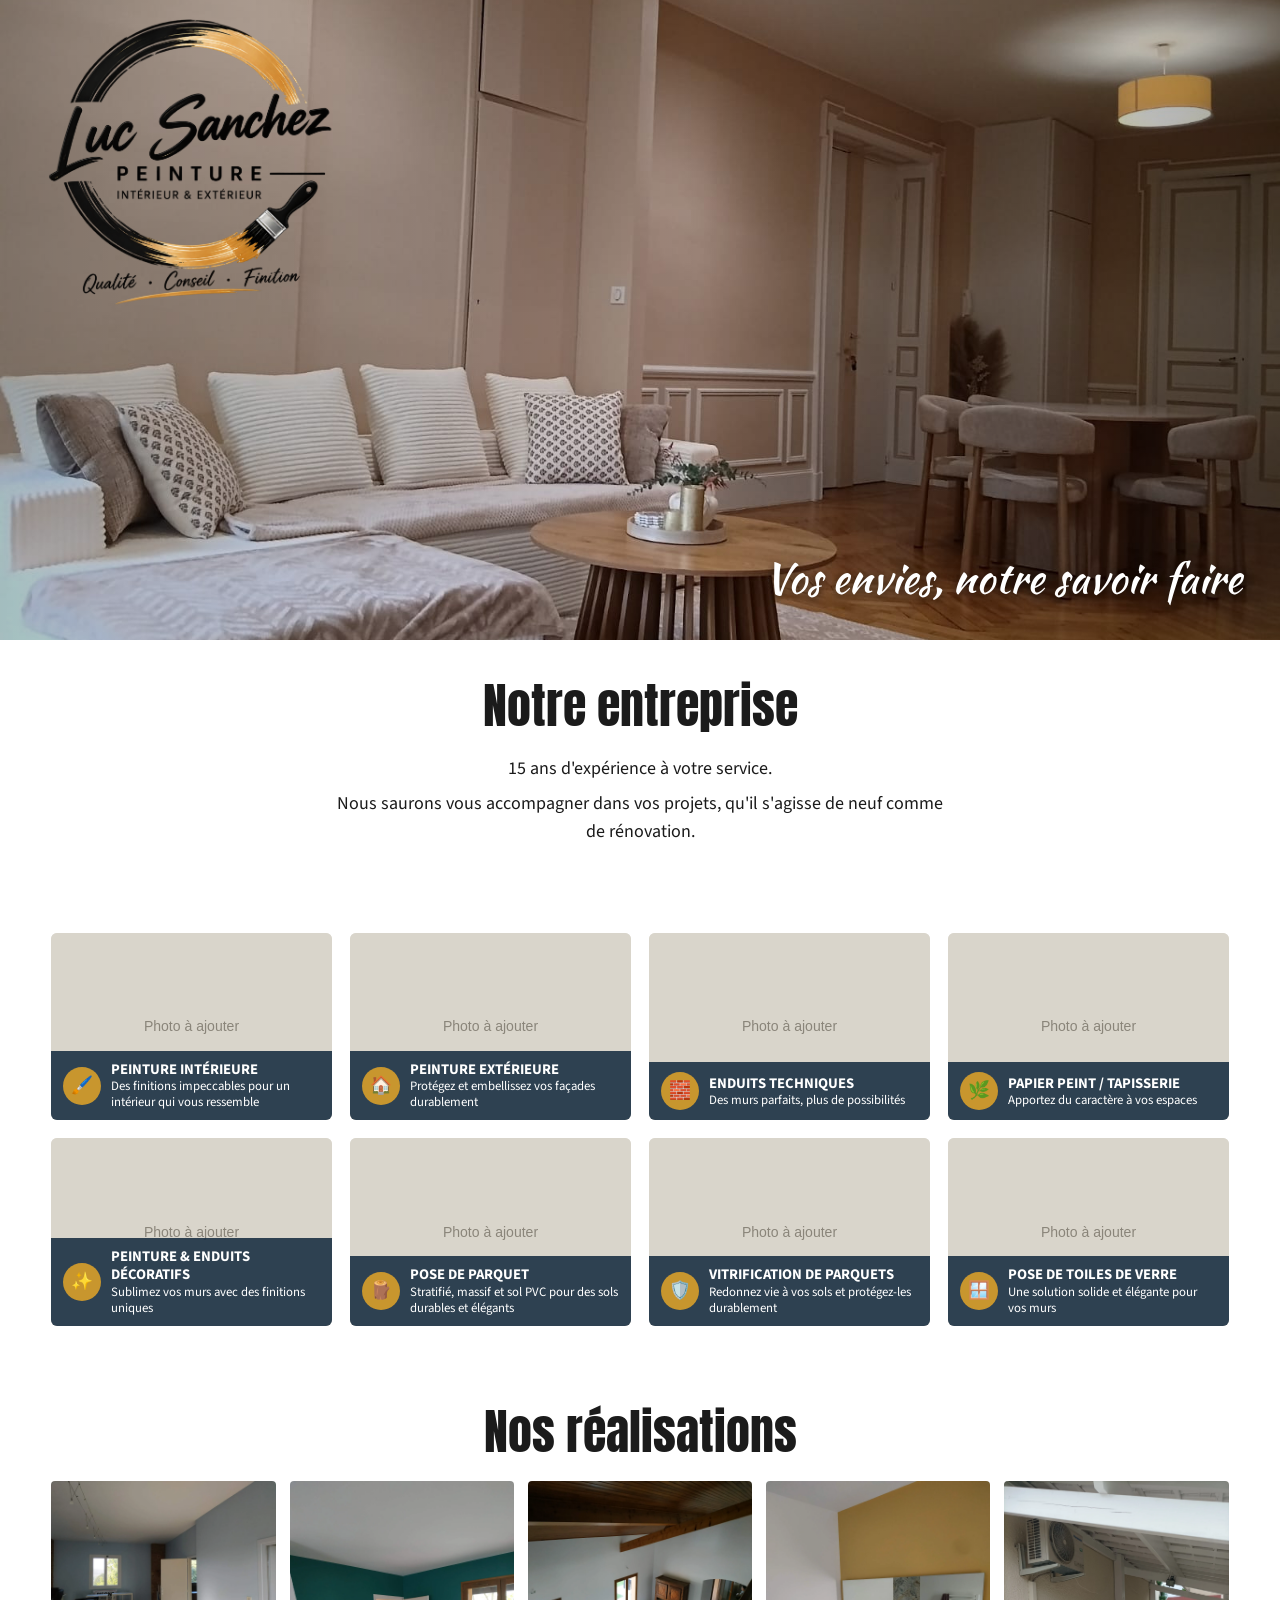
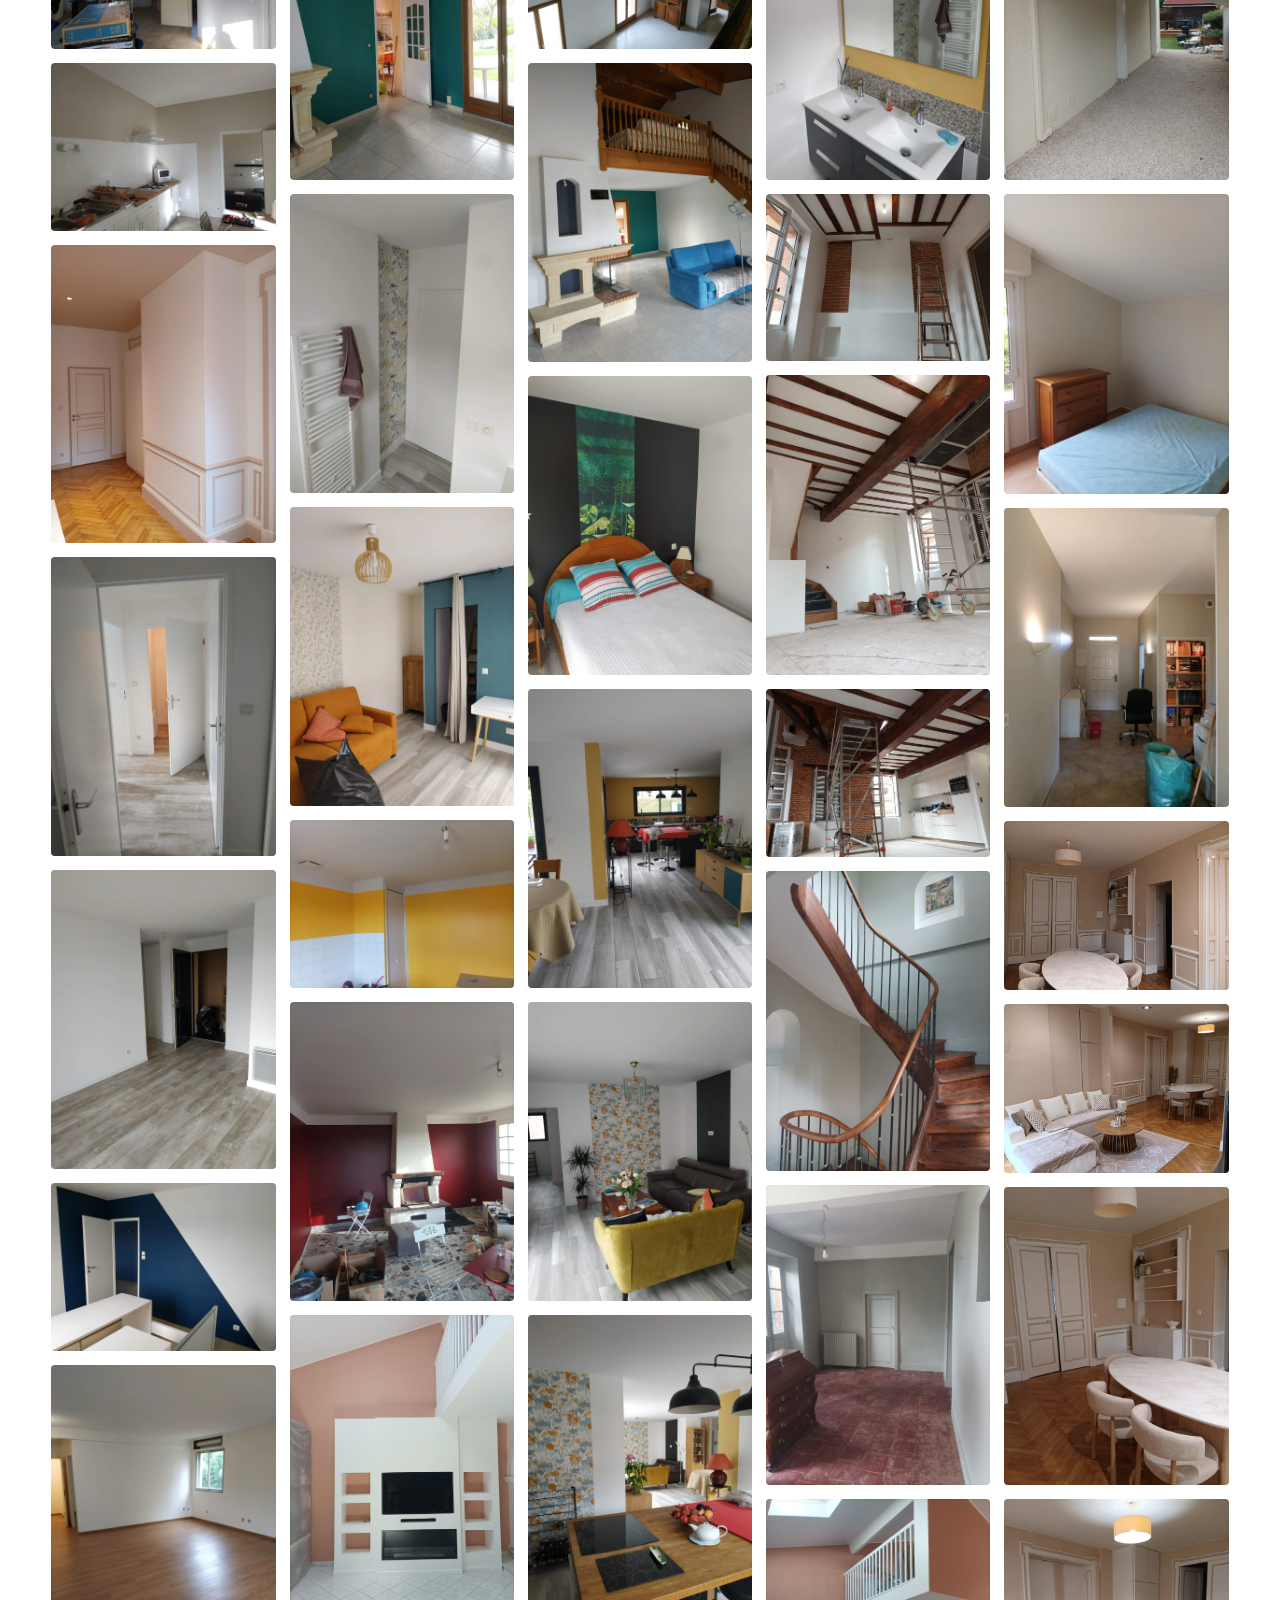
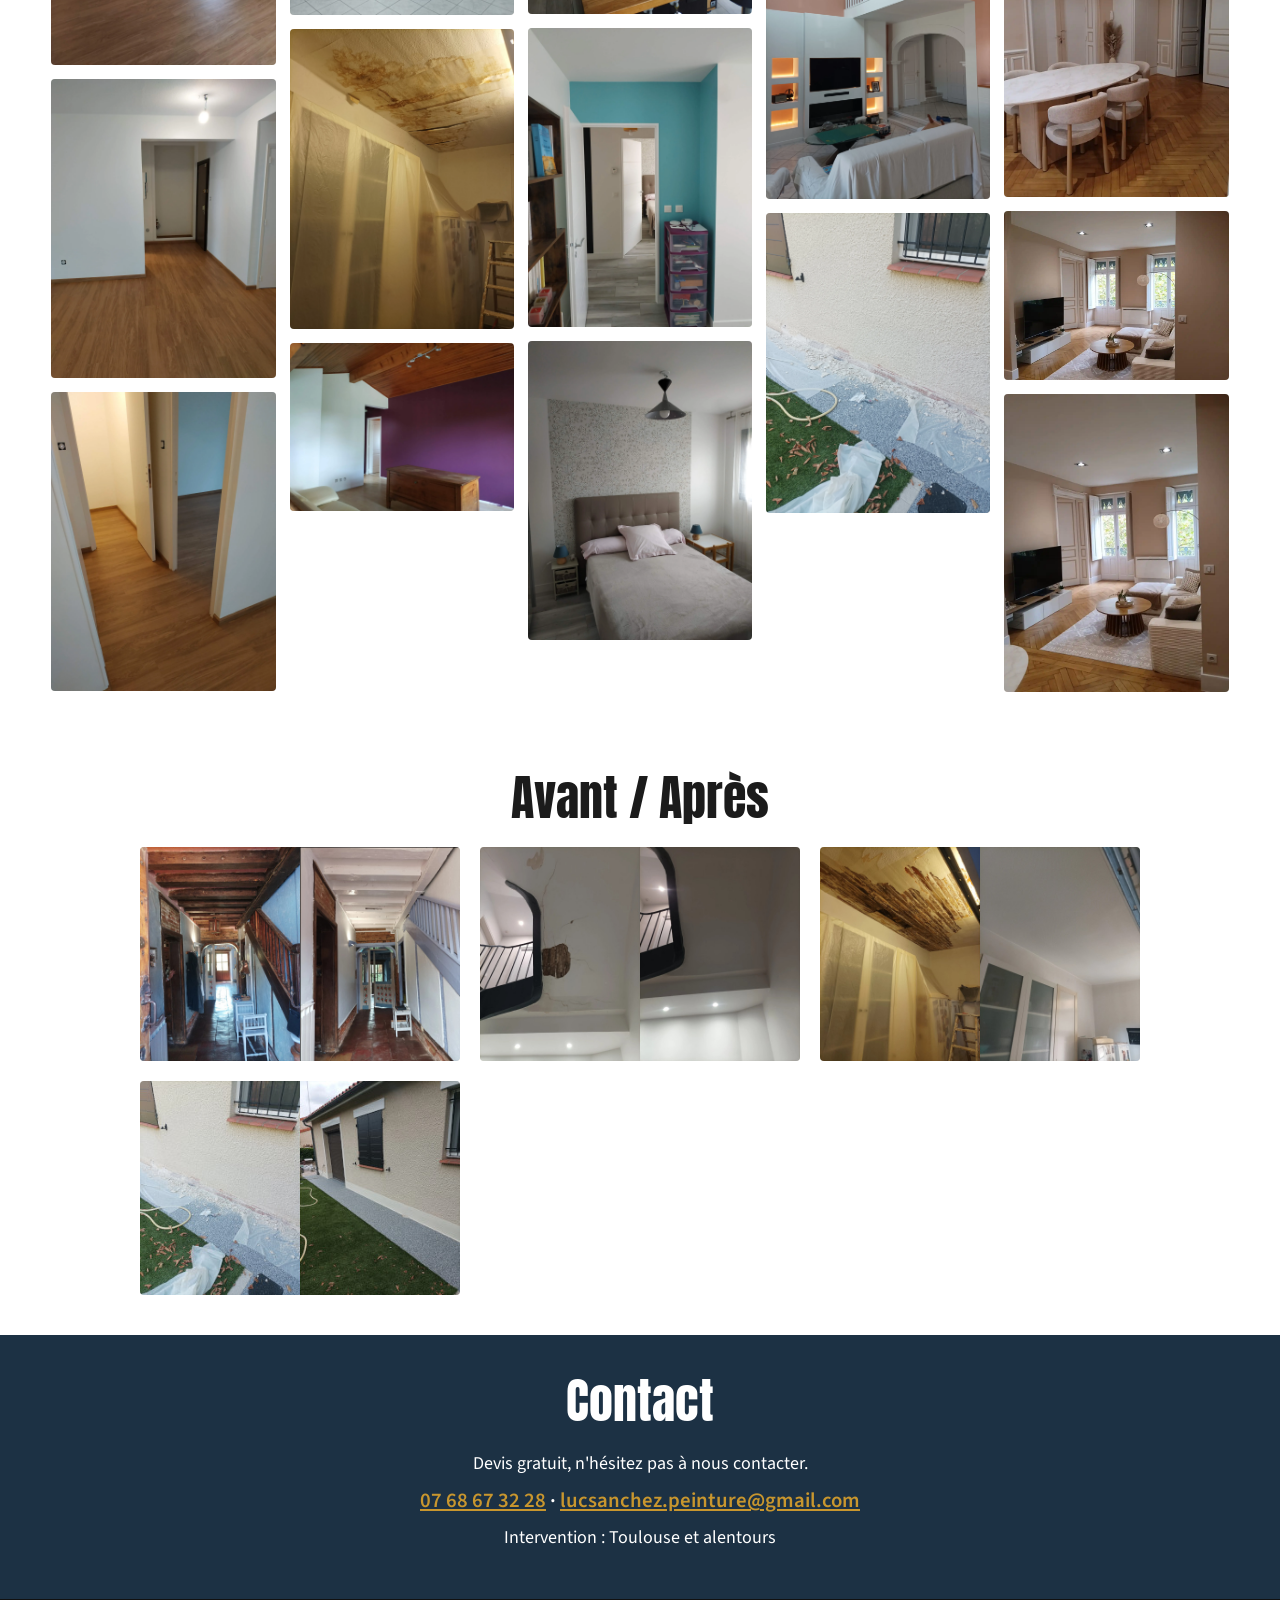
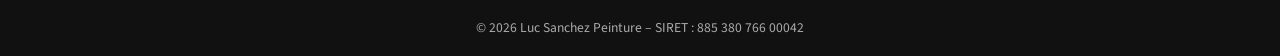
==== index.html @ 99ce42e8 "Modification suite à generaiton index.html" ====
<!doctype html>
<html lang="fr">
<head>
<meta charset="utf-8">
<meta name="viewport" content="width=device-width,initial-scale=1">
<title>Luc Sanchez Peinture – Peintre en bâtiment à Toulouse</title>
<meta name="description" content="Vos envies, notre savoir faire">
<meta property="og:title" content="Luc Sanchez Peinture – Peintre en bâtiment à Toulouse">
<meta property="og:description" content="Vos envies, notre savoir faire">
<meta property="og:type" content="website">
<meta property="og:locale" content="fr_FR">
<meta name="twitter:card" content="summary_large_image">
<meta name="theme-color" content="#1c3144">
<link rel="icon" href="images/logo.png">
<link rel="preconnect" href="https://fonts.googleapis.com">
<link rel="preconnect" href="https://fonts.gstatic.com" crossorigin>
<link href="https://fonts.googleapis.com/css2?family=Anton&family=Kaushan+Script&family=Source+Sans+3:wght@400;600;700&display=swap" rel="stylesheet">
<link rel="stylesheet" href="style.css">
<link rel="stylesheet" href="seo.css">
<script type="application/ld+json">
{
 "@context": "https://schema.org",
 "@type": "HousePainter",
 "name": "Luc Sanchez Peinture",
 "telephone": "+33768673228",
 "email": "lucsanchez.peinture@gmail.com",
 "description": "Vos envies, notre savoir faire",
 "address": {
  "@type": "PostalAddress",
  "addressLocality": "Toulouse",
  "addressRegion": "Occitanie",
  "addressCountry": "FR"
 },
 "makesOffer": [
  {
   "@type": "Offer",
   "itemOffered": {
    "@type": "Service",
    "name": "Peinture intérieure",
    "description": "Des finitions impeccables pour un intérieur qui vous ressemble"
   }
  },
  {
   "@type": "Offer",
   "itemOffered": {
    "@type": "Service",
    "name": "Peinture extérieure",
    "description": "Protégez et embellissez vos façades durablement"
   }
  },
  {
   "@type": "Offer",
   "itemOffered": {
    "@type": "Service",
    "name": "Enduits techniques",
    "description": "Des murs parfaits, plus de possibilités"
   }
  },
  {
   "@type": "Offer",
   "itemOffered": {
    "@type": "Service",
    "name": "Papier peint / Tapisserie",
    "description": "Apportez du caractère à vos espaces"
   }
  },
  {
   "@type": "Offer",
   "itemOffered": {
    "@type": "Service",
    "name": "Peinture & enduits décoratifs",
    "description": "Sublimez vos murs avec des finitions uniques"
   }
  },
  {
   "@type": "Offer",
   "itemOffered": {
    "@type": "Service",
    "name": "Pose de parquet",
    "description": "Stratifié, massif et sol PVC pour des sols durables et élégants"
   }
  },
  {
   "@type": "Offer",
   "itemOffered": {
    "@type": "Service",
    "name": "Vitrification de parquets",
    "description": "Redonnez vie à vos sols et protégez-les durablement"
   }
  },
  {
   "@type": "Offer",
   "itemOffered": {
    "@type": "Service",
    "name": "Pose de toiles de verre",
    "description": "Une solution solide et élégante pour vos murs"
   }
  }
 ]
}
</script>
</head>
<body>
<header class="hero" id="accueil">
  <img class="hero-img" src="images/hero.jpg" alt="Salon repeint par Luc Sanchez Peinture" fetchpriority="high" onerror="this.style.visibility='hidden'">
  <img class="logo" src="images/logo.png" alt="Luc Sanchez Peinture – intérieur et extérieur" onerror="this.style.visibility='hidden'">
  <h1 class="sr-only">Luc Sanchez Peinture – peintre en bâtiment à Toulouse</h1>
  <p class="baseline">Vos envies, notre savoir faire</p>
</header>
<main>
  <section id="entreprise" class="centre"><h2>Notre entreprise</h2><p>15 ans d&#x27;expérience à votre service.</p><p>Nous saurons vous accompagner dans vos projets, qu&#x27;il s&#x27;agisse de neuf comme de rénovation.</p></section>
  <section id="services"><ul class="services"><li><img src="images/services/peinture-interieure.png" alt="Peinture intérieure" loading="lazy" onerror="this.onerror=null;this.src='images/placeholder.svg'"><div class="bandeau"><span class="ico" aria-hidden="true">🖌️</span><div><h3>Peinture intérieure</h3><p>Des finitions impeccables pour un intérieur qui vous ressemble</p></div></div></li><li><img src="images/services/peinture-exterieure.png" alt="Peinture extérieure" loading="lazy" onerror="this.onerror=null;this.src='images/placeholder.svg'"><div class="bandeau"><span class="ico" aria-hidden="true">🏠</span><div><h3>Peinture extérieure</h3><p>Protégez et embellissez vos façades durablement</p></div></div></li><li><img src="images/services/enduits-techniques.png" alt="Enduits techniques" loading="lazy" onerror="this.onerror=null;this.src='images/placeholder.svg'"><div class="bandeau"><span class="ico" aria-hidden="true">🧱</span><div><h3>Enduits techniques</h3><p>Des murs parfaits, plus de possibilités</p></div></div></li><li><img src="images/services/papier-peint.png" alt="Papier peint / Tapisserie" loading="lazy" onerror="this.onerror=null;this.src='images/placeholder.svg'"><div class="bandeau"><span class="ico" aria-hidden="true">🌿</span><div><h3>Papier peint / Tapisserie</h3><p>Apportez du caractère à vos espaces</p></div></div></li><li><img src="images/services/enduits-decoratifs.png" alt="Peinture &amp; enduits décoratifs" loading="lazy" onerror="this.onerror=null;this.src='images/placeholder.svg'"><div class="bandeau"><span class="ico" aria-hidden="true">✨</span><div><h3>Peinture &amp; enduits décoratifs</h3><p>Sublimez vos murs avec des finitions uniques</p></div></div></li><li><img src="images/services/pose-parquet.png" alt="Pose de parquet" loading="lazy" onerror="this.onerror=null;this.src='images/placeholder.svg'"><div class="bandeau"><span class="ico" aria-hidden="true">🪵</span><div><h3>Pose de parquet</h3><p>Stratifié, massif et sol PVC pour des sols durables et élégants</p></div></div></li><li><img src="images/services/vitrification.png" alt="Vitrification de parquets" loading="lazy" onerror="this.onerror=null;this.src='images/placeholder.svg'"><div class="bandeau"><span class="ico" aria-hidden="true">🛡️</span><div><h3>Vitrification de parquets</h3><p>Redonnez vie à vos sols et protégez-les durablement</p></div></div></li><li><img src="images/services/toile-de-verre.png" alt="Pose de toiles de verre" loading="lazy" onerror="this.onerror=null;this.src='images/placeholder.svg'"><div class="bandeau"><span class="ico" aria-hidden="true">🪟</span><div><h3>Pose de toiles de verre</h3><p>Une solution solide et élégante pour vos murs</p></div></div></li></ul></section>
  <section id="realisations"><h2>Nos réalisations</h2><div class="galerie"><img src="images/realisations/01.webp" alt="Réalisation 1 – peinture et rénovation à Toulouse" loading="lazy" tabindex="0" onerror="this.onerror=null;this.src='images/placeholder.svg'"><img src="images/realisations/02.webp" alt="Réalisation 2 – peinture et rénovation à Toulouse" loading="lazy" tabindex="0" onerror="this.onerror=null;this.src='images/placeholder.svg'"><img src="images/realisations/03.webp" alt="Réalisation 3 – peinture et rénovation à Toulouse" loading="lazy" tabindex="0" onerror="this.onerror=null;this.src='images/placeholder.svg'"><img src="images/realisations/04.webp" alt="Réalisation 4 – peinture et rénovation à Toulouse" loading="lazy" tabindex="0" onerror="this.onerror=null;this.src='images/placeholder.svg'"><img src="images/realisations/05.webp" alt="Réalisation 5 – peinture et rénovation à Toulouse" loading="lazy" tabindex="0" onerror="this.onerror=null;this.src='images/placeholder.svg'"><img src="images/realisations/06.webp" alt="Réalisation 6 – peinture et rénovation à Toulouse" loading="lazy" tabindex="0" onerror="this.onerror=null;this.src='images/placeholder.svg'"><img src="images/realisations/07.webp" alt="Réalisation 7 – peinture et rénovation à Toulouse" loading="lazy" tabindex="0" onerror="this.onerror=null;this.src='images/placeholder.svg'"><img src="images/realisations/08.webp" alt="Réalisation 8 – peinture et rénovation à Toulouse" loading="lazy" tabindex="0" onerror="this.onerror=null;this.src='images/placeholder.svg'"><img src="images/realisations/09.webp" alt="Réalisation 9 – peinture et rénovation à Toulouse" loading="lazy" tabindex="0" onerror="this.onerror=null;this.src='images/placeholder.svg'"><img src="images/realisations/10.webp" alt="Réalisation 10 – peinture et rénovation à Toulouse" loading="lazy" tabindex="0" onerror="this.onerror=null;this.src='images/placeholder.svg'"><img src="images/realisations/11.webp" alt="Réalisation 11 – peinture et rénovation à Toulouse" loading="lazy" tabindex="0" onerror="this.onerror=null;this.src='images/placeholder.svg'"><img src="images/realisations/12.webp" alt="Réalisation 12 – peinture et rénovation à Toulouse" loading="lazy" tabindex="0" onerror="this.onerror=null;this.src='images/placeholder.svg'"><img src="images/realisations/13.webp" alt="Réalisation 13 – peinture et rénovation à Toulouse" loading="lazy" tabindex="0" onerror="this.onerror=null;this.src='images/placeholder.svg'"><img src="images/realisations/14.webp" alt="Réalisation 14 – peinture et rénovation à Toulouse" loading="lazy" tabindex="0" onerror="this.onerror=null;this.src='images/placeholder.svg'"><img src="images/realisations/15.webp" alt="Réalisation 15 – peinture et rénovation à Toulouse" loading="lazy" tabindex="0" onerror="this.onerror=null;this.src='images/placeholder.svg'"><img src="images/realisations/16.webp" alt="Réalisation 16 – peinture et rénovation à Toulouse" loading="lazy" tabindex="0" onerror="this.onerror=null;this.src='images/placeholder.svg'"><img src="images/realisations/17.webp" alt="Réalisation 17 – peinture et rénovation à Toulouse" loading="lazy" tabindex="0" onerror="this.onerror=null;this.src='images/placeholder.svg'"><img src="images/realisations/18.webp" alt="Réalisation 18 – peinture et rénovation à Toulouse" loading="lazy" tabindex="0" onerror="this.onerror=null;this.src='images/placeholder.svg'"><img src="images/realisations/19.webp" alt="Réalisation 19 – peinture et rénovation à Toulouse" loading="lazy" tabindex="0" onerror="this.onerror=null;this.src='images/placeholder.svg'"><img src="images/realisations/20.webp" alt="Réalisation 20 – peinture et rénovation à Toulouse" loading="lazy" tabindex="0" onerror="this.onerror=null;this.src='images/placeholder.svg'"><img src="images/realisations/21.webp" alt="Réalisation 21 – peinture et rénovation à Toulouse" loading="lazy" tabindex="0" onerror="this.onerror=null;this.src='images/placeholder.svg'"><img src="images/realisations/22.webp" alt="Réalisation 22 – peinture et rénovation à Toulouse" loading="lazy" tabindex="0" onerror="this.onerror=null;this.src='images/placeholder.svg'"><img src="images/realisations/23.webp" alt="Réalisation 23 – peinture et rénovation à Toulouse" loading="lazy" tabindex="0" onerror="this.onerror=null;this.src='images/placeholder.svg'"><img src="images/realisations/24.webp" alt="Réalisation 24 – peinture et rénovation à Toulouse" loading="lazy" tabindex="0" onerror="this.onerror=null;this.src='images/placeholder.svg'"><img src="images/realisations/25.webp" alt="Réalisation 25 – peinture et rénovation à Toulouse" loading="lazy" tabindex="0" onerror="this.onerror=null;this.src='images/placeholder.svg'"><img src="images/realisations/26.webp" alt="Réalisation 26 – peinture et rénovation à Toulouse" loading="lazy" tabindex="0" onerror="this.onerror=null;this.src='images/placeholder.svg'"><img src="images/realisations/27.webp" alt="Réalisation 27 – peinture et rénovation à Toulouse" loading="lazy" tabindex="0" onerror="this.onerror=null;this.src='images/placeholder.svg'"><img src="images/realisations/28.webp" alt="Réalisation 28 – peinture et rénovation à Toulouse" loading="lazy" tabindex="0" onerror="this.onerror=null;this.src='images/placeholder.svg'"><img src="images/realisations/29.webp" alt="Réalisation 29 – peinture et rénovation à Toulouse" loading="lazy" tabindex="0" onerror="this.onerror=null;this.src='images/placeholder.svg'"><img src="images/realisations/30.webp" alt="Réalisation 30 – peinture et rénovation à Toulouse" loading="lazy" tabindex="0" onerror="this.onerror=null;this.src='images/placeholder.svg'"><img src="images/realisations/31.webp" alt="Réalisation 31 – peinture et rénovation à Toulouse" loading="lazy" tabindex="0" onerror="this.onerror=null;this.src='images/placeholder.svg'"><img src="images/realisations/32.webp" alt="Réalisation 32 – peinture et rénovation à Toulouse" loading="lazy" tabindex="0" onerror="this.onerror=null;this.src='images/placeholder.svg'"><img src="images/realisations/33.webp" alt="Réalisation 33 – peinture et rénovation à Toulouse" loading="lazy" tabindex="0" onerror="this.onerror=null;this.src='images/placeholder.svg'"><img src="images/realisations/34.webp" alt="Réalisation 34 – peinture et rénovation à Toulouse" loading="lazy" tabindex="0" onerror="this.onerror=null;this.src='images/placeholder.svg'"><img src="images/realisations/35.webp" alt="Réalisation 35 – peinture et rénovation à Toulouse" loading="lazy" tabindex="0" onerror="this.onerror=null;this.src='images/placeholder.svg'"><img src="images/realisations/36.webp" alt="Réalisation 36 – peinture et rénovation à Toulouse" loading="lazy" tabindex="0" onerror="this.onerror=null;this.src='images/placeholder.svg'"><img src="images/realisations/37.webp" alt="Réalisation 37 – peinture et rénovation à Toulouse" loading="lazy" tabindex="0" onerror="this.onerror=null;this.src='images/placeholder.svg'"><img src="images/realisations/38.webp" alt="Réalisation 38 – peinture et rénovation à Toulouse" loading="lazy" tabindex="0" onerror="this.onerror=null;this.src='images/placeholder.svg'"><img src="images/realisations/39.webp" alt="Réalisation 39 – peinture et rénovation à Toulouse" loading="lazy" tabindex="0" onerror="this.onerror=null;this.src='images/placeholder.svg'"><img src="images/realisations/40.webp" alt="Réalisation 40 – peinture et rénovation à Toulouse" loading="lazy" tabindex="0" onerror="this.onerror=null;this.src='images/placeholder.svg'"><img src="images/realisations/41.webp" alt="Réalisation 41 – peinture et rénovation à Toulouse" loading="lazy" tabindex="0" onerror="this.onerror=null;this.src='images/placeholder.svg'"><img src="images/realisations/Sans-titre3.webp" alt="Réalisation 42 – peinture et rénovation à Toulouse" loading="lazy" tabindex="0" onerror="this.onerror=null;this.src='images/placeholder.svg'"></div></section>
  <section id="avant-apres"><h2>Avant / Après</h2><div class="duo"><img src="images/avant-apres/1.jpg" alt="Avant / après 1 – Luc Sanchez Peinture" loading="lazy" tabindex="0" onerror="this.onerror=null;this.src='images/placeholder.svg'"><img src="images/avant-apres/2.jpg" alt="Avant / après 2 – Luc Sanchez Peinture" loading="lazy" tabindex="0" onerror="this.onerror=null;this.src='images/placeholder.svg'"><img src="images/avant-apres/3.jpg" alt="Avant / après 3 – Luc Sanchez Peinture" loading="lazy" tabindex="0" onerror="this.onerror=null;this.src='images/placeholder.svg'"><img src="images/avant-apres/4.jpg" alt="Avant / après 4 – Luc Sanchez Peinture" loading="lazy" tabindex="0" onerror="this.onerror=null;this.src='images/placeholder.svg'"></div></section>
  <section id="contact" class="centre"><h2>Contact</h2><p>Devis gratuit, n&#x27;hésitez pas à nous contacter.</p>
    <p class="coord"><a href="tel:0768673228">07 68 67 32 28</a> · <a href="mailto:lucsanchez.peinture@gmail.com">lucsanchez.peinture@gmail.com</a></p><p>Intervention : Toulouse et alentours</p></section>
</main>
<footer><p>© 2026 Luc Sanchez Peinture – SIRET : 885 380 766 00042</p></footer>
<dialog id="zoom"><img alt=""><button aria-label="Fermer">×</button></dialog>
<script src="script.js"></script>
</body>
</html>
---- style.css ----
:root{--marine:#1c3144;--or:#c8962e;--encre:#1b1b1b;--fond:#fff}
*{box-sizing:border-box;margin:0}
body{font:18px/1.6 "Source Sans 3",system-ui,sans-serif;color:var(--encre);background:var(--fond)}
h2{font:400 clamp(2rem,5vw,3rem)/1.1 "Anton",Impact,sans-serif;text-transform:none;text-align:center;margin-bottom:22px}
img{display:block;max-width:100%;background:#e6e3dc}
.sr-only{position:absolute;width:1px;height:1px;overflow:hidden;clip:rect(0 0 0 0)}
a{color:var(--marine)}
a:focus-visible,img:focus-visible,button:focus-visible{outline:3px solid var(--or);outline-offset:2px}
section{padding:40px 4vw}
.centre{text-align:center}
.centre p{max-width:34em;margin:0 auto 6px}

.hero{position:relative;min-height:340px;background:var(--marine)}
.hero-img{width:100%;height:clamp(340px,58vw,640px);object-fit:cover}
.hero::after{content:"";position:absolute;inset:0;background:linear-gradient(90deg,rgba(0,0,0,.25),transparent 55%,rgba(0,0,0,.35))}
.logo{position:absolute;z-index:1;top:3%;left:3%;width:clamp(130px,26vw,300px);background:none}
.baseline{position:absolute;z-index:1;right:3%;bottom:6%;font:clamp(1.3rem,4vw,2.6rem)/1.1 "Kaushan Script",cursive;color:#fff;text-shadow:0 2px 8px rgba(0,0,0,.6);text-align:right}

.services{list-style:none;padding:0;max-width:1240px;margin:auto;display:grid;grid-template-columns:repeat(4,1fr);gap:18px}
.services li{position:relative;aspect-ratio:3/2;overflow:hidden;border-radius:6px;background:#e6e3dc}
.services img{width:100%;height:100%;object-fit:cover}
.bandeau{position:absolute;left:0;right:0;bottom:0;display:flex;gap:10px;align-items:center;padding:10px 12px;background:rgba(28,49,68,.9);color:#fff}
.ico{flex:none;display:grid;place-items:center;width:38px;height:38px;border-radius:50%;background:var(--or);font-size:1.1rem}
.bandeau h3{font-size:.92rem;font-weight:700;text-transform:uppercase;line-height:1.2}
.bandeau p{font-size:.8rem;line-height:1.25}

.galerie{columns:5 190px;column-gap:14px;max-width:1240px;margin:auto}
.galerie img{width:100%;margin-bottom:14px;border-radius:4px;cursor:zoom-in;break-inside:avoid}
.duo{display:grid;grid-template-columns:repeat(auto-fit,minmax(260px,1fr));gap:20px;max-width:1000px;margin:auto}
.duo img{width:100%;cursor:zoom-in;border-radius:4px}

#contact{background:var(--marine);color:#fff}
#contact a{color:var(--or)}
.coord{font-size:1.3rem;font-weight:600}
footer{padding:18px 4vw;text-align:center;font-size:.85rem;background:#111;color:#aaa}
dialog{border:0;background:none;max-width:95vw;max-height:95vh;padding:0}
dialog::backdrop{background:rgba(0,0,0,.85)}
dialog img{max-height:92vh;margin:auto;cursor:zoom-out}
dialog button{display:none}
@media(max-width:900px){.services{grid-template-columns:repeat(2,1fr)}}
@media(max-width:520px){.services{grid-template-columns:1fr}.logo{width:44vw}}
---- seo.css ----
.accroche{font-size:1.3rem;font-weight:700;color:var(--marine);margin-bottom:10px}
.zones{max-width:1100px;margin:0 auto 12px;font-size:.85rem;line-height:1.5;color:#c9c9c9}
.zones strong{color:#fff}
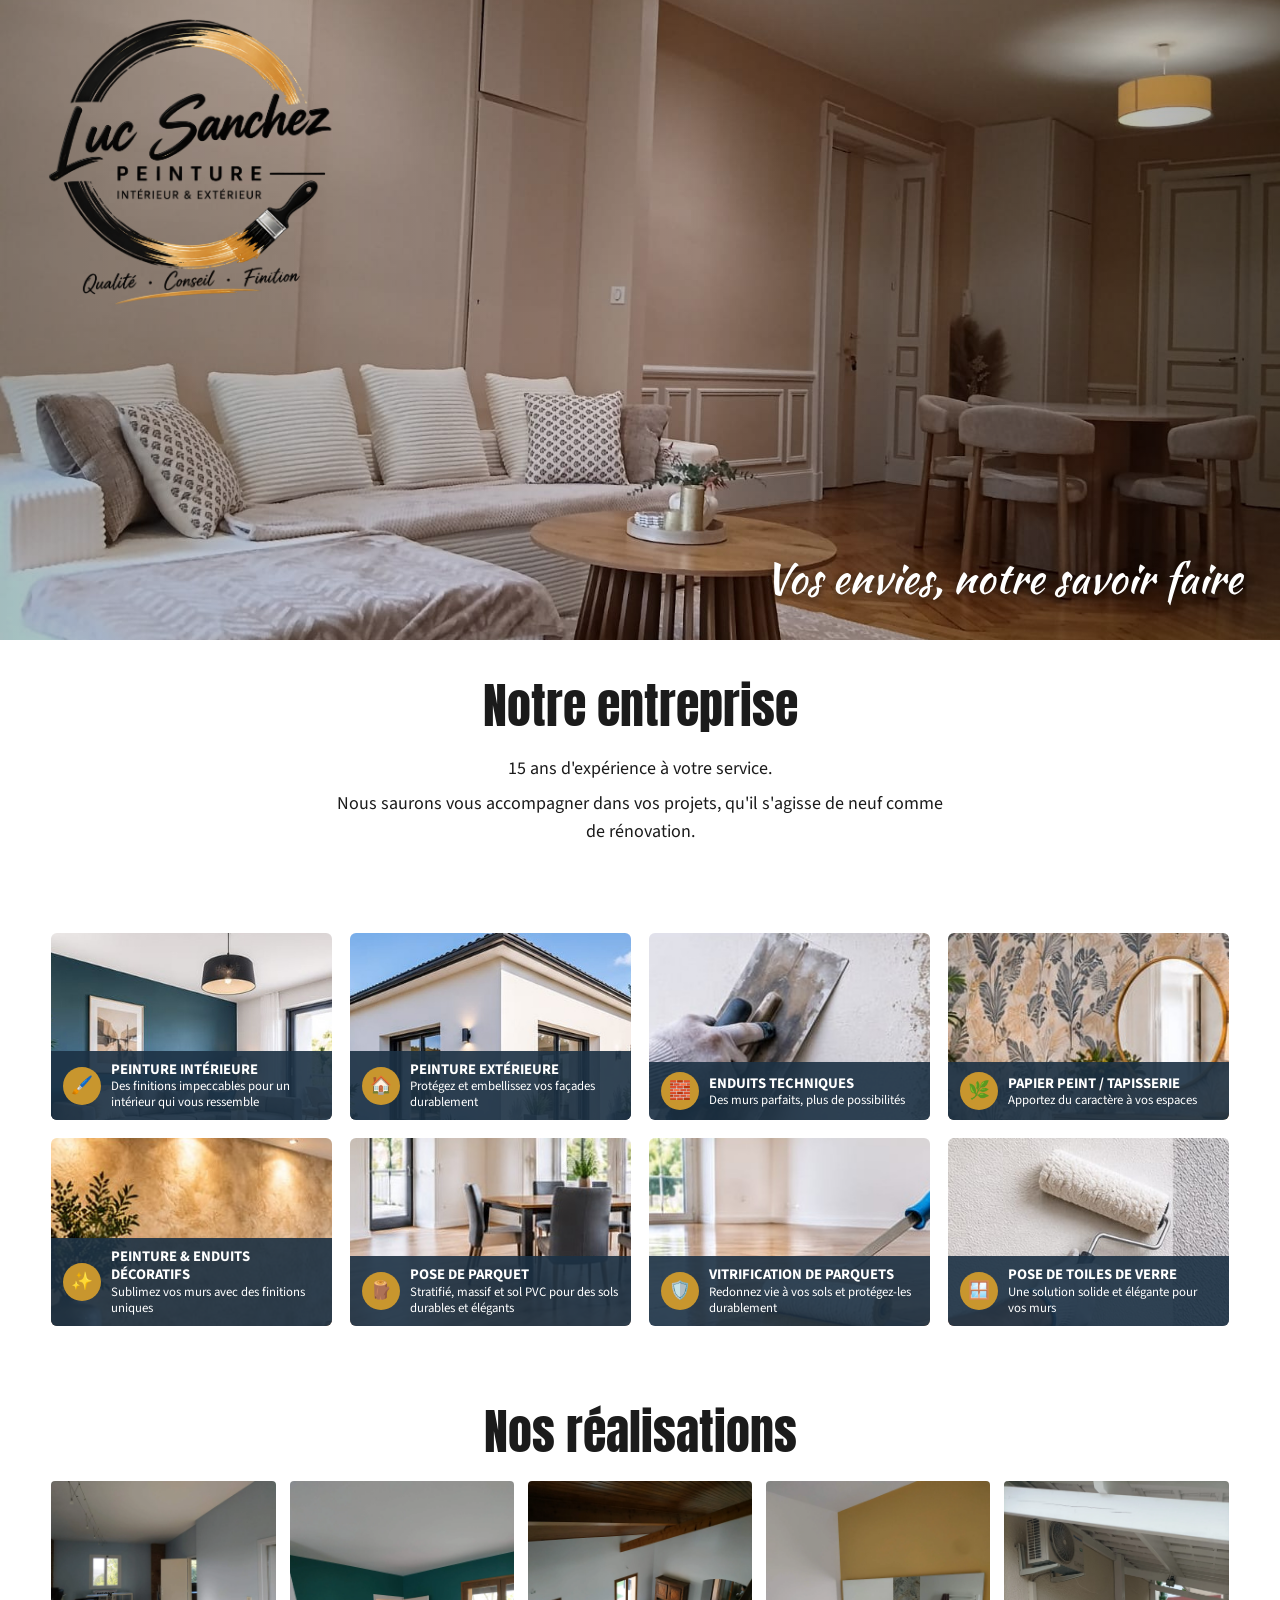
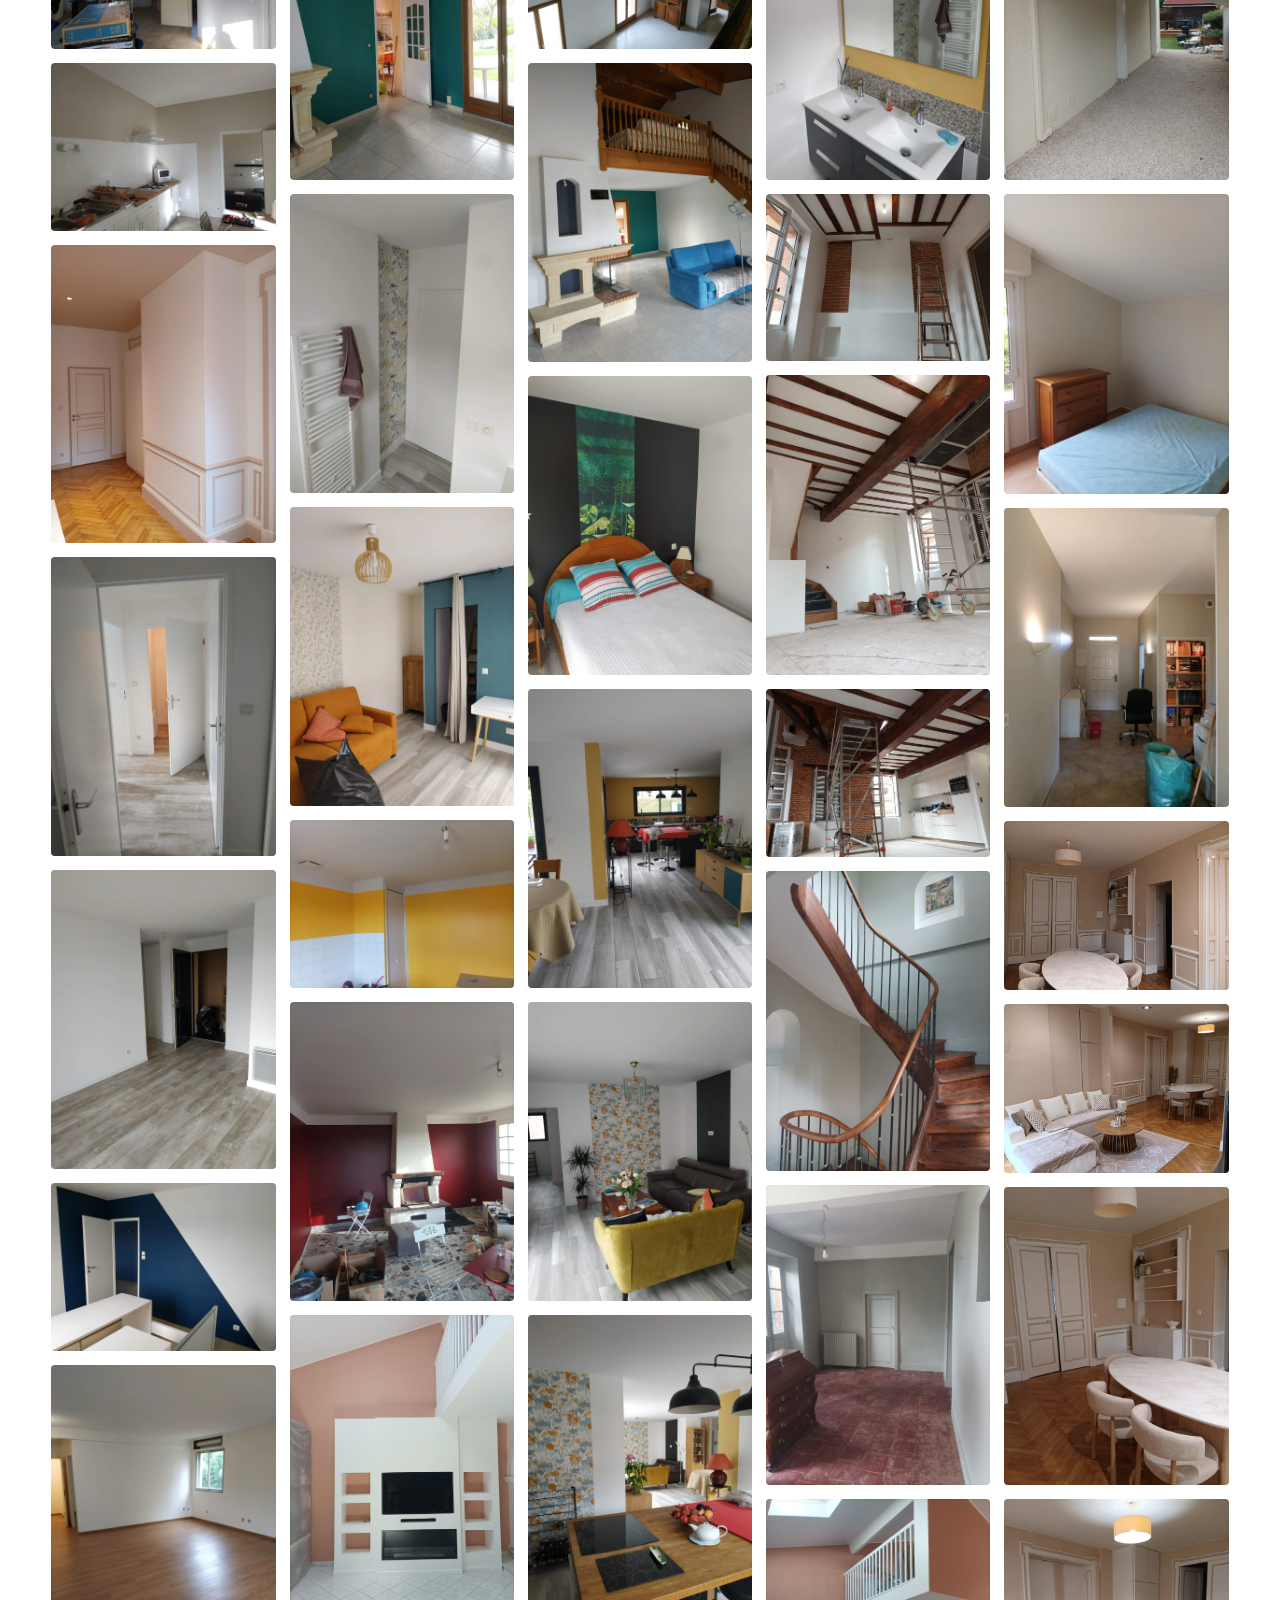
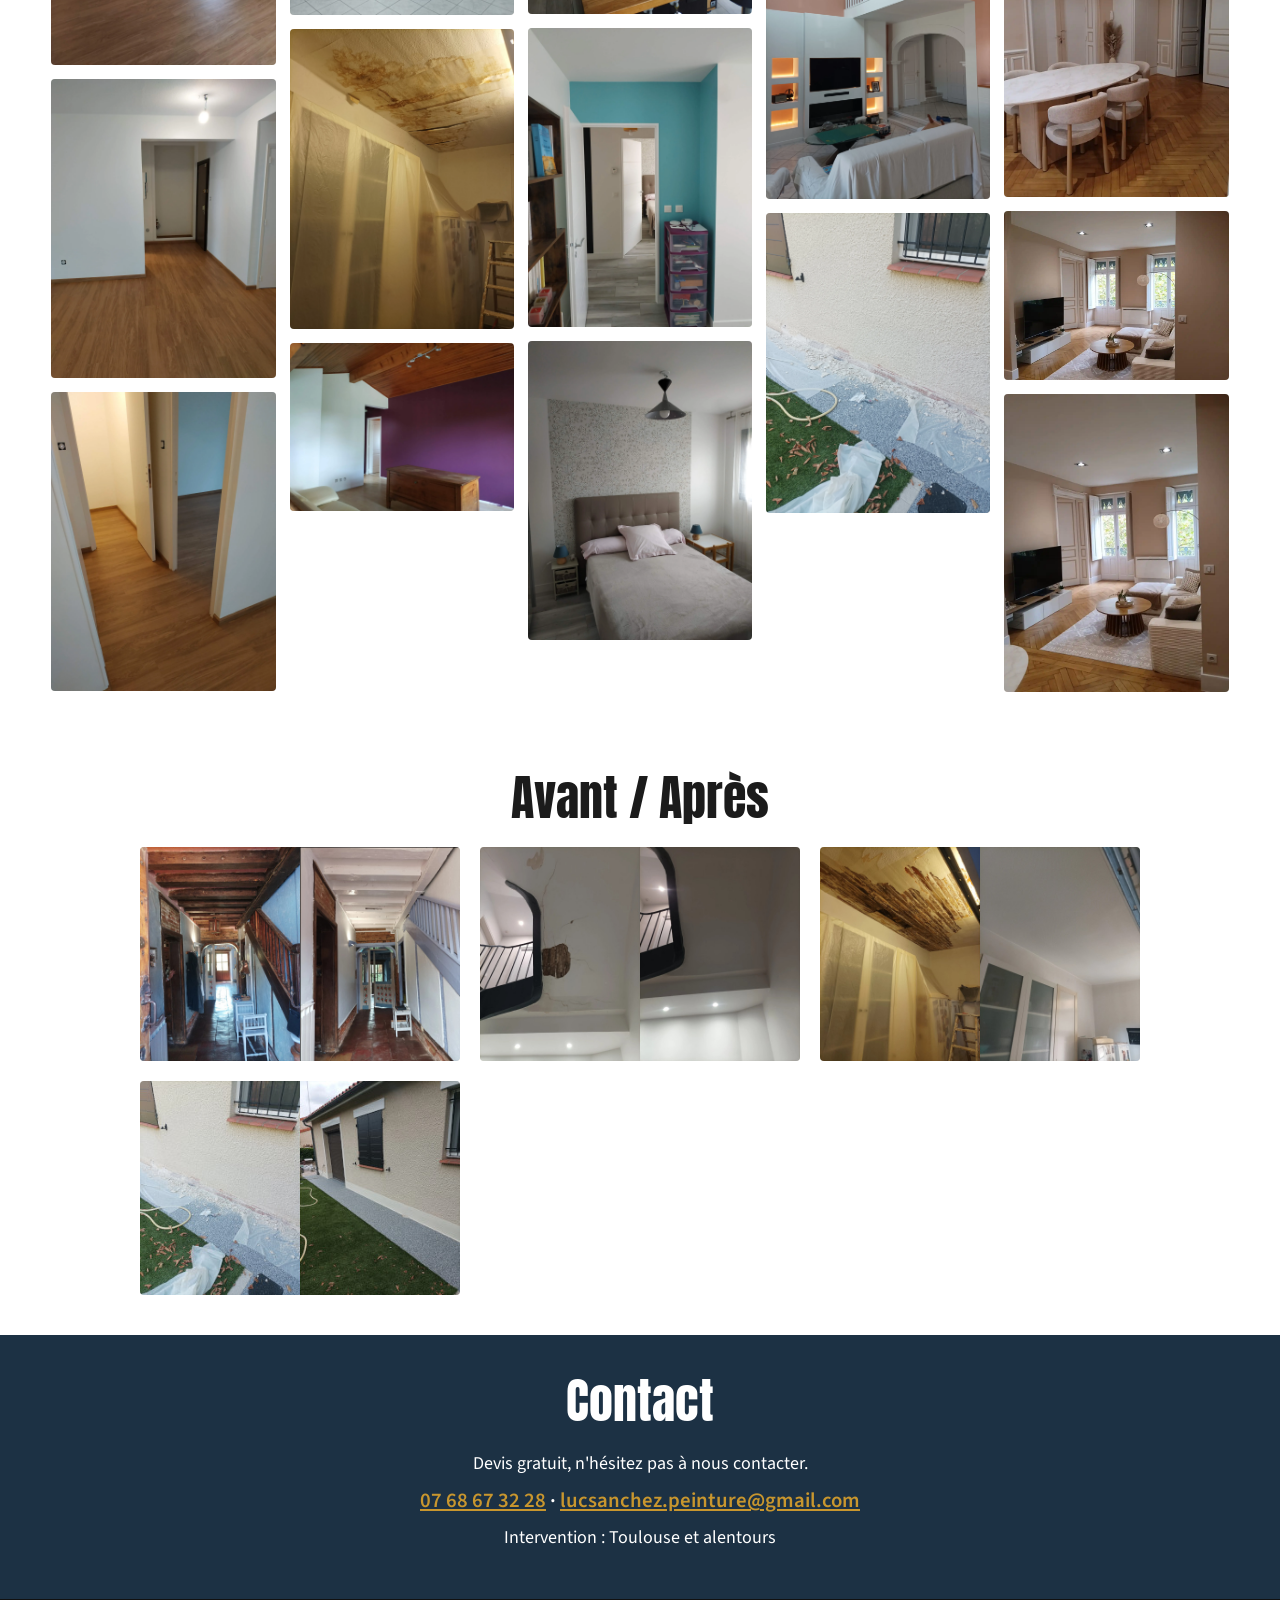
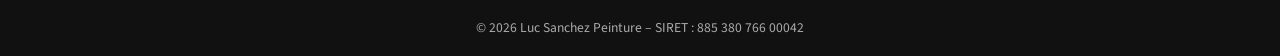
==== commit 9bcf8304: "Nouvelle mise à jour index.html" ====
--- a/index.html
+++ b/index.html
@@ -109,7 +109,7 @@
 </header>
 <main>
   <section id="entreprise" class="centre"><h2>Notre entreprise</h2><p>15 ans d&#x27;expérience à votre service.</p><p>Nous saurons vous accompagner dans vos projets, qu&#x27;il s&#x27;agisse de neuf comme de rénovation.</p></section>
-  <section id="services"><ul class="services"><li><img src="images/services/peinture-interieure.png" alt="Peinture intérieure" loading="lazy" onerror="this.onerror=null;this.src='images/placeholder.svg'"><div class="bandeau"><span class="ico" aria-hidden="true">🖌️</span><div><h3>Peinture intérieure</h3><p>Des finitions impeccables pour un intérieur qui vous ressemble</p></div></div></li><li><img src="images/services/peinture-exterieure.png" alt="Peinture extérieure" loading="lazy" onerror="this.onerror=null;this.src='images/placeholder.svg'"><div class="bandeau"><span class="ico" aria-hidden="true">🏠</span><div><h3>Peinture extérieure</h3><p>Protégez et embellissez vos façades durablement</p></div></div></li><li><img src="images/services/enduits-techniques.png" alt="Enduits techniques" loading="lazy" onerror="this.onerror=null;this.src='images/placeholder.svg'"><div class="bandeau"><span class="ico" aria-hidden="true">🧱</span><div><h3>Enduits techniques</h3><p>Des murs parfaits, plus de possibilités</p></div></div></li><li><img src="images/services/papier-peint.png" alt="Papier peint / Tapisserie" loading="lazy" onerror="this.onerror=null;this.src='images/placeholder.svg'"><div class="bandeau"><span class="ico" aria-hidden="true">🌿</span><div><h3>Papier peint / Tapisserie</h3><p>Apportez du caractère à vos espaces</p></div></div></li><li><img src="images/services/enduits-decoratifs.png" alt="Peinture &amp; enduits décoratifs" loading="lazy" onerror="this.onerror=null;this.src='images/placeholder.svg'"><div class="bandeau"><span class="ico" aria-hidden="true">✨</span><div><h3>Peinture &amp; enduits décoratifs</h3><p>Sublimez vos murs avec des finitions uniques</p></div></div></li><li><img src="images/services/pose-parquet.png" alt="Pose de parquet" loading="lazy" onerror="this.onerror=null;this.src='images/placeholder.svg'"><div class="bandeau"><span class="ico" aria-hidden="true">🪵</span><div><h3>Pose de parquet</h3><p>Stratifié, massif et sol PVC pour des sols durables et élégants</p></div></div></li><li><img src="images/services/vitrification.png" alt="Vitrification de parquets" loading="lazy" onerror="this.onerror=null;this.src='images/placeholder.svg'"><div class="bandeau"><span class="ico" aria-hidden="true">🛡️</span><div><h3>Vitrification de parquets</h3><p>Redonnez vie à vos sols et protégez-les durablement</p></div></div></li><li><img src="images/services/toile-de-verre.png" alt="Pose de toiles de verre" loading="lazy" onerror="this.onerror=null;this.src='images/placeholder.svg'"><div class="bandeau"><span class="ico" aria-hidden="true">🪟</span><div><h3>Pose de toiles de verre</h3><p>Une solution solide et élégante pour vos murs</p></div></div></li></ul></section>
+  <section id="services"><ul class="services"><li><img src="images/services/peinture-interieure.jpg" alt="Peinture intérieure" loading="lazy" onerror="this.onerror=null;this.src='images/placeholder.svg'"><div class="bandeau"><span class="ico" aria-hidden="true">🖌️</span><div><h3>Peinture intérieure</h3><p>Des finitions impeccables pour un intérieur qui vous ressemble</p></div></div></li><li><img src="images/services/peinture-exterieure.jpg" alt="Peinture extérieure" loading="lazy" onerror="this.onerror=null;this.src='images/placeholder.svg'"><div class="bandeau"><span class="ico" aria-hidden="true">🏠</span><div><h3>Peinture extérieure</h3><p>Protégez et embellissez vos façades durablement</p></div></div></li><li><img src="images/services/enduits-techniques.jpg" alt="Enduits techniques" loading="lazy" onerror="this.onerror=null;this.src='images/placeholder.svg'"><div class="bandeau"><span class="ico" aria-hidden="true">🧱</span><div><h3>Enduits techniques</h3><p>Des murs parfaits, plus de possibilités</p></div></div></li><li><img src="images/services/papier-peint.jpg" alt="Papier peint / Tapisserie" loading="lazy" onerror="this.onerror=null;this.src='images/placeholder.svg'"><div class="bandeau"><span class="ico" aria-hidden="true">🌿</span><div><h3>Papier peint / Tapisserie</h3><p>Apportez du caractère à vos espaces</p></div></div></li><li><img src="images/services/enduits-decoratifs.jpg" alt="Peinture &amp; enduits décoratifs" loading="lazy" onerror="this.onerror=null;this.src='images/placeholder.svg'"><div class="bandeau"><span class="ico" aria-hidden="true">✨</span><div><h3>Peinture &amp; enduits décoratifs</h3><p>Sublimez vos murs avec des finitions uniques</p></div></div></li><li><img src="images/services/pose-parquet.jpg" alt="Pose de parquet" loading="lazy" onerror="this.onerror=null;this.src='images/placeholder.svg'"><div class="bandeau"><span class="ico" aria-hidden="true">🪵</span><div><h3>Pose de parquet</h3><p>Stratifié, massif et sol PVC pour des sols durables et élégants</p></div></div></li><li><img src="images/services/vitrification.jpg" alt="Vitrification de parquets" loading="lazy" onerror="this.onerror=null;this.src='images/placeholder.svg'"><div class="bandeau"><span class="ico" aria-hidden="true">🛡️</span><div><h3>Vitrification de parquets</h3><p>Redonnez vie à vos sols et protégez-les durablement</p></div></div></li><li><img src="images/services/toile-de-verre.jpg" alt="Pose de toiles de verre" loading="lazy" onerror="this.onerror=null;this.src='images/placeholder.svg'"><div class="bandeau"><span class="ico" aria-hidden="true">🪟</span><div><h3>Pose de toiles de verre</h3><p>Une solution solide et élégante pour vos murs</p></div></div></li></ul></section>
   <section id="realisations"><h2>Nos réalisations</h2><div class="galerie"><img src="images/realisations/01.webp" alt="Réalisation 1 – peinture et rénovation à Toulouse" loading="lazy" tabindex="0" onerror="this.onerror=null;this.src='images/placeholder.svg'"><img src="images/realisations/02.webp" alt="Réalisation 2 – peinture et rénovation à Toulouse" loading="lazy" tabindex="0" onerror="this.onerror=null;this.src='images/placeholder.svg'"><img src="images/realisations/03.webp" alt="Réalisation 3 – peinture et rénovation à Toulouse" loading="lazy" tabindex="0" onerror="this.onerror=null;this.src='images/placeholder.svg'"><img src="images/realisations/04.webp" alt="Réalisation 4 – peinture et rénovation à Toulouse" loading="lazy" tabindex="0" onerror="this.onerror=null;this.src='images/placeholder.svg'"><img src="images/realisations/05.webp" alt="Réalisation 5 – peinture et rénovation à Toulouse" loading="lazy" tabindex="0" onerror="this.onerror=null;this.src='images/placeholder.svg'"><img src="images/realisations/06.webp" alt="Réalisation 6 – peinture et rénovation à Toulouse" loading="lazy" tabindex="0" onerror="this.onerror=null;this.src='images/placeholder.svg'"><img src="images/realisations/07.webp" alt="Réalisation 7 – peinture et rénovation à Toulouse" loading="lazy" tabindex="0" onerror="this.onerror=null;this.src='images/placeholder.svg'"><img src="images/realisations/08.webp" alt="Réalisation 8 – peinture et rénovation à Toulouse" loading="lazy" tabindex="0" onerror="this.onerror=null;this.src='images/placeholder.svg'"><img src="images/realisations/09.webp" alt="Réalisation 9 – peinture et rénovation à Toulouse" loading="lazy" tabindex="0" onerror="this.onerror=null;this.src='images/placeholder.svg'"><img src="images/realisations/10.webp" alt="Réalisation 10 – peinture et rénovation à Toulouse" loading="lazy" tabindex="0" onerror="this.onerror=null;this.src='images/placeholder.svg'"><img src="images/realisations/11.webp" alt="Réalisation 11 – peinture et rénovation à Toulouse" loading="lazy" tabindex="0" onerror="this.onerror=null;this.src='images/placeholder.svg'"><img src="images/realisations/12.webp" alt="Réalisation 12 – peinture et rénovation à Toulouse" loading="lazy" tabindex="0" onerror="this.onerror=null;this.src='images/placeholder.svg'"><img src="images/realisations/13.webp" alt="Réalisation 13 – peinture et rénovation à Toulouse" loading="lazy" tabindex="0" onerror="this.onerror=null;this.src='images/placeholder.svg'"><img src="images/realisations/14.webp" alt="Réalisation 14 – peinture et rénovation à Toulouse" loading="lazy" tabindex="0" onerror="this.onerror=null;this.src='images/placeholder.svg'"><img src="images/realisations/15.webp" alt="Réalisation 15 – peinture et rénovation à Toulouse" loading="lazy" tabindex="0" onerror="this.onerror=null;this.src='images/placeholder.svg'"><img src="images/realisations/16.webp" alt="Réalisation 16 – peinture et rénovation à Toulouse" loading="lazy" tabindex="0" onerror="this.onerror=null;this.src='images/placeholder.svg'"><img src="images/realisations/17.webp" alt="Réalisation 17 – peinture et rénovation à Toulouse" loading="lazy" tabindex="0" onerror="this.onerror=null;this.src='images/placeholder.svg'"><img src="images/realisations/18.webp" alt="Réalisation 18 – peinture et rénovation à Toulouse" loading="lazy" tabindex="0" onerror="this.onerror=null;this.src='images/placeholder.svg'"><img src="images/realisations/19.webp" alt="Réalisation 19 – peinture et rénovation à Toulouse" loading="lazy" tabindex="0" onerror="this.onerror=null;this.src='images/placeholder.svg'"><img src="images/realisations/20.webp" alt="Réalisation 20 – peinture et rénovation à Toulouse" loading="lazy" tabindex="0" onerror="this.onerror=null;this.src='images/placeholder.svg'"><img src="images/realisations/21.webp" alt="Réalisation 21 – peinture et rénovation à Toulouse" loading="lazy" tabindex="0" onerror="this.onerror=null;this.src='images/placeholder.svg'"><img src="images/realisations/22.webp" alt="Réalisation 22 – peinture et rénovation à Toulouse" loading="lazy" tabindex="0" onerror="this.onerror=null;this.src='images/placeholder.svg'"><img src="images/realisations/23.webp" alt="Réalisation 23 – peinture et rénovation à Toulouse" loading="lazy" tabindex="0" onerror="this.onerror=null;this.src='images/placeholder.svg'"><img src="images/realisations/24.webp" alt="Réalisation 24 – peinture et rénovation à Toulouse" loading="lazy" tabindex="0" onerror="this.onerror=null;this.src='images/placeholder.svg'"><img src="images/realisations/25.webp" alt="Réalisation 25 – peinture et rénovation à Toulouse" loading="lazy" tabindex="0" onerror="this.onerror=null;this.src='images/placeholder.svg'"><img src="images/realisations/26.webp" alt="Réalisation 26 – peinture et rénovation à Toulouse" loading="lazy" tabindex="0" onerror="this.onerror=null;this.src='images/placeholder.svg'"><img src="images/realisations/27.webp" alt="Réalisation 27 – peinture et rénovation à Toulouse" loading="lazy" tabindex="0" onerror="this.onerror=null;this.src='images/placeholder.svg'"><img src="images/realisations/28.webp" alt="Réalisation 28 – peinture et rénovation à Toulouse" loading="lazy" tabindex="0" onerror="this.onerror=null;this.src='images/placeholder.svg'"><img src="images/realisations/29.webp" alt="Réalisation 29 – peinture et rénovation à Toulouse" loading="lazy" tabindex="0" onerror="this.onerror=null;this.src='images/placeholder.svg'"><img src="images/realisations/30.webp" alt="Réalisation 30 – peinture et rénovation à Toulouse" loading="lazy" tabindex="0" onerror="this.onerror=null;this.src='images/placeholder.svg'"><img src="images/realisations/31.webp" alt="Réalisation 31 – peinture et rénovation à Toulouse" loading="lazy" tabindex="0" onerror="this.onerror=null;this.src='images/placeholder.svg'"><img src="images/realisations/32.webp" alt="Réalisation 32 – peinture et rénovation à Toulouse" loading="lazy" tabindex="0" onerror="this.onerror=null;this.src='images/placeholder.svg'"><img src="images/realisations/33.webp" alt="Réalisation 33 – peinture et rénovation à Toulouse" loading="lazy" tabindex="0" onerror="this.onerror=null;this.src='images/placeholder.svg'"><img src="images/realisations/34.webp" alt="Réalisation 34 – peinture et rénovation à Toulouse" loading="lazy" tabindex="0" onerror="this.onerror=null;this.src='images/placeholder.svg'"><img src="images/realisations/35.webp" alt="Réalisation 35 – peinture et rénovation à Toulouse" loading="lazy" tabindex="0" onerror="this.onerror=null;this.src='images/placeholder.svg'"><img src="images/realisations/36.webp" alt="Réalisation 36 – peinture et rénovation à Toulouse" loading="lazy" tabindex="0" onerror="this.onerror=null;this.src='images/placeholder.svg'"><img src="images/realisations/37.webp" alt="Réalisation 37 – peinture et rénovation à Toulouse" loading="lazy" tabindex="0" onerror="this.onerror=null;this.src='images/placeholder.svg'"><img src="images/realisations/38.webp" alt="Réalisation 38 – peinture et rénovation à Toulouse" loading="lazy" tabindex="0" onerror="this.onerror=null;this.src='images/placeholder.svg'"><img src="images/realisations/39.webp" alt="Réalisation 39 – peinture et rénovation à Toulouse" loading="lazy" tabindex="0" onerror="this.onerror=null;this.src='images/placeholder.svg'"><img src="images/realisations/40.webp" alt="Réalisation 40 – peinture et rénovation à Toulouse" loading="lazy" tabindex="0" onerror="this.onerror=null;this.src='images/placeholder.svg'"><img src="images/realisations/41.webp" alt="Réalisation 41 – peinture et rénovation à Toulouse" loading="lazy" tabindex="0" onerror="this.onerror=null;this.src='images/placeholder.svg'"><img src="images/realisations/Sans-titre3.webp" alt="Réalisation 42 – peinture et rénovation à Toulouse" loading="lazy" tabindex="0" onerror="this.onerror=null;this.src='images/placeholder.svg'"></div></section>
   <section id="avant-apres"><h2>Avant / Après</h2><div class="duo"><img src="images/avant-apres/1.jpg" alt="Avant / après 1 – Luc Sanchez Peinture" loading="lazy" tabindex="0" onerror="this.onerror=null;this.src='images/placeholder.svg'"><img src="images/avant-apres/2.jpg" alt="Avant / après 2 – Luc Sanchez Peinture" loading="lazy" tabindex="0" onerror="this.onerror=null;this.src='images/placeholder.svg'"><img src="images/avant-apres/3.jpg" alt="Avant / après 3 – Luc Sanchez Peinture" loading="lazy" tabindex="0" onerror="this.onerror=null;this.src='images/placeholder.svg'"><img src="images/avant-apres/4.jpg" alt="Avant / après 4 – Luc Sanchez Peinture" loading="lazy" tabindex="0" onerror="this.onerror=null;this.src='images/placeholder.svg'"></div></section>
   <section id="contact" class="centre"><h2>Contact</h2><p>Devis gratuit, n&#x27;hésitez pas à nous contacter.</p>
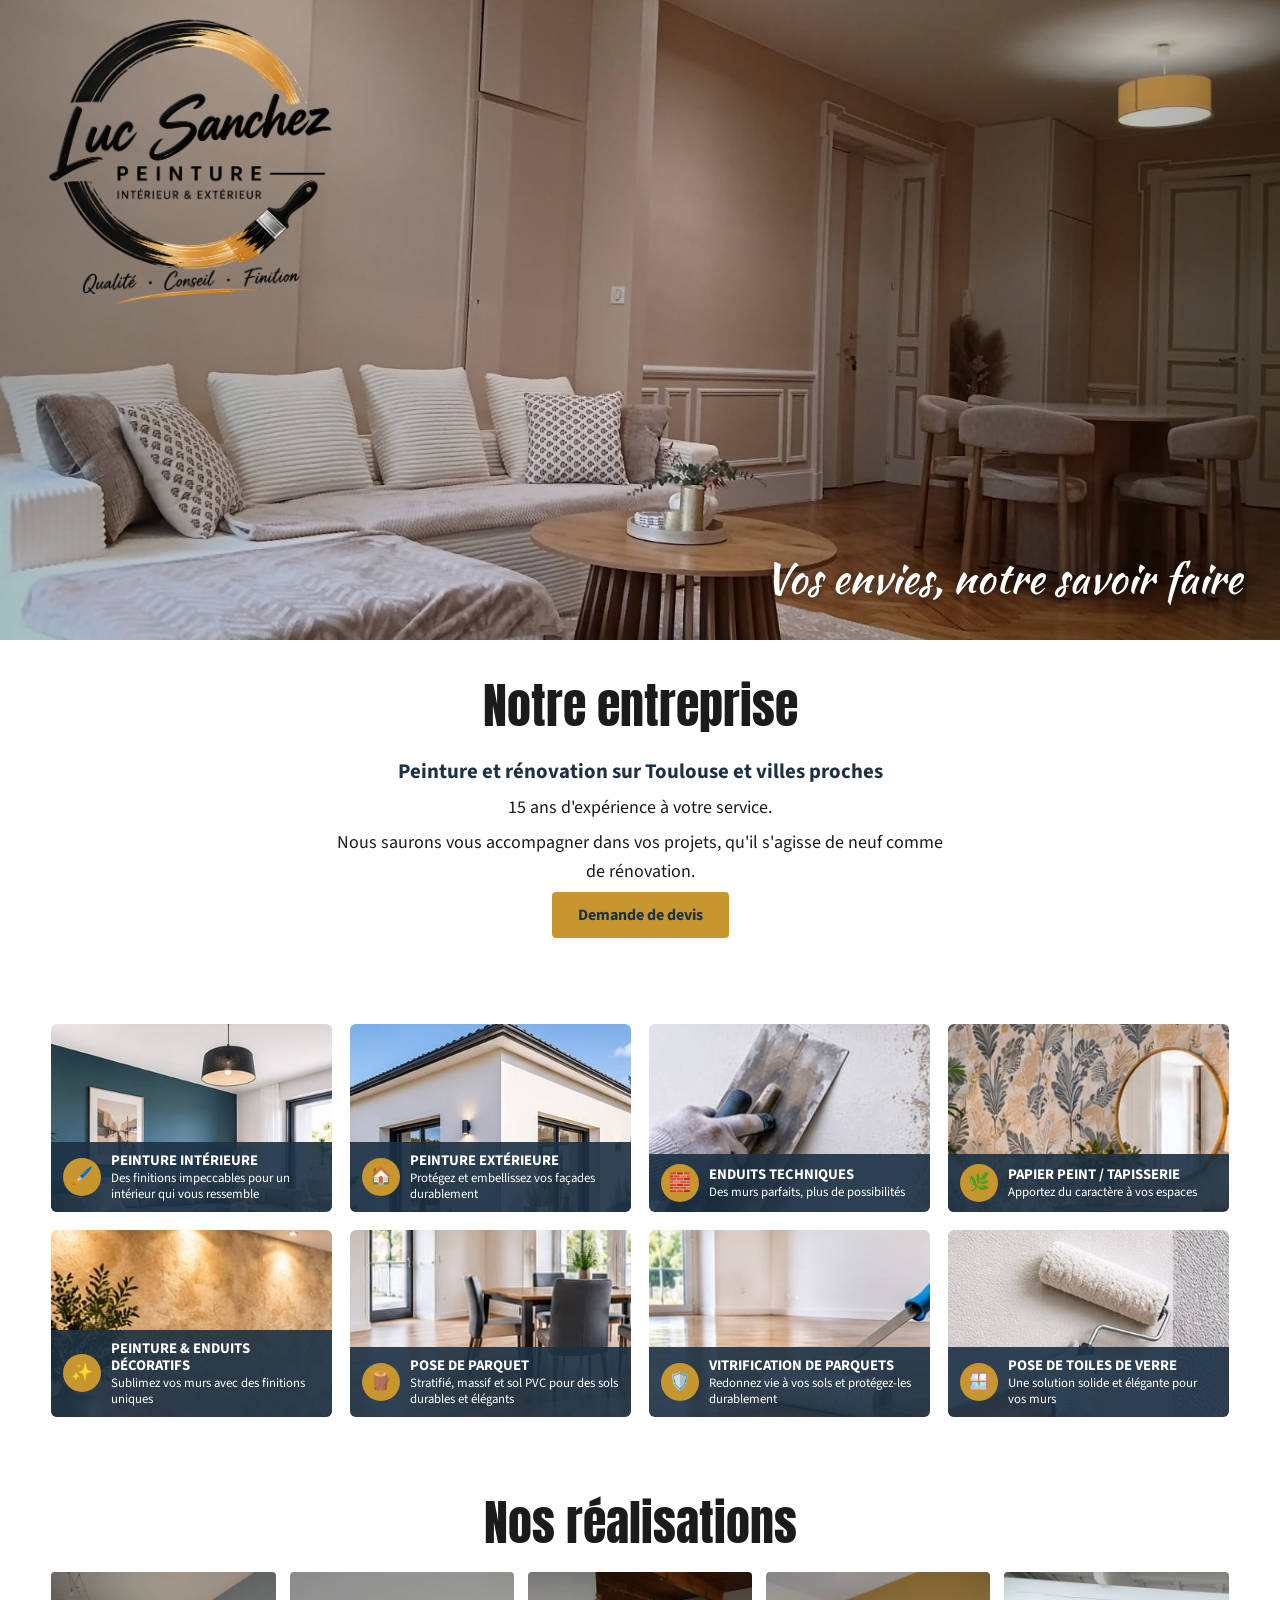
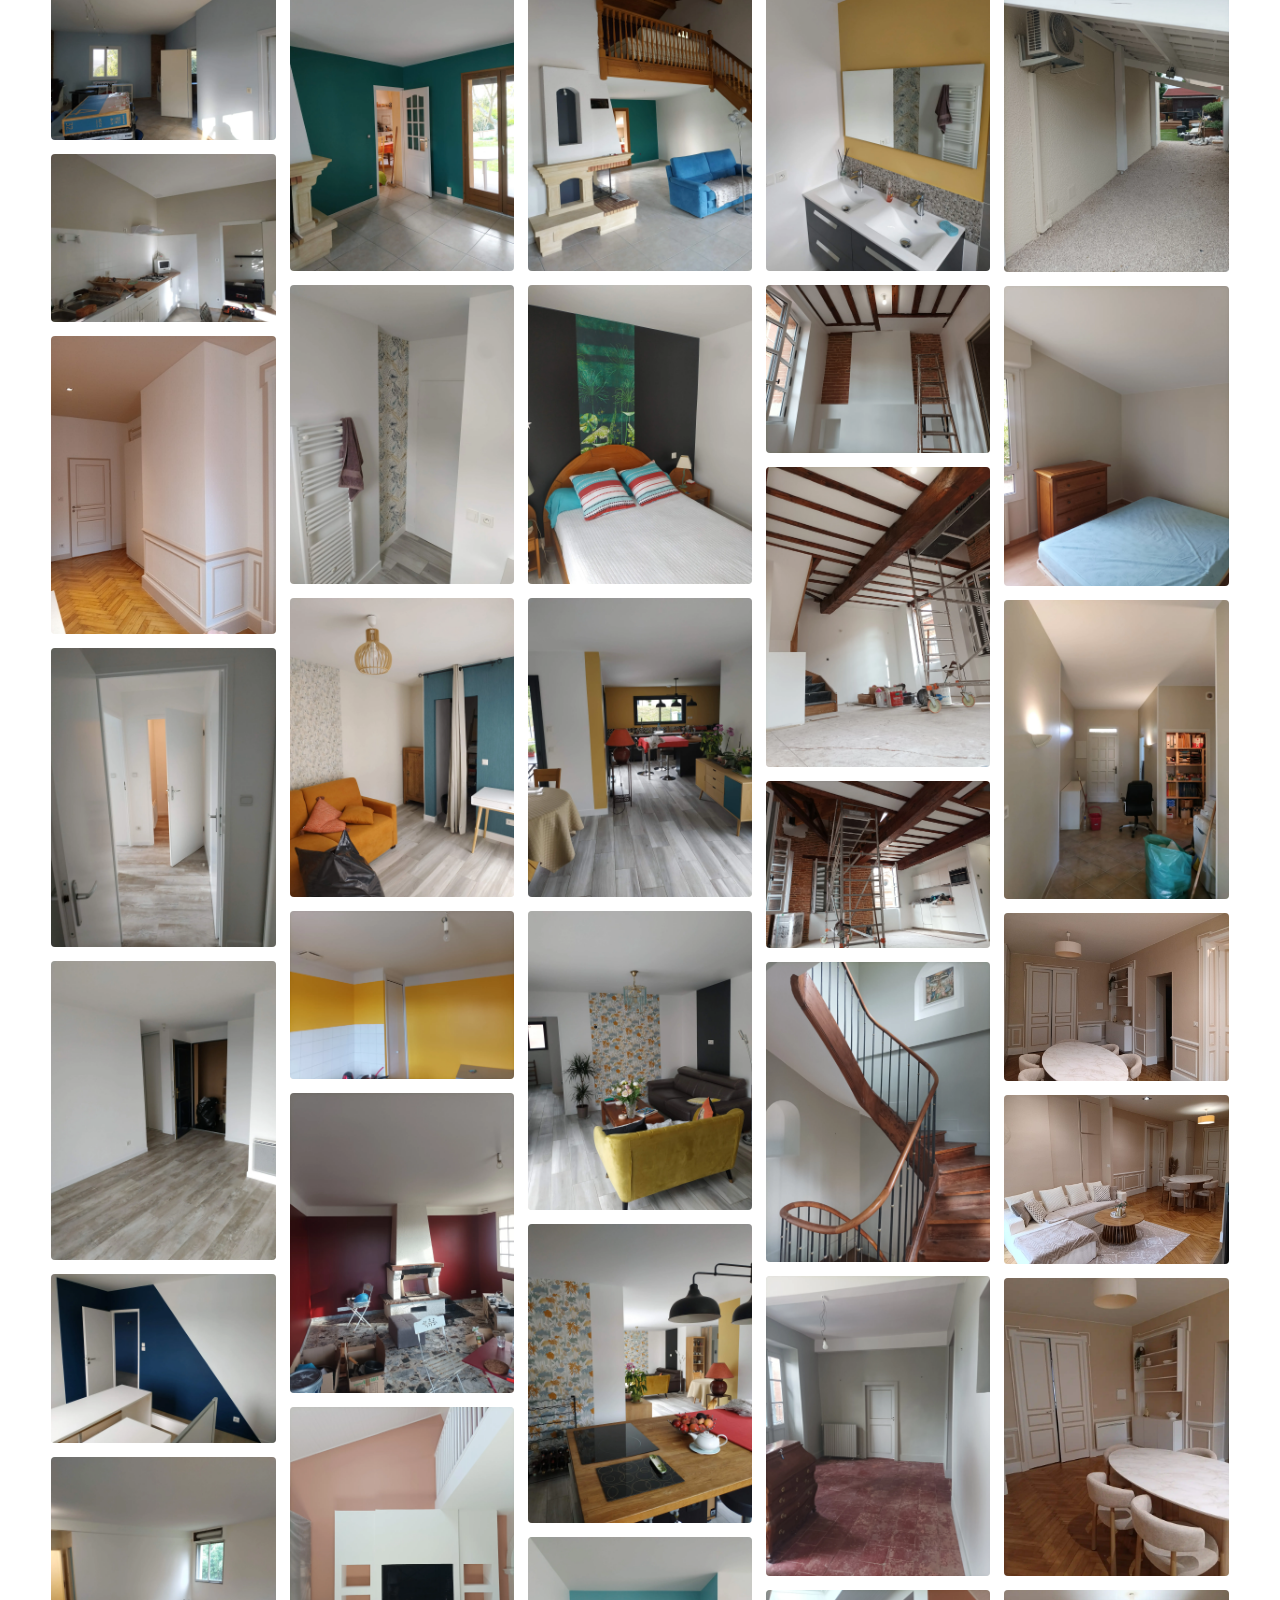
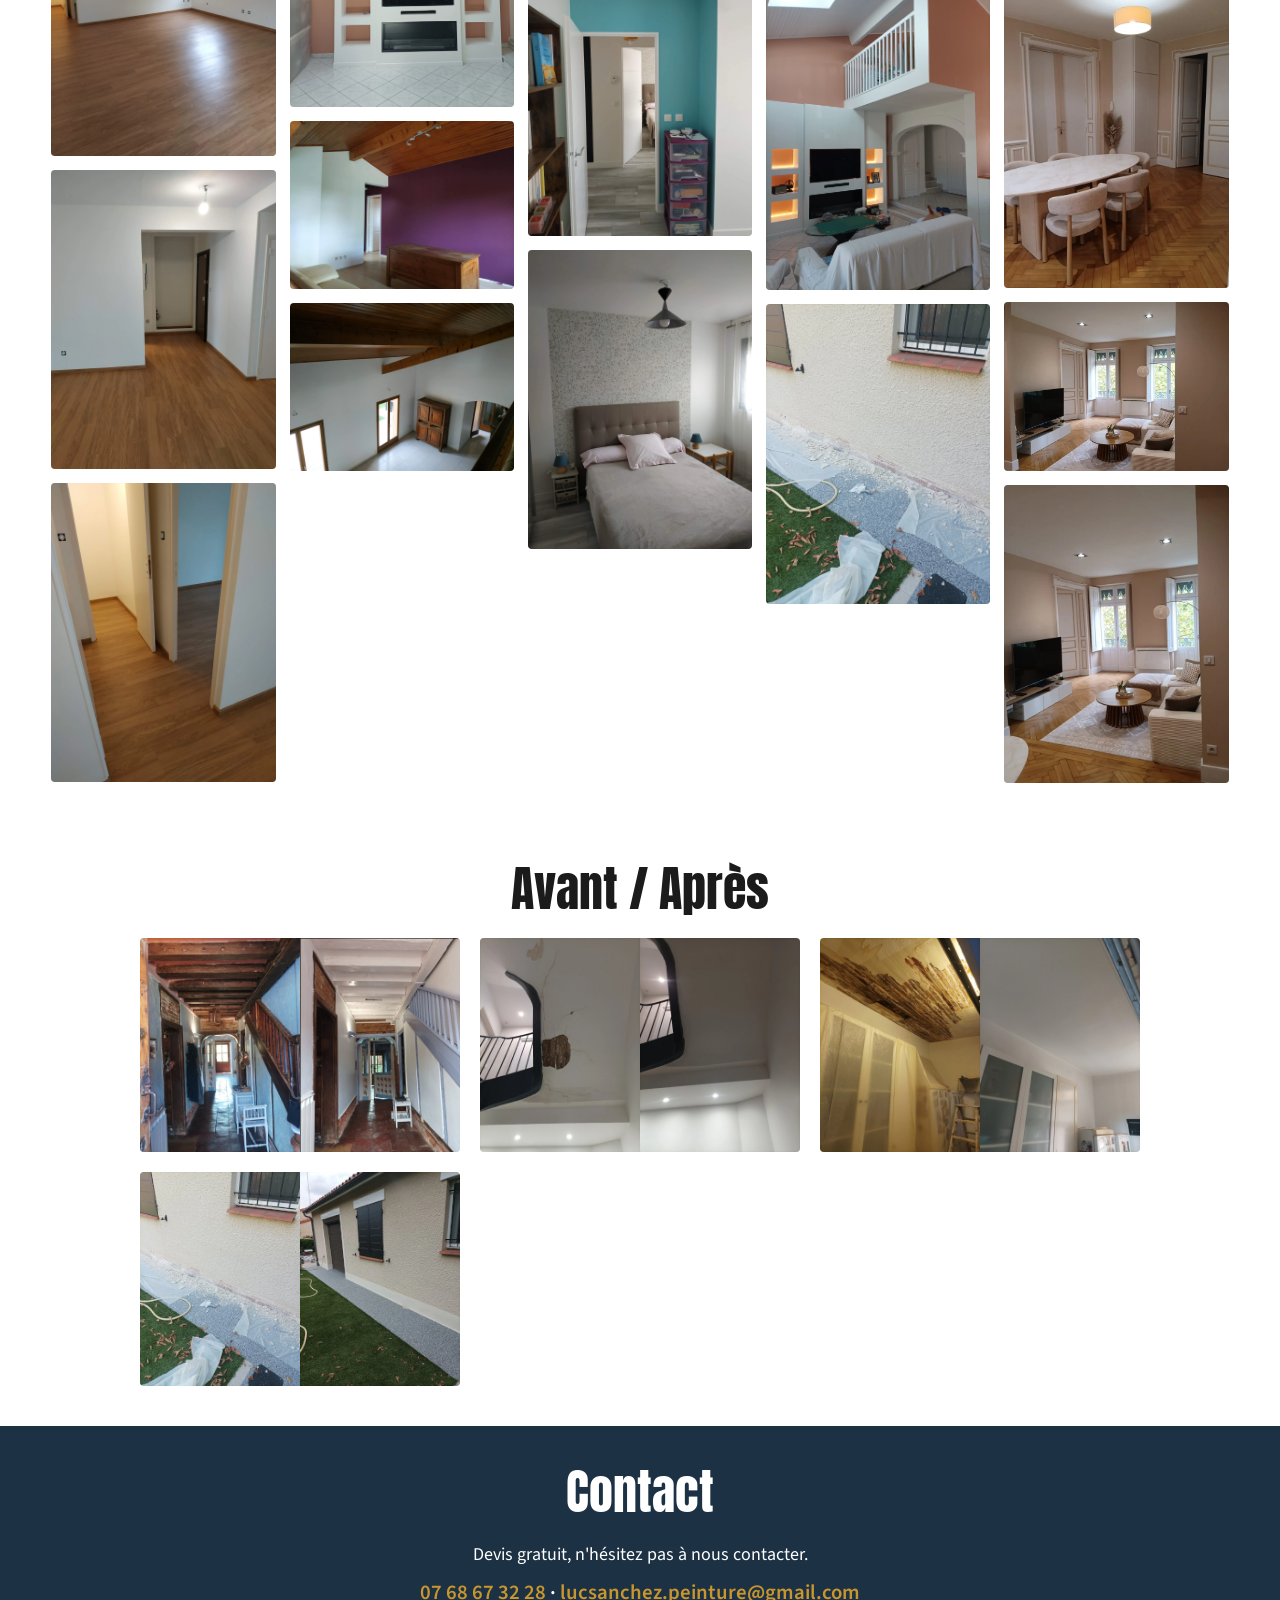
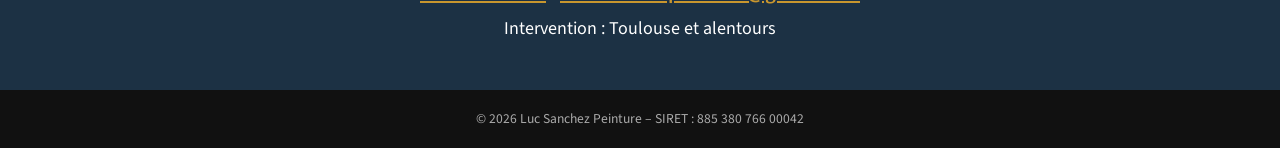
==== commit 168b07f1: "Correction sur contenu.js" ====
--- a/index.html
+++ b/index.html
@@ -108,14 +108,15 @@
   <p class="baseline">Vos envies, notre savoir faire</p>
 </header>
 <main>
-  <section id="entreprise" class="centre"><h2>Notre entreprise</h2><p>15 ans d&#x27;expérience à votre service.</p><p>Nous saurons vous accompagner dans vos projets, qu&#x27;il s&#x27;agisse de neuf comme de rénovation.</p></section>
+  <section id="entreprise" class="centre"><h2>Notre entreprise</h2><p class="accroche">Peinture et rénovation sur Toulouse et villes proches</p><p>15 ans d&#x27;expérience à votre service.</p><p>Nous saurons vous accompagner dans vos projets, qu&#x27;il s&#x27;agisse de neuf comme de rénovation.</p><p class="cta"><a class="btn" href="#contact">Demande de devis</a></p></section>
   <section id="services"><ul class="services"><li><img src="images/services/peinture-interieure.jpg" alt="Peinture intérieure" loading="lazy" onerror="this.onerror=null;this.src='images/placeholder.svg'"><div class="bandeau"><span class="ico" aria-hidden="true">🖌️</span><div><h3>Peinture intérieure</h3><p>Des finitions impeccables pour un intérieur qui vous ressemble</p></div></div></li><li><img src="images/services/peinture-exterieure.jpg" alt="Peinture extérieure" loading="lazy" onerror="this.onerror=null;this.src='images/placeholder.svg'"><div class="bandeau"><span class="ico" aria-hidden="true">🏠</span><div><h3>Peinture extérieure</h3><p>Protégez et embellissez vos façades durablement</p></div></div></li><li><img src="images/services/enduits-techniques.jpg" alt="Enduits techniques" loading="lazy" onerror="this.onerror=null;this.src='images/placeholder.svg'"><div class="bandeau"><span class="ico" aria-hidden="true">🧱</span><div><h3>Enduits techniques</h3><p>Des murs parfaits, plus de possibilités</p></div></div></li><li><img src="images/services/papier-peint.jpg" alt="Papier peint / Tapisserie" loading="lazy" onerror="this.onerror=null;this.src='images/placeholder.svg'"><div class="bandeau"><span class="ico" aria-hidden="true">🌿</span><div><h3>Papier peint / Tapisserie</h3><p>Apportez du caractère à vos espaces</p></div></div></li><li><img src="images/services/enduits-decoratifs.jpg" alt="Peinture &amp; enduits décoratifs" loading="lazy" onerror="this.onerror=null;this.src='images/placeholder.svg'"><div class="bandeau"><span class="ico" aria-hidden="true">✨</span><div><h3>Peinture &amp; enduits décoratifs</h3><p>Sublimez vos murs avec des finitions uniques</p></div></div></li><li><img src="images/services/pose-parquet.jpg" alt="Pose de parquet" loading="lazy" onerror="this.onerror=null;this.src='images/placeholder.svg'"><div class="bandeau"><span class="ico" aria-hidden="true">🪵</span><div><h3>Pose de parquet</h3><p>Stratifié, massif et sol PVC pour des sols durables et élégants</p></div></div></li><li><img src="images/services/vitrification.jpg" alt="Vitrification de parquets" loading="lazy" onerror="this.onerror=null;this.src='images/placeholder.svg'"><div class="bandeau"><span class="ico" aria-hidden="true">🛡️</span><div><h3>Vitrification de parquets</h3><p>Redonnez vie à vos sols et protégez-les durablement</p></div></div></li><li><img src="images/services/toile-de-verre.jpg" alt="Pose de toiles de verre" loading="lazy" onerror="this.onerror=null;this.src='images/placeholder.svg'"><div class="bandeau"><span class="ico" aria-hidden="true">🪟</span><div><h3>Pose de toiles de verre</h3><p>Une solution solide et élégante pour vos murs</p></div></div></li></ul></section>
-  <section id="realisations"><h2>Nos réalisations</h2><div class="galerie"><img src="images/realisations/01.webp" alt="Réalisation 1 – peinture et rénovation à Toulouse" loading="lazy" tabindex="0" onerror="this.onerror=null;this.src='images/placeholder.svg'"><img src="images/realisations/02.webp" alt="Réalisation 2 – peinture et rénovation à Toulouse" loading="lazy" tabindex="0" onerror="this.onerror=null;this.src='images/placeholder.svg'"><img src="images/realisations/03.webp" alt="Réalisation 3 – peinture et rénovation à Toulouse" loading="lazy" tabindex="0" onerror="this.onerror=null;this.src='images/placeholder.svg'"><img src="images/realisations/04.webp" alt="Réalisation 4 – peinture et rénovation à Toulouse" loading="lazy" tabindex="0" onerror="this.onerror=null;this.src='images/placeholder.svg'"><img src="images/realisations/05.webp" alt="Réalisation 5 – peinture et rénovation à Toulouse" loading="lazy" tabindex="0" onerror="this.onerror=null;this.src='images/placeholder.svg'"><img src="images/realisations/06.webp" alt="Réalisation 6 – peinture et rénovation à Toulouse" loading="lazy" tabindex="0" onerror="this.onerror=null;this.src='images/placeholder.svg'"><img src="images/realisations/07.webp" alt="Réalisation 7 – peinture et rénovation à Toulouse" loading="lazy" tabindex="0" onerror="this.onerror=null;this.src='images/placeholder.svg'"><img src="images/realisations/08.webp" alt="Réalisation 8 – peinture et rénovation à Toulouse" loading="lazy" tabindex="0" onerror="this.onerror=null;this.src='images/placeholder.svg'"><img src="images/realisations/09.webp" alt="Réalisation 9 – peinture et rénovation à Toulouse" loading="lazy" tabindex="0" onerror="this.onerror=null;this.src='images/placeholder.svg'"><img src="images/realisations/10.webp" alt="Réalisation 10 – peinture et rénovation à Toulouse" loading="lazy" tabindex="0" onerror="this.onerror=null;this.src='images/placeholder.svg'"><img src="images/realisations/11.webp" alt="Réalisation 11 – peinture et rénovation à Toulouse" loading="lazy" tabindex="0" onerror="this.onerror=null;this.src='images/placeholder.svg'"><img src="images/realisations/12.webp" alt="Réalisation 12 – peinture et rénovation à Toulouse" loading="lazy" tabindex="0" onerror="this.onerror=null;this.src='images/placeholder.svg'"><img src="images/realisations/13.webp" alt="Réalisation 13 – peinture et rénovation à Toulouse" loading="lazy" tabindex="0" onerror="this.onerror=null;this.src='images/placeholder.svg'"><img src="images/realisations/14.webp" alt="Réalisation 14 – peinture et rénovation à Toulouse" loading="lazy" tabindex="0" onerror="this.onerror=null;this.src='images/placeholder.svg'"><img src="images/realisations/15.webp" alt="Réalisation 15 – peinture et rénovation à Toulouse" loading="lazy" tabindex="0" onerror="this.onerror=null;this.src='images/placeholder.svg'"><img src="images/realisations/16.webp" alt="Réalisation 16 – peinture et rénovation à Toulouse" loading="lazy" tabindex="0" onerror="this.onerror=null;this.src='images/placeholder.svg'"><img src="images/realisations/17.webp" alt="Réalisation 17 – peinture et rénovation à Toulouse" loading="lazy" tabindex="0" onerror="this.onerror=null;this.src='images/placeholder.svg'"><img src="images/realisations/18.webp" alt="Réalisation 18 – peinture et rénovation à Toulouse" loading="lazy" tabindex="0" onerror="this.onerror=null;this.src='images/placeholder.svg'"><img src="images/realisations/19.webp" alt="Réalisation 19 – peinture et rénovation à Toulouse" loading="lazy" tabindex="0" onerror="this.onerror=null;this.src='images/placeholder.svg'"><img src="images/realisations/20.webp" alt="Réalisation 20 – peinture et rénovation à Toulouse" loading="lazy" tabindex="0" onerror="this.onerror=null;this.src='images/placeholder.svg'"><img src="images/realisations/21.webp" alt="Réalisation 21 – peinture et rénovation à Toulouse" loading="lazy" tabindex="0" onerror="this.onerror=null;this.src='images/placeholder.svg'"><img src="images/realisations/22.webp" alt="Réalisation 22 – peinture et rénovation à Toulouse" loading="lazy" tabindex="0" onerror="this.onerror=null;this.src='images/placeholder.svg'"><img src="images/realisations/23.webp" alt="Réalisation 23 – peinture et rénovation à Toulouse" loading="lazy" tabindex="0" onerror="this.onerror=null;this.src='images/placeholder.svg'"><img src="images/realisations/24.webp" alt="Réalisation 24 – peinture et rénovation à Toulouse" loading="lazy" tabindex="0" onerror="this.onerror=null;this.src='images/placeholder.svg'"><img src="images/realisations/25.webp" alt="Réalisation 25 – peinture et rénovation à Toulouse" loading="lazy" tabindex="0" onerror="this.onerror=null;this.src='images/placeholder.svg'"><img src="images/realisations/26.webp" alt="Réalisation 26 – peinture et rénovation à Toulouse" loading="lazy" tabindex="0" onerror="this.onerror=null;this.src='images/placeholder.svg'"><img src="images/realisations/27.webp" alt="Réalisation 27 – peinture et rénovation à Toulouse" loading="lazy" tabindex="0" onerror="this.onerror=null;this.src='images/placeholder.svg'"><img src="images/realisations/28.webp" alt="Réalisation 28 – peinture et rénovation à Toulouse" loading="lazy" tabindex="0" onerror="this.onerror=null;this.src='images/placeholder.svg'"><img src="images/realisations/29.webp" alt="Réalisation 29 – peinture et rénovation à Toulouse" loading="lazy" tabindex="0" onerror="this.onerror=null;this.src='images/placeholder.svg'"><img src="images/realisations/30.webp" alt="Réalisation 30 – peinture et rénovation à Toulouse" loading="lazy" tabindex="0" onerror="this.onerror=null;this.src='images/placeholder.svg'"><img src="images/realisations/31.webp" alt="Réalisation 31 – peinture et rénovation à Toulouse" loading="lazy" tabindex="0" onerror="this.onerror=null;this.src='images/placeholder.svg'"><img src="images/realisations/32.webp" alt="Réalisation 32 – peinture et rénovation à Toulouse" loading="lazy" tabindex="0" onerror="this.onerror=null;this.src='images/placeholder.svg'"><img src="images/realisations/33.webp" alt="Réalisation 33 – peinture et rénovation à Toulouse" loading="lazy" tabindex="0" onerror="this.onerror=null;this.src='images/placeholder.svg'"><img src="images/realisations/34.webp" alt="Réalisation 34 – peinture et rénovation à Toulouse" loading="lazy" tabindex="0" onerror="this.onerror=null;this.src='images/placeholder.svg'"><img src="images/realisations/35.webp" alt="Réalisation 35 – peinture et rénovation à Toulouse" loading="lazy" tabindex="0" onerror="this.onerror=null;this.src='images/placeholder.svg'"><img src="images/realisations/36.webp" alt="Réalisation 36 – peinture et rénovation à Toulouse" loading="lazy" tabindex="0" onerror="this.onerror=null;this.src='images/placeholder.svg'"><img src="images/realisations/37.webp" alt="Réalisation 37 – peinture et rénovation à Toulouse" loading="lazy" tabindex="0" onerror="this.onerror=null;this.src='images/placeholder.svg'"><img src="images/realisations/38.webp" alt="Réalisation 38 – peinture et rénovation à Toulouse" loading="lazy" tabindex="0" onerror="this.onerror=null;this.src='images/placeholder.svg'"><img src="images/realisations/39.webp" alt="Réalisation 39 – peinture et rénovation à Toulouse" loading="lazy" tabindex="0" onerror="this.onerror=null;this.src='images/placeholder.svg'"><img src="images/realisations/40.webp" alt="Réalisation 40 – peinture et rénovation à Toulouse" loading="lazy" tabindex="0" onerror="this.onerror=null;this.src='images/placeholder.svg'"><img src="images/realisations/41.webp" alt="Réalisation 41 – peinture et rénovation à Toulouse" loading="lazy" tabindex="0" onerror="this.onerror=null;this.src='images/placeholder.svg'"><img src="images/realisations/Sans-titre3.webp" alt="Réalisation 42 – peinture et rénovation à Toulouse" loading="lazy" tabindex="0" onerror="this.onerror=null;this.src='images/placeholder.svg'"></div></section>
+  <section id="realisations"><h2>Nos réalisations</h2><div class="galerie"><img src="images/realisations/01.webp" alt="Réalisation 1 – peinture et rénovation à Toulouse" loading="lazy" tabindex="0" onerror="this.onerror=null;this.src='images/placeholder.svg'"><img src="images/realisations/02.webp" alt="Réalisation 2 – peinture et rénovation à Toulouse" loading="lazy" tabindex="0" onerror="this.onerror=null;this.src='images/placeholder.svg'"><img src="images/realisations/03.webp" alt="Réalisation 3 – peinture et rénovation à Toulouse" loading="lazy" tabindex="0" onerror="this.onerror=null;this.src='images/placeholder.svg'"><img src="images/realisations/04.webp" alt="Réalisation 4 – peinture et rénovation à Toulouse" loading="lazy" tabindex="0" onerror="this.onerror=null;this.src='images/placeholder.svg'"><img src="images/realisations/05.webp" alt="Réalisation 5 – peinture et rénovation à Toulouse" loading="lazy" tabindex="0" onerror="this.onerror=null;this.src='images/placeholder.svg'"><img src="images/realisations/06.webp" alt="Réalisation 6 – peinture et rénovation à Toulouse" loading="lazy" tabindex="0" onerror="this.onerror=null;this.src='images/placeholder.svg'"><img src="images/realisations/07.webp" alt="Réalisation 7 – peinture et rénovation à Toulouse" loading="lazy" tabindex="0" onerror="this.onerror=null;this.src='images/placeholder.svg'"><img src="images/realisations/08.webp" alt="Réalisation 8 – peinture et rénovation à Toulouse" loading="lazy" tabindex="0" onerror="this.onerror=null;this.src='images/placeholder.svg'"><img src="images/realisations/09.webp" alt="Réalisation 9 – peinture et rénovation à Toulouse" loading="lazy" tabindex="0" onerror="this.onerror=null;this.src='images/placeholder.svg'"><img src="images/realisations/10.webp" alt="Réalisation 10 – peinture et rénovation à Toulouse" loading="lazy" tabindex="0" onerror="this.onerror=null;this.src='images/placeholder.svg'"><img src="images/realisations/11.webp" alt="Réalisation 11 – peinture et rénovation à Toulouse" loading="lazy" tabindex="0" onerror="this.onerror=null;this.src='images/placeholder.svg'"><img src="images/realisations/12.webp" alt="Réalisation 12 – peinture et rénovation à Toulouse" loading="lazy" tabindex="0" onerror="this.onerror=null;this.src='images/placeholder.svg'"><img src="images/realisations/13.webp" alt="Réalisation 13 – peinture et rénovation à Toulouse" loading="lazy" tabindex="0" onerror="this.onerror=null;this.src='images/placeholder.svg'"><img src="images/realisations/14.webp" alt="Réalisation 14 – peinture et rénovation à Toulouse" loading="lazy" tabindex="0" onerror="this.onerror=null;this.src='images/placeholder.svg'"><img src="images/realisations/15.webp" alt="Réalisation 15 – peinture et rénovation à Toulouse" loading="lazy" tabindex="0" onerror="this.onerror=null;this.src='images/placeholder.svg'"><img src="images/realisations/16.webp" alt="Réalisation 16 – peinture et rénovation à Toulouse" loading="lazy" tabindex="0" onerror="this.onerror=null;this.src='images/placeholder.svg'"><img src="images/realisations/17.webp" alt="Réalisation 17 – peinture et rénovation à Toulouse" loading="lazy" tabindex="0" onerror="this.onerror=null;this.src='images/placeholder.svg'"><img src="images/realisations/18.webp" alt="Réalisation 18 – peinture et rénovation à Toulouse" loading="lazy" tabindex="0" onerror="this.onerror=null;this.src='images/placeholder.svg'"><img src="images/realisations/19.webp" alt="Réalisation 19 – peinture et rénovation à Toulouse" loading="lazy" tabindex="0" onerror="this.onerror=null;this.src='images/placeholder.svg'"><img src="images/realisations/20.webp" alt="Réalisation 20 – peinture et rénovation à Toulouse" loading="lazy" tabindex="0" onerror="this.onerror=null;this.src='images/placeholder.svg'"><img src="images/realisations/21.webp" alt="Réalisation 21 – peinture et rénovation à Toulouse" loading="lazy" tabindex="0" onerror="this.onerror=null;this.src='images/placeholder.svg'"><img src="images/realisations/22.webp" alt="Réalisation 22 – peinture et rénovation à Toulouse" loading="lazy" tabindex="0" onerror="this.onerror=null;this.src='images/placeholder.svg'"><img src="images/realisations/23.webp" alt="Réalisation 23 – peinture et rénovation à Toulouse" loading="lazy" tabindex="0" onerror="this.onerror=null;this.src='images/placeholder.svg'"><img src="images/realisations/24.webp" alt="Réalisation 24 – peinture et rénovation à Toulouse" loading="lazy" tabindex="0" onerror="this.onerror=null;this.src='images/placeholder.svg'"><img src="images/realisations/25.webp" alt="Réalisation 25 – peinture et rénovation à Toulouse" loading="lazy" tabindex="0" onerror="this.onerror=null;this.src='images/placeholder.svg'"><img src="images/realisations/26.webp" alt="Réalisation 26 – peinture et rénovation à Toulouse" loading="lazy" tabindex="0" onerror="this.onerror=null;this.src='images/placeholder.svg'"><img src="images/realisations/27.webp" alt="Réalisation 27 – peinture et rénovation à Toulouse" loading="lazy" tabindex="0" onerror="this.onerror=null;this.src='images/placeholder.svg'"><img src="images/realisations/28.webp" alt="Réalisation 28 – peinture et rénovation à Toulouse" loading="lazy" tabindex="0" onerror="this.onerror=null;this.src='images/placeholder.svg'"><img src="images/realisations/29.webp" alt="Réalisation 29 – peinture et rénovation à Toulouse" loading="lazy" tabindex="0" onerror="this.onerror=null;this.src='images/placeholder.svg'"><img src="images/realisations/30.webp" alt="Réalisation 30 – peinture et rénovation à Toulouse" loading="lazy" tabindex="0" onerror="this.onerror=null;this.src='images/placeholder.svg'"><img src="images/realisations/31.webp" alt="Réalisation 31 – peinture et rénovation à Toulouse" loading="lazy" tabindex="0" onerror="this.onerror=null;this.src='images/placeholder.svg'"><img src="images/realisations/32.webp" alt="Réalisation 32 – peinture et rénovation à Toulouse" loading="lazy" tabindex="0" onerror="this.onerror=null;this.src='images/placeholder.svg'"><img src="images/realisations/33.webp" alt="Réalisation 33 – peinture et rénovation à Toulouse" loading="lazy" tabindex="0" onerror="this.onerror=null;this.src='images/placeholder.svg'"><img src="images/realisations/34.webp" alt="Réalisation 34 – peinture et rénovation à Toulouse" loading="lazy" tabindex="0" onerror="this.onerror=null;this.src='images/placeholder.svg'"><img src="images/realisations/35.webp" alt="Réalisation 35 – peinture et rénovation à Toulouse" loading="lazy" tabindex="0" onerror="this.onerror=null;this.src='images/placeholder.svg'"><img src="images/realisations/36.webp" alt="Réalisation 36 – peinture et rénovation à Toulouse" loading="lazy" tabindex="0" onerror="this.onerror=null;this.src='images/placeholder.svg'"><img src="images/realisations/37.webp" alt="Réalisation 37 – peinture et rénovation à Toulouse" loading="lazy" tabindex="0" onerror="this.onerror=null;this.src='images/placeholder.svg'"><img src="images/realisations/38.webp" alt="Réalisation 38 – peinture et rénovation à Toulouse" loading="lazy" tabindex="0" onerror="this.onerror=null;this.src='images/placeholder.svg'"><img src="images/realisations/39.webp" alt="Réalisation 39 – peinture et rénovation à Toulouse" loading="lazy" tabindex="0" onerror="this.onerror=null;this.src='images/placeholder.svg'"><img src="images/realisations/40.webp" alt="Réalisation 40 – peinture et rénovation à Toulouse" loading="lazy" tabindex="0" onerror="this.onerror=null;this.src='images/placeholder.svg'"><img src="images/realisations/Sans-titre3.webp" alt="Réalisation 41 – peinture et rénovation à Toulouse" loading="lazy" tabindex="0" onerror="this.onerror=null;this.src='images/placeholder.svg'"></div></section>
   <section id="avant-apres"><h2>Avant / Après</h2><div class="duo"><img src="images/avant-apres/1.jpg" alt="Avant / après 1 – Luc Sanchez Peinture" loading="lazy" tabindex="0" onerror="this.onerror=null;this.src='images/placeholder.svg'"><img src="images/avant-apres/2.jpg" alt="Avant / après 2 – Luc Sanchez Peinture" loading="lazy" tabindex="0" onerror="this.onerror=null;this.src='images/placeholder.svg'"><img src="images/avant-apres/3.jpg" alt="Avant / après 3 – Luc Sanchez Peinture" loading="lazy" tabindex="0" onerror="this.onerror=null;this.src='images/placeholder.svg'"><img src="images/avant-apres/4.jpg" alt="Avant / après 4 – Luc Sanchez Peinture" loading="lazy" tabindex="0" onerror="this.onerror=null;this.src='images/placeholder.svg'"></div></section>
   <section id="contact" class="centre"><h2>Contact</h2><p>Devis gratuit, n&#x27;hésitez pas à nous contacter.</p>
     <p class="coord"><a href="tel:0768673228">07 68 67 32 28</a> · <a href="mailto:lucsanchez.peinture@gmail.com">lucsanchez.peinture@gmail.com</a></p><p>Intervention : Toulouse et alentours</p></section>
 </main>
 <footer><p>© 2026 Luc Sanchez Peinture – SIRET : 885 380 766 00042</p></footer>
+
 <dialog id="zoom"><img alt=""><button aria-label="Fermer">×</button></dialog>
 <script src="script.js"></script>
 </body>
--- a/seo.css
+++ b/seo.css
@@ -1,3 +1,19 @@
 .accroche{font-size:1.3rem;font-weight:700;color:var(--marine);margin-bottom:10px}
 .zones{max-width:1100px;margin:0 auto 12px;font-size:.85rem;line-height:1.5;color:#c9c9c9}
 .zones strong{color:#fff}
+dialog{margin:auto}
+
+.btn{display:inline-block;padding:12px 26px;border:0;border-radius:4px;background:var(--or);color:var(--marine);font:700 1rem "Source Sans 3",system-ui,sans-serif;text-decoration:none;cursor:pointer}
+.btn:hover{background:#d9a841}
+.btn.sec{background:#e6e3dc}
+.cta{margin-top:24px}
+#devis{width:min(92vw,520px);overflow:auto;background:#fff;border-radius:8px;color:var(--encre)}
+#devis .cadre{padding:24px}
+#devis h2{font-size:2rem;margin-bottom:14px}
+#devis form{display:grid;gap:12px}
+#devis label{display:grid;gap:4px;font-size:.9rem;font-weight:600}
+#devis input,#devis select,#devis textarea{padding:10px;border:1px solid #bbb;border-radius:4px;font:inherit;font-weight:400}
+#devis button{display:inline-block}
+#devis .actions{display:flex;gap:10px;flex-wrap:wrap}
+#devis .rgpd{font-size:.8rem;color:#555}
+#devis .retour{min-height:1.4em;font-weight:600}
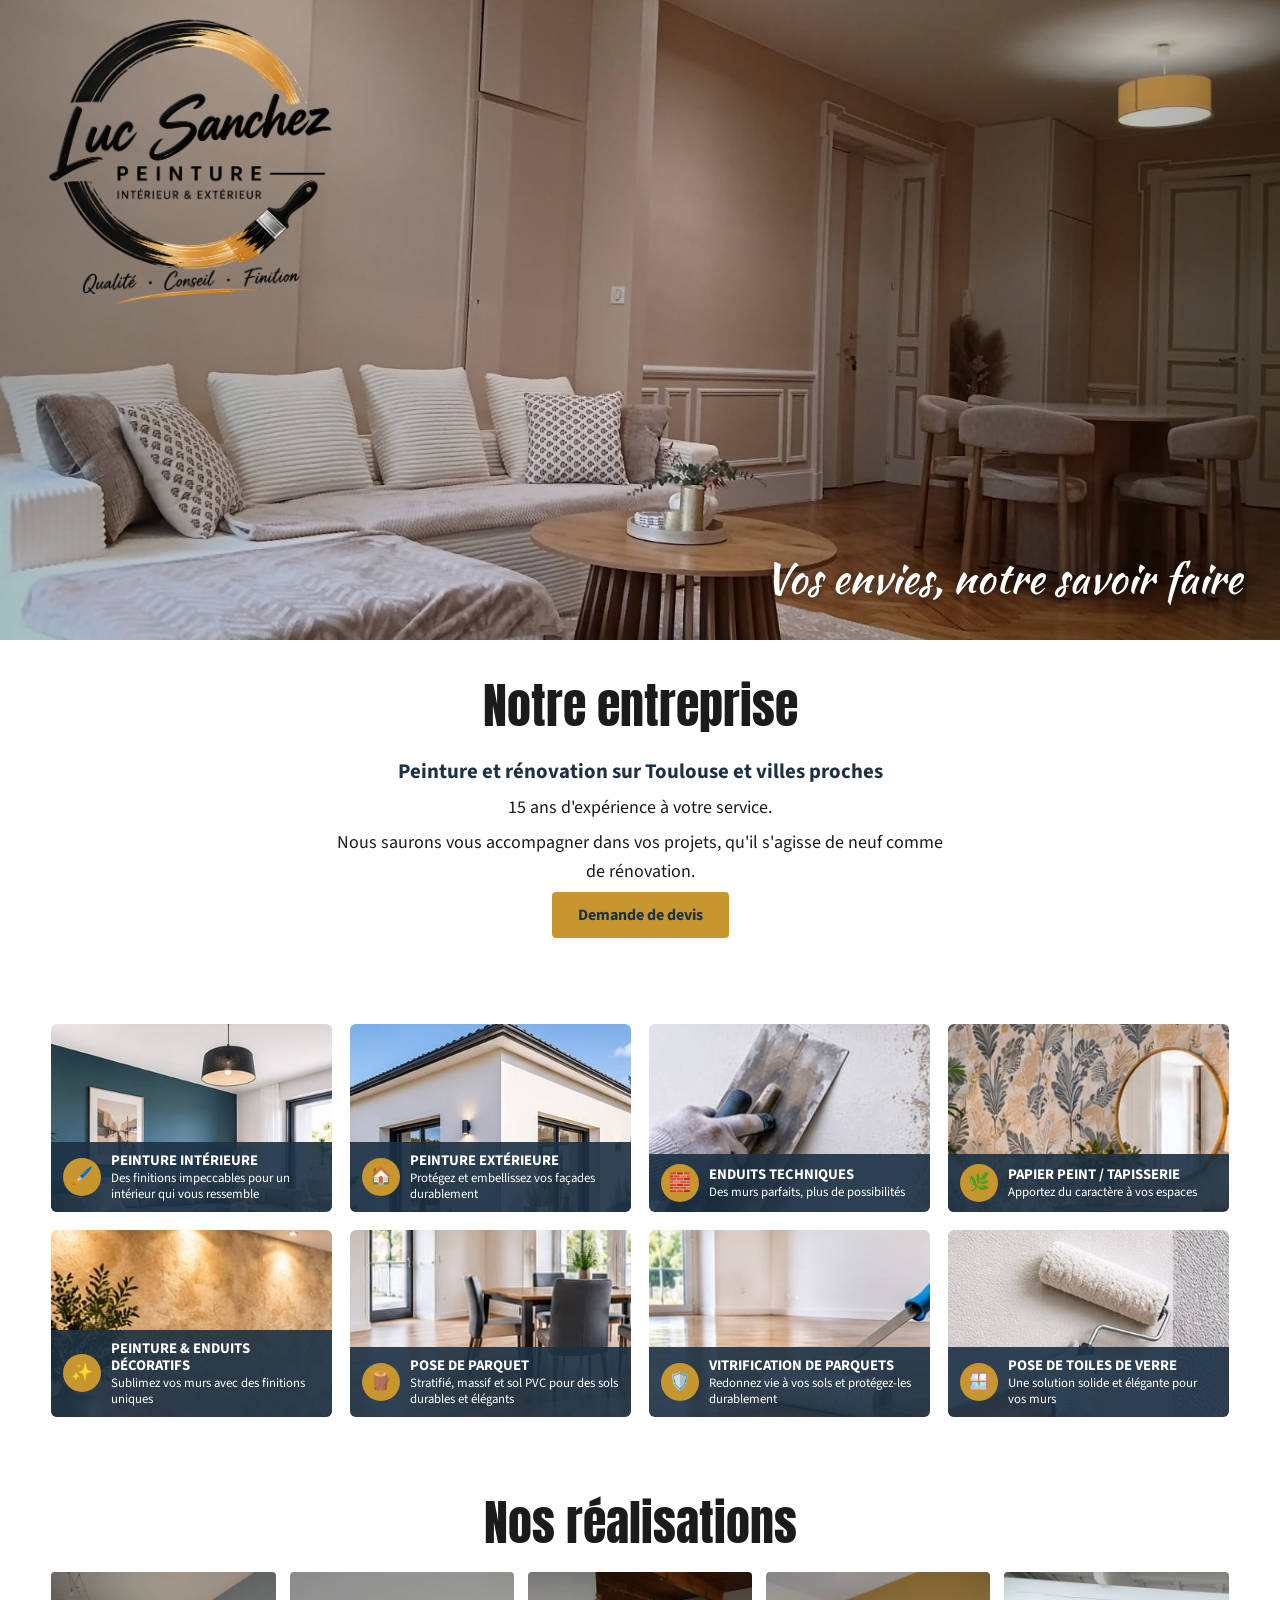
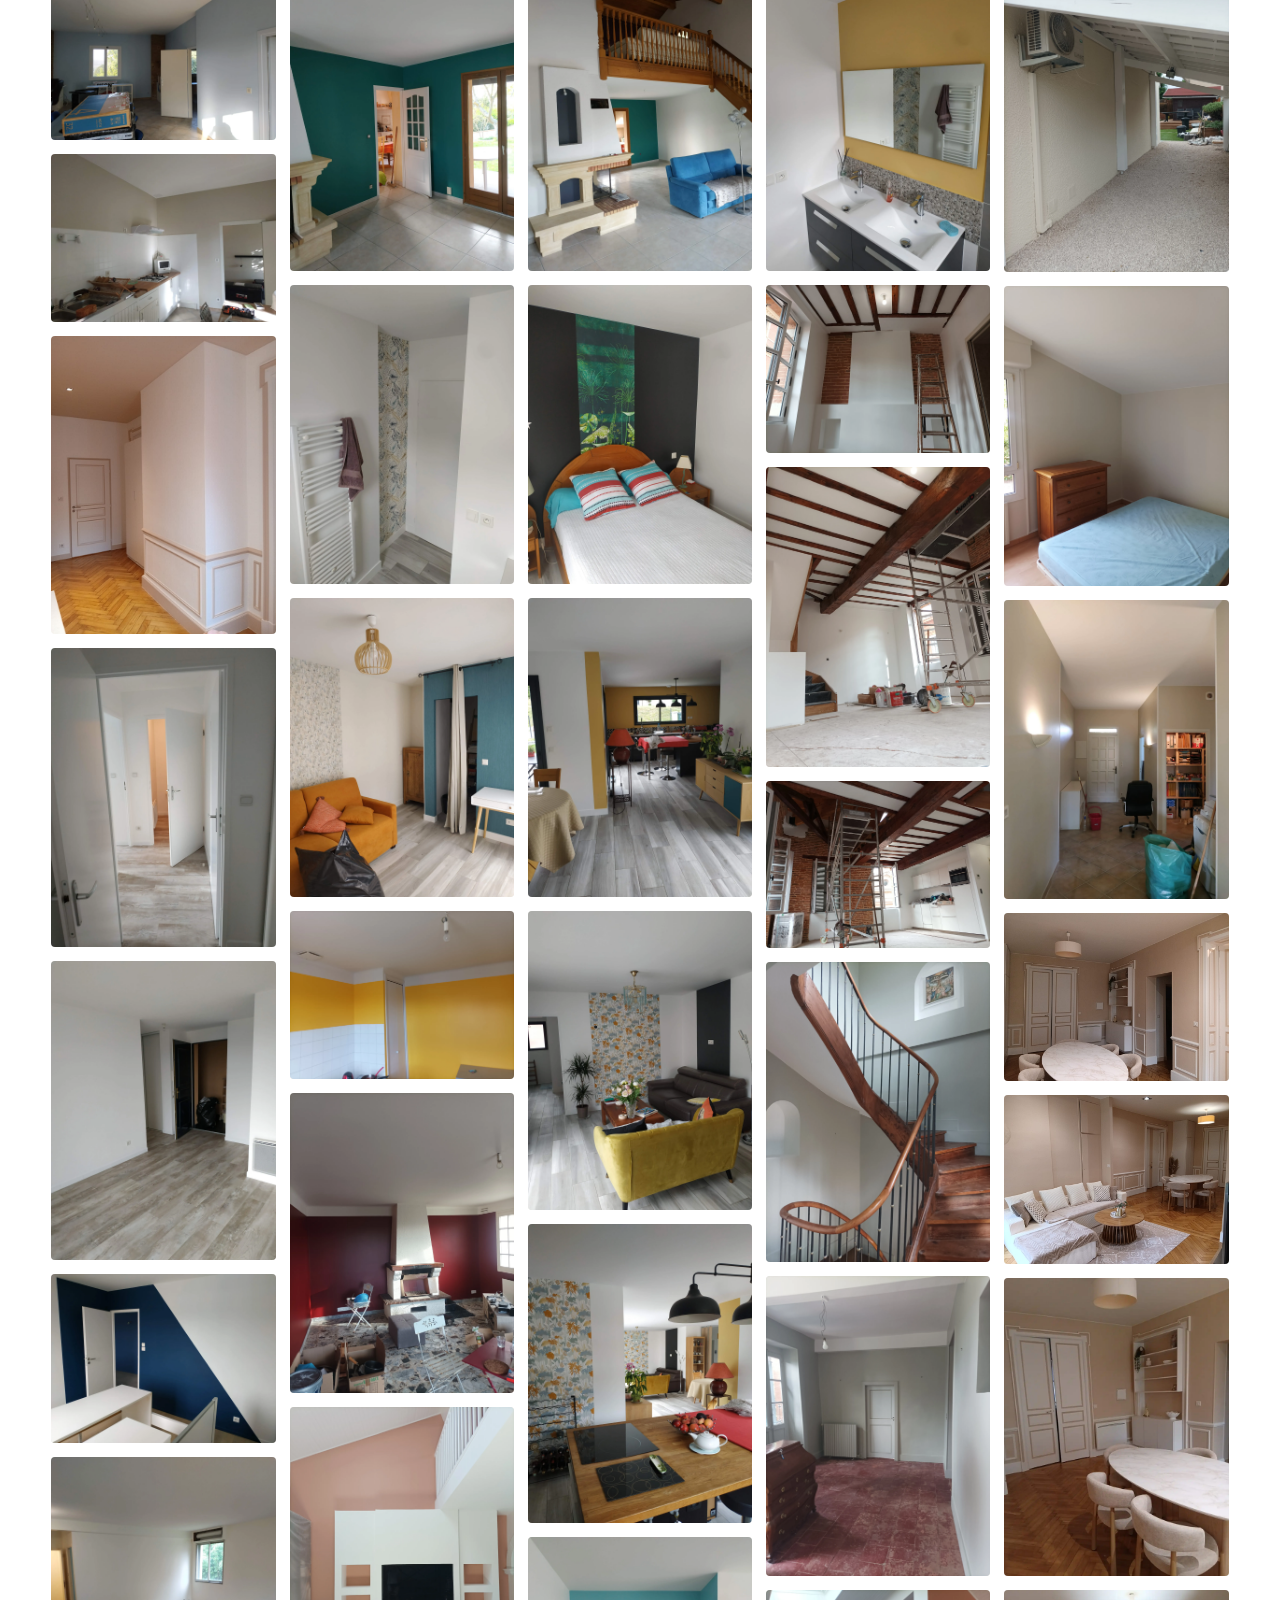
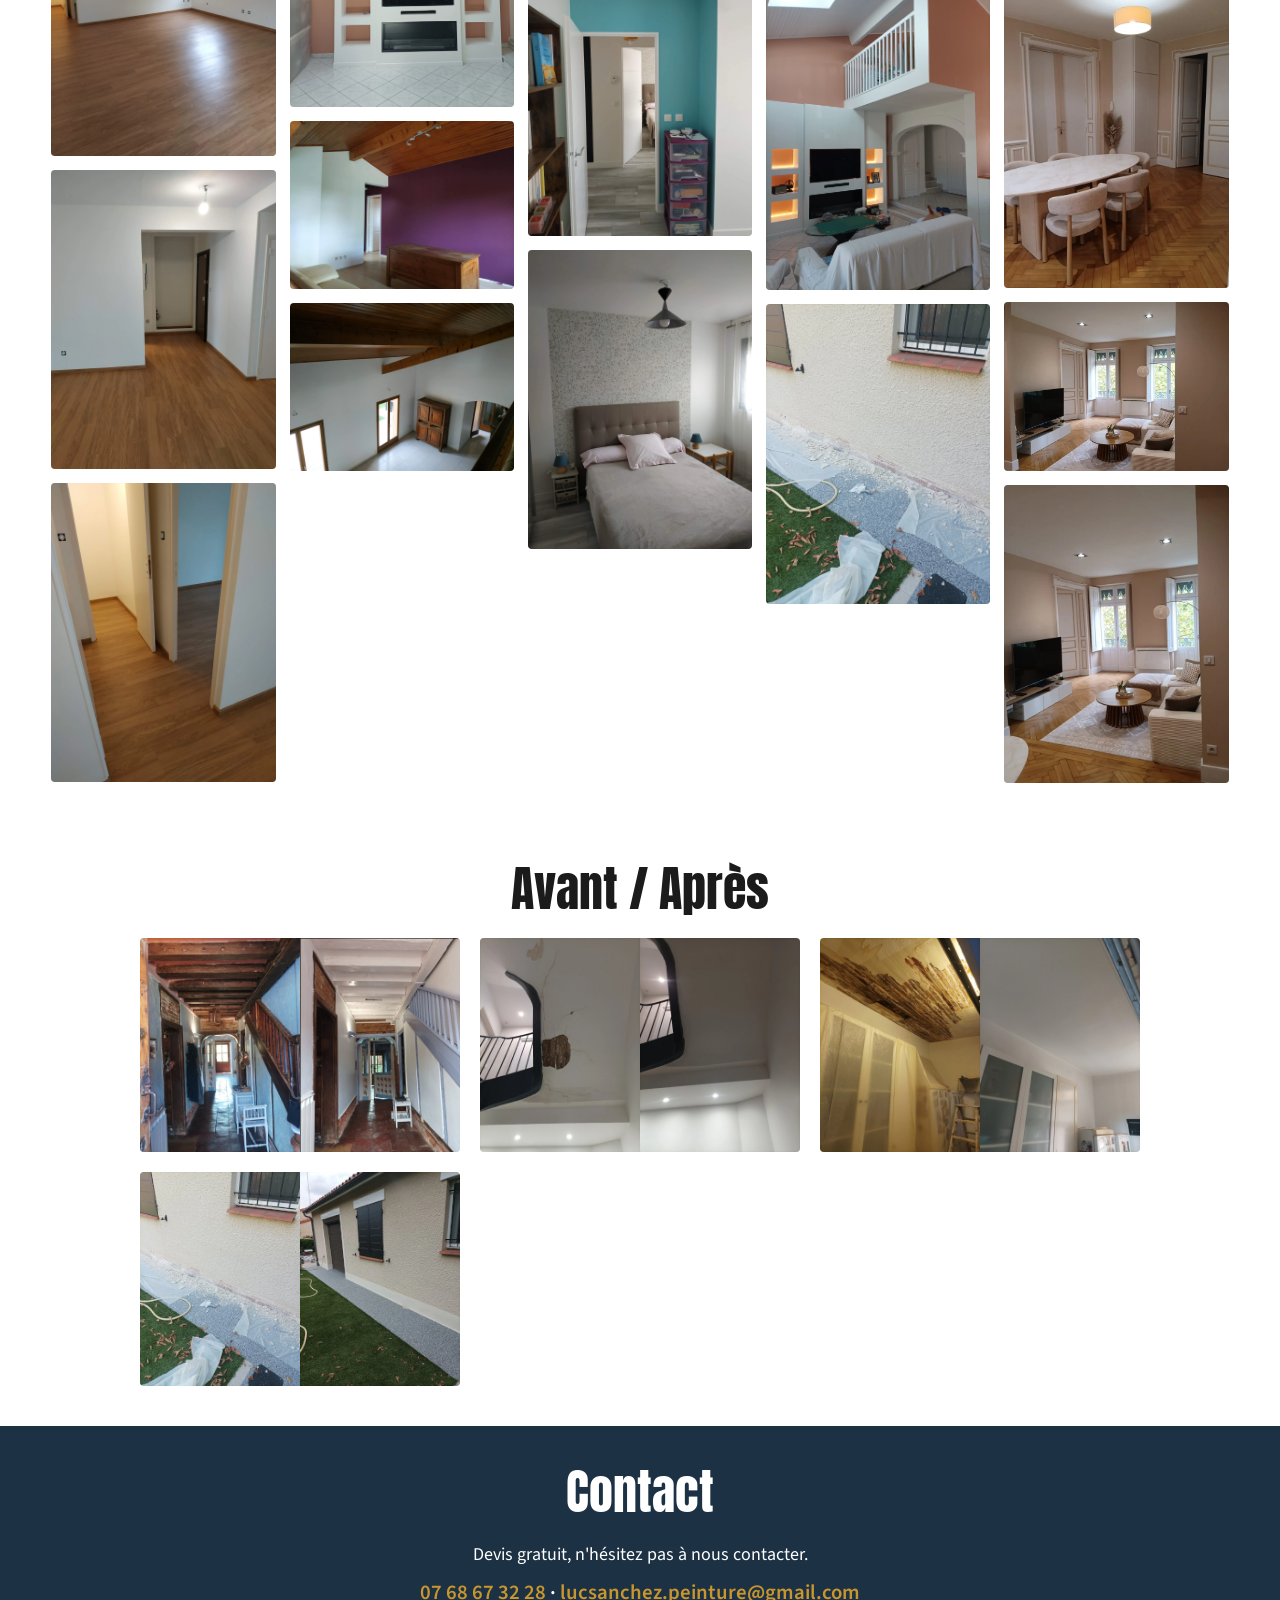
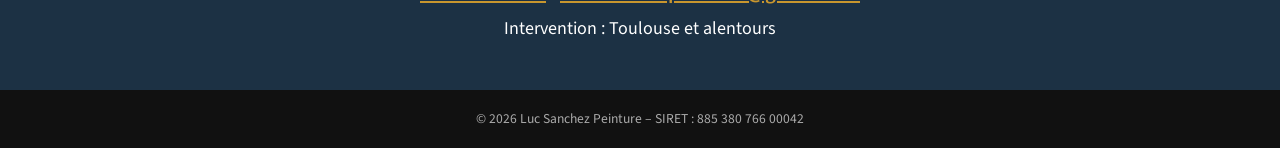
==== commit e7294d1b: "Ajout du formulaire devis" ====
--- a/index.html
+++ b/index.html
@@ -108,7 +108,7 @@
   <p class="baseline">Vos envies, notre savoir faire</p>
 </header>
 <main>
-  <section id="entreprise" class="centre"><h2>Notre entreprise</h2><p class="accroche">Peinture et rénovation sur Toulouse et villes proches</p><p>15 ans d&#x27;expérience à votre service.</p><p>Nous saurons vous accompagner dans vos projets, qu&#x27;il s&#x27;agisse de neuf comme de rénovation.</p><p class="cta"><a class="btn" href="#contact">Demande de devis</a></p></section>
+  <section id="entreprise" class="centre"><h2>Notre entreprise</h2><p class="accroche">Peinture et rénovation sur Toulouse et villes proches</p><p>15 ans d&#x27;expérience à votre service.</p><p>Nous saurons vous accompagner dans vos projets, qu&#x27;il s&#x27;agisse de neuf comme de rénovation.</p><p class="cta"><button class="btn" type="button" data-devis>Demande de devis</button></p></section>
   <section id="services"><ul class="services"><li><img src="images/services/peinture-interieure.jpg" alt="Peinture intérieure" loading="lazy" onerror="this.onerror=null;this.src='images/placeholder.svg'"><div class="bandeau"><span class="ico" aria-hidden="true">🖌️</span><div><h3>Peinture intérieure</h3><p>Des finitions impeccables pour un intérieur qui vous ressemble</p></div></div></li><li><img src="images/services/peinture-exterieure.jpg" alt="Peinture extérieure" loading="lazy" onerror="this.onerror=null;this.src='images/placeholder.svg'"><div class="bandeau"><span class="ico" aria-hidden="true">🏠</span><div><h3>Peinture extérieure</h3><p>Protégez et embellissez vos façades durablement</p></div></div></li><li><img src="images/services/enduits-techniques.jpg" alt="Enduits techniques" loading="lazy" onerror="this.onerror=null;this.src='images/placeholder.svg'"><div class="bandeau"><span class="ico" aria-hidden="true">🧱</span><div><h3>Enduits techniques</h3><p>Des murs parfaits, plus de possibilités</p></div></div></li><li><img src="images/services/papier-peint.jpg" alt="Papier peint / Tapisserie" loading="lazy" onerror="this.onerror=null;this.src='images/placeholder.svg'"><div class="bandeau"><span class="ico" aria-hidden="true">🌿</span><div><h3>Papier peint / Tapisserie</h3><p>Apportez du caractère à vos espaces</p></div></div></li><li><img src="images/services/enduits-decoratifs.jpg" alt="Peinture &amp; enduits décoratifs" loading="lazy" onerror="this.onerror=null;this.src='images/placeholder.svg'"><div class="bandeau"><span class="ico" aria-hidden="true">✨</span><div><h3>Peinture &amp; enduits décoratifs</h3><p>Sublimez vos murs avec des finitions uniques</p></div></div></li><li><img src="images/services/pose-parquet.jpg" alt="Pose de parquet" loading="lazy" onerror="this.onerror=null;this.src='images/placeholder.svg'"><div class="bandeau"><span class="ico" aria-hidden="true">🪵</span><div><h3>Pose de parquet</h3><p>Stratifié, massif et sol PVC pour des sols durables et élégants</p></div></div></li><li><img src="images/services/vitrification.jpg" alt="Vitrification de parquets" loading="lazy" onerror="this.onerror=null;this.src='images/placeholder.svg'"><div class="bandeau"><span class="ico" aria-hidden="true">🛡️</span><div><h3>Vitrification de parquets</h3><p>Redonnez vie à vos sols et protégez-les durablement</p></div></div></li><li><img src="images/services/toile-de-verre.jpg" alt="Pose de toiles de verre" loading="lazy" onerror="this.onerror=null;this.src='images/placeholder.svg'"><div class="bandeau"><span class="ico" aria-hidden="true">🪟</span><div><h3>Pose de toiles de verre</h3><p>Une solution solide et élégante pour vos murs</p></div></div></li></ul></section>
   <section id="realisations"><h2>Nos réalisations</h2><div class="galerie"><img src="images/realisations/01.webp" alt="Réalisation 1 – peinture et rénovation à Toulouse" loading="lazy" tabindex="0" onerror="this.onerror=null;this.src='images/placeholder.svg'"><img src="images/realisations/02.webp" alt="Réalisation 2 – peinture et rénovation à Toulouse" loading="lazy" tabindex="0" onerror="this.onerror=null;this.src='images/placeholder.svg'"><img src="images/realisations/03.webp" alt="Réalisation 3 – peinture et rénovation à Toulouse" loading="lazy" tabindex="0" onerror="this.onerror=null;this.src='images/placeholder.svg'"><img src="images/realisations/04.webp" alt="Réalisation 4 – peinture et rénovation à Toulouse" loading="lazy" tabindex="0" onerror="this.onerror=null;this.src='images/placeholder.svg'"><img src="images/realisations/05.webp" alt="Réalisation 5 – peinture et rénovation à Toulouse" loading="lazy" tabindex="0" onerror="this.onerror=null;this.src='images/placeholder.svg'"><img src="images/realisations/06.webp" alt="Réalisation 6 – peinture et rénovation à Toulouse" loading="lazy" tabindex="0" onerror="this.onerror=null;this.src='images/placeholder.svg'"><img src="images/realisations/07.webp" alt="Réalisation 7 – peinture et rénovation à Toulouse" loading="lazy" tabindex="0" onerror="this.onerror=null;this.src='images/placeholder.svg'"><img src="images/realisations/08.webp" alt="Réalisation 8 – peinture et rénovation à Toulouse" loading="lazy" tabindex="0" onerror="this.onerror=null;this.src='images/placeholder.svg'"><img src="images/realisations/09.webp" alt="Réalisation 9 – peinture et rénovation à Toulouse" loading="lazy" tabindex="0" onerror="this.onerror=null;this.src='images/placeholder.svg'"><img src="images/realisations/10.webp" alt="Réalisation 10 – peinture et rénovation à Toulouse" loading="lazy" tabindex="0" onerror="this.onerror=null;this.src='images/placeholder.svg'"><img src="images/realisations/11.webp" alt="Réalisation 11 – peinture et rénovation à Toulouse" loading="lazy" tabindex="0" onerror="this.onerror=null;this.src='images/placeholder.svg'"><img src="images/realisations/12.webp" alt="Réalisation 12 – peinture et rénovation à Toulouse" loading="lazy" tabindex="0" onerror="this.onerror=null;this.src='images/placeholder.svg'"><img src="images/realisations/13.webp" alt="Réalisation 13 – peinture et rénovation à Toulouse" loading="lazy" tabindex="0" onerror="this.onerror=null;this.src='images/placeholder.svg'"><img src="images/realisations/14.webp" alt="Réalisation 14 – peinture et rénovation à Toulouse" loading="lazy" tabindex="0" onerror="this.onerror=null;this.src='images/placeholder.svg'"><img src="images/realisations/15.webp" alt="Réalisation 15 – peinture et rénovation à Toulouse" loading="lazy" tabindex="0" onerror="this.onerror=null;this.src='images/placeholder.svg'"><img src="images/realisations/16.webp" alt="Réalisation 16 – peinture et rénovation à Toulouse" loading="lazy" tabindex="0" onerror="this.onerror=null;this.src='images/placeholder.svg'"><img src="images/realisations/17.webp" alt="Réalisation 17 – peinture et rénovation à Toulouse" loading="lazy" tabindex="0" onerror="this.onerror=null;this.src='images/placeholder.svg'"><img src="images/realisations/18.webp" alt="Réalisation 18 – peinture et rénovation à Toulouse" loading="lazy" tabindex="0" onerror="this.onerror=null;this.src='images/placeholder.svg'"><img src="images/realisations/19.webp" alt="Réalisation 19 – peinture et rénovation à Toulouse" loading="lazy" tabindex="0" onerror="this.onerror=null;this.src='images/placeholder.svg'"><img src="images/realisations/20.webp" alt="Réalisation 20 – peinture et rénovation à Toulouse" loading="lazy" tabindex="0" onerror="this.onerror=null;this.src='images/placeholder.svg'"><img src="images/realisations/21.webp" alt="Réalisation 21 – peinture et rénovation à Toulouse" loading="lazy" tabindex="0" onerror="this.onerror=null;this.src='images/placeholder.svg'"><img src="images/realisations/22.webp" alt="Réalisation 22 – peinture et rénovation à Toulouse" loading="lazy" tabindex="0" onerror="this.onerror=null;this.src='images/placeholder.svg'"><img src="images/realisations/23.webp" alt="Réalisation 23 – peinture et rénovation à Toulouse" loading="lazy" tabindex="0" onerror="this.onerror=null;this.src='images/placeholder.svg'"><img src="images/realisations/24.webp" alt="Réalisation 24 – peinture et rénovation à Toulouse" loading="lazy" tabindex="0" onerror="this.onerror=null;this.src='images/placeholder.svg'"><img src="images/realisations/25.webp" alt="Réalisation 25 – peinture et rénovation à Toulouse" loading="lazy" tabindex="0" onerror="this.onerror=null;this.src='images/placeholder.svg'"><img src="images/realisations/26.webp" alt="Réalisation 26 – peinture et rénovation à Toulouse" loading="lazy" tabindex="0" onerror="this.onerror=null;this.src='images/placeholder.svg'"><img src="images/realisations/27.webp" alt="Réalisation 27 – peinture et rénovation à Toulouse" loading="lazy" tabindex="0" onerror="this.onerror=null;this.src='images/placeholder.svg'"><img src="images/realisations/28.webp" alt="Réalisation 28 – peinture et rénovation à Toulouse" loading="lazy" tabindex="0" onerror="this.onerror=null;this.src='images/placeholder.svg'"><img src="images/realisations/29.webp" alt="Réalisation 29 – peinture et rénovation à Toulouse" loading="lazy" tabindex="0" onerror="this.onerror=null;this.src='images/placeholder.svg'"><img src="images/realisations/30.webp" alt="Réalisation 30 – peinture et rénovation à Toulouse" loading="lazy" tabindex="0" onerror="this.onerror=null;this.src='images/placeholder.svg'"><img src="images/realisations/31.webp" alt="Réalisation 31 – peinture et rénovation à Toulouse" loading="lazy" tabindex="0" onerror="this.onerror=null;this.src='images/placeholder.svg'"><img src="images/realisations/32.webp" alt="Réalisation 32 – peinture et rénovation à Toulouse" loading="lazy" tabindex="0" onerror="this.onerror=null;this.src='images/placeholder.svg'"><img src="images/realisations/33.webp" alt="Réalisation 33 – peinture et rénovation à Toulouse" loading="lazy" tabindex="0" onerror="this.onerror=null;this.src='images/placeholder.svg'"><img src="images/realisations/34.webp" alt="Réalisation 34 – peinture et rénovation à Toulouse" loading="lazy" tabindex="0" onerror="this.onerror=null;this.src='images/placeholder.svg'"><img src="images/realisations/35.webp" alt="Réalisation 35 – peinture et rénovation à Toulouse" loading="lazy" tabindex="0" onerror="this.onerror=null;this.src='images/placeholder.svg'"><img src="images/realisations/36.webp" alt="Réalisation 36 – peinture et rénovation à Toulouse" loading="lazy" tabindex="0" onerror="this.onerror=null;this.src='images/placeholder.svg'"><img src="images/realisations/37.webp" alt="Réalisation 37 – peinture et rénovation à Toulouse" loading="lazy" tabindex="0" onerror="this.onerror=null;this.src='images/placeholder.svg'"><img src="images/realisations/38.webp" alt="Réalisation 38 – peinture et rénovation à Toulouse" loading="lazy" tabindex="0" onerror="this.onerror=null;this.src='images/placeholder.svg'"><img src="images/realisations/39.webp" alt="Réalisation 39 – peinture et rénovation à Toulouse" loading="lazy" tabindex="0" onerror="this.onerror=null;this.src='images/placeholder.svg'"><img src="images/realisations/40.webp" alt="Réalisation 40 – peinture et rénovation à Toulouse" loading="lazy" tabindex="0" onerror="this.onerror=null;this.src='images/placeholder.svg'"><img src="images/realisations/Sans-titre3.webp" alt="Réalisation 41 – peinture et rénovation à Toulouse" loading="lazy" tabindex="0" onerror="this.onerror=null;this.src='images/placeholder.svg'"></div></section>
   <section id="avant-apres"><h2>Avant / Après</h2><div class="duo"><img src="images/avant-apres/1.jpg" alt="Avant / après 1 – Luc Sanchez Peinture" loading="lazy" tabindex="0" onerror="this.onerror=null;this.src='images/placeholder.svg'"><img src="images/avant-apres/2.jpg" alt="Avant / après 2 – Luc Sanchez Peinture" loading="lazy" tabindex="0" onerror="this.onerror=null;this.src='images/placeholder.svg'"><img src="images/avant-apres/3.jpg" alt="Avant / après 3 – Luc Sanchez Peinture" loading="lazy" tabindex="0" onerror="this.onerror=null;this.src='images/placeholder.svg'"><img src="images/avant-apres/4.jpg" alt="Avant / après 4 – Luc Sanchez Peinture" loading="lazy" tabindex="0" onerror="this.onerror=null;this.src='images/placeholder.svg'"></div></section>
@@ -116,7 +116,21 @@
     <p class="coord"><a href="tel:0768673228">07 68 67 32 28</a> · <a href="mailto:lucsanchez.peinture@gmail.com">lucsanchez.peinture@gmail.com</a></p><p>Intervention : Toulouse et alentours</p></section>
 </main>
 <footer><p>© 2026 Luc Sanchez Peinture – SIRET : 885 380 766 00042</p></footer>
-
+<dialog id="devis" aria-labelledby="devis-titre"><div class="cadre">
+  <h2 id="devis-titre">Demande de devis</h2>
+  <form action="https://formspree.io/f/xljjzvwq" method="POST">
+    <label>Nom <input name="nom" required autocomplete="name"></label>
+    <label>Téléphone <input name="telephone" type="tel" autocomplete="tel"></label>
+    <label>E-mail <input name="email" type="email" required autocomplete="email"></label>
+    <label>Commune du chantier <input name="commune"></label>
+    <label>Type de travaux <select name="travaux"><option value="">Choisir…</option><option>Peinture intérieure</option><option>Peinture extérieure</option><option>Enduits techniques</option><option>Papier peint / Tapisserie</option><option>Peinture &amp; enduits décoratifs</option><option>Pose de parquet</option><option>Vitrification de parquets</option><option>Pose de toiles de verre</option><option>Autre</option></select></label>
+    <label>Votre projet <textarea name="message" rows="4" required></textarea></label>
+    <input type="text" name="_gotcha" tabindex="-1" autocomplete="off" style="display:none">
+    <input type="hidden" name="_subject" value="Demande de devis – Luc Sanchez Peinture">
+    <p class="rgpd">Ces informations servent uniquement à répondre à votre demande.</p>
+    <p class="retour" role="status" aria-live="polite"></p>
+    <div class="actions"><button class="btn" type="submit">Envoyer ma demande</button><button class="btn sec" type="button" data-fermer>Fermer</button></div>
+  </form></div></dialog>
 <dialog id="zoom"><img alt=""><button aria-label="Fermer">×</button></dialog>
 <script src="script.js"></script>
 </body>
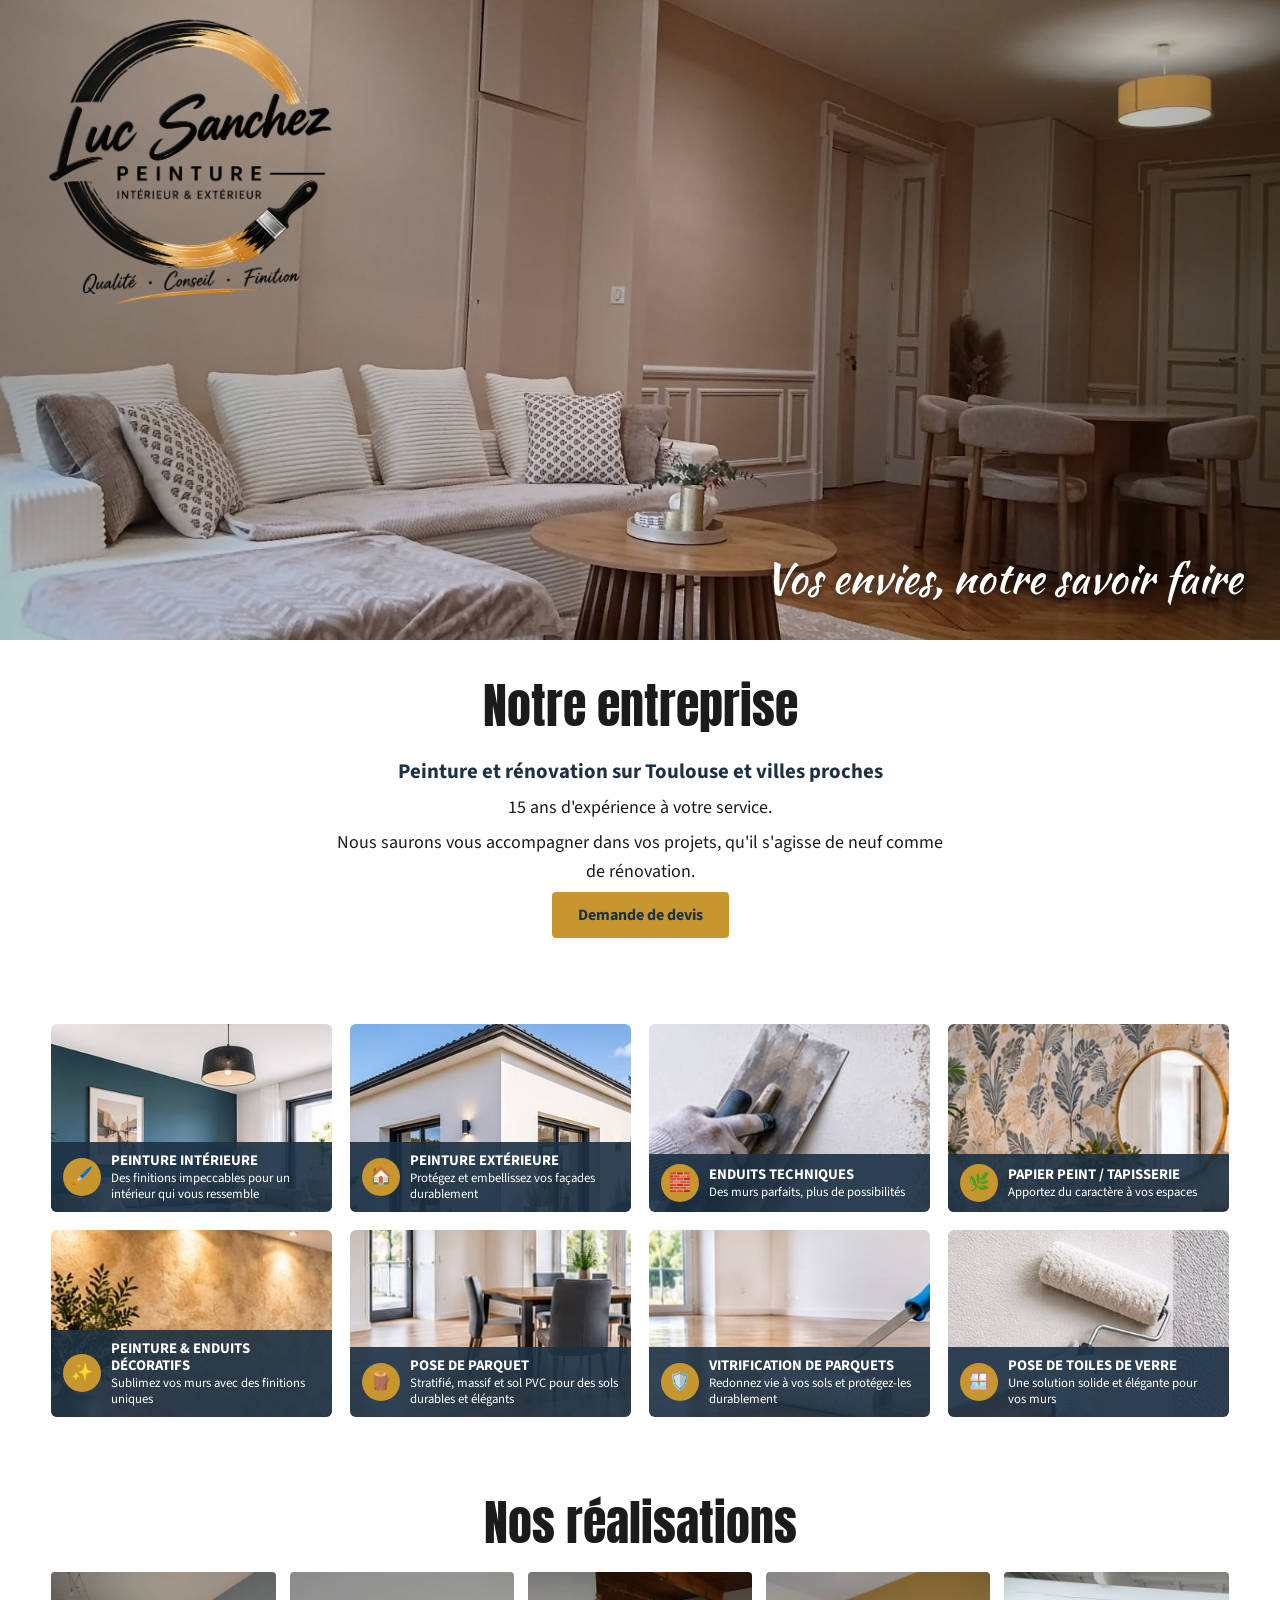
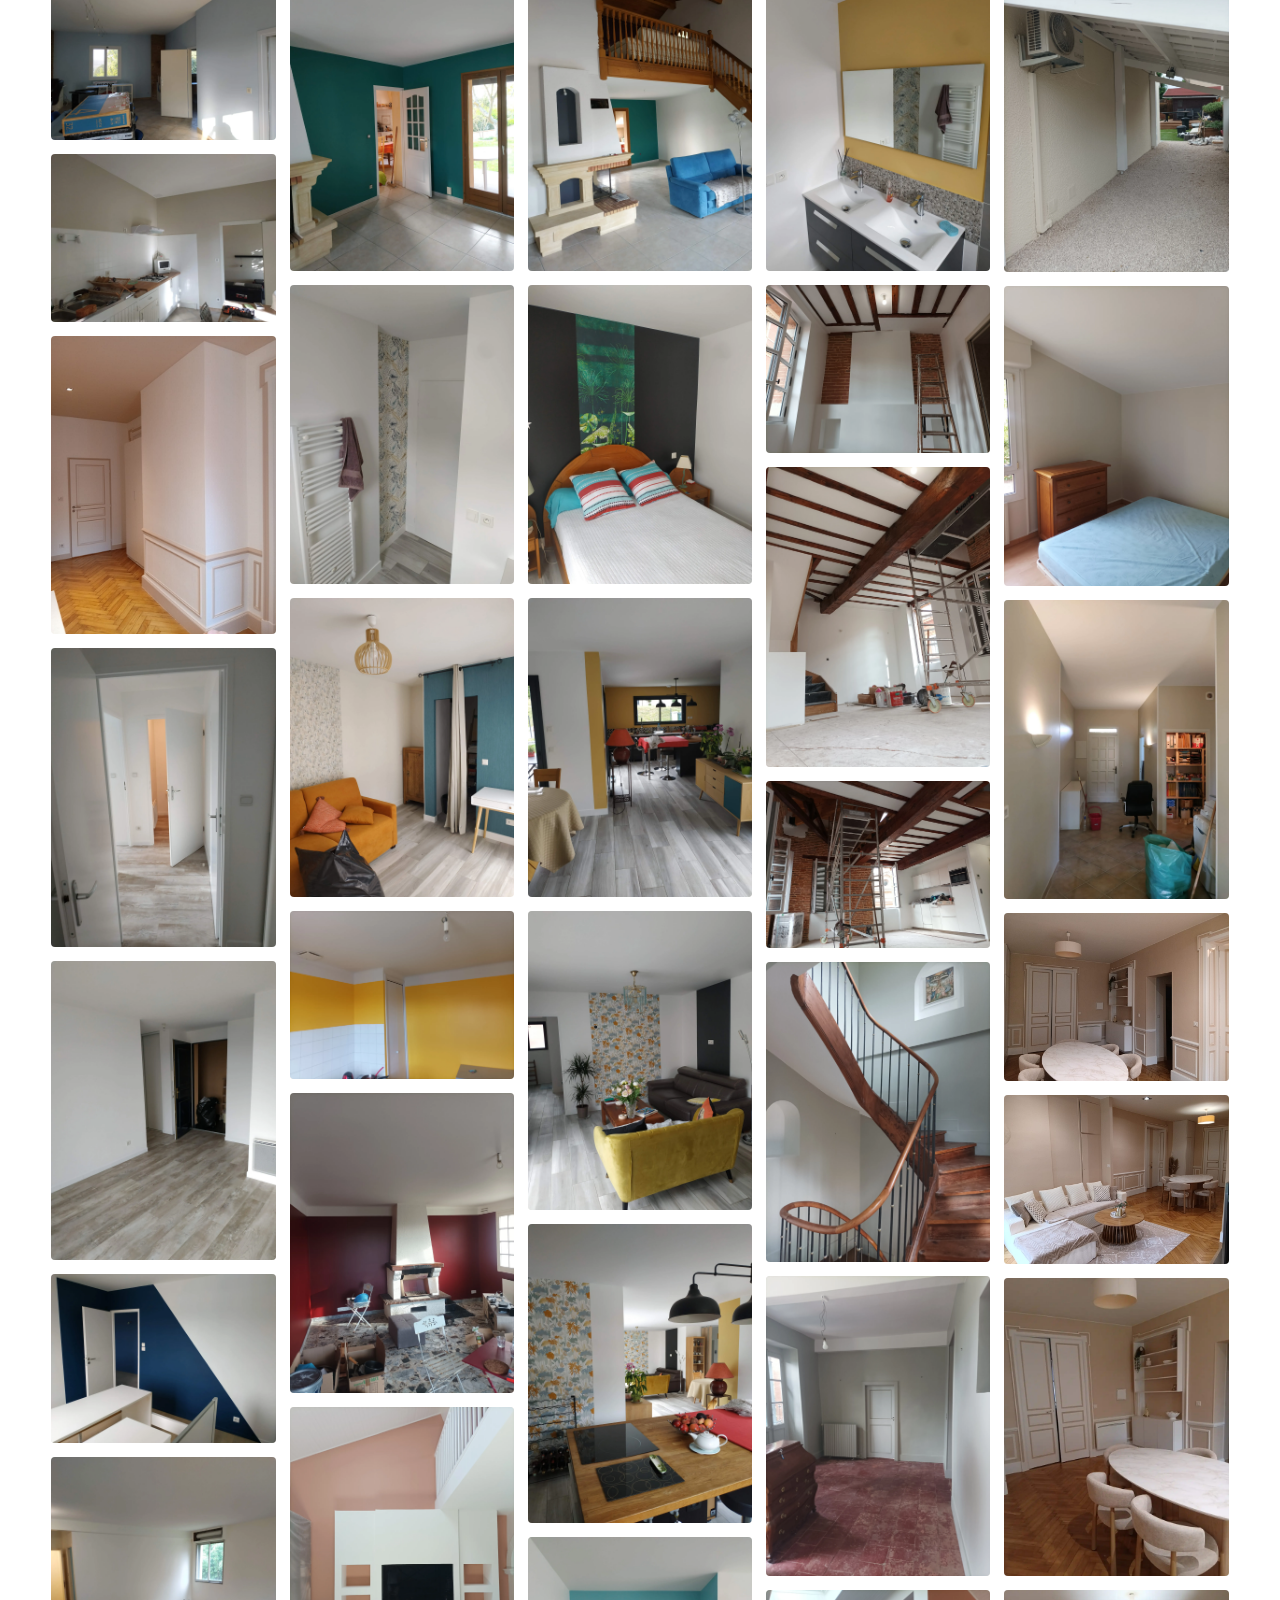
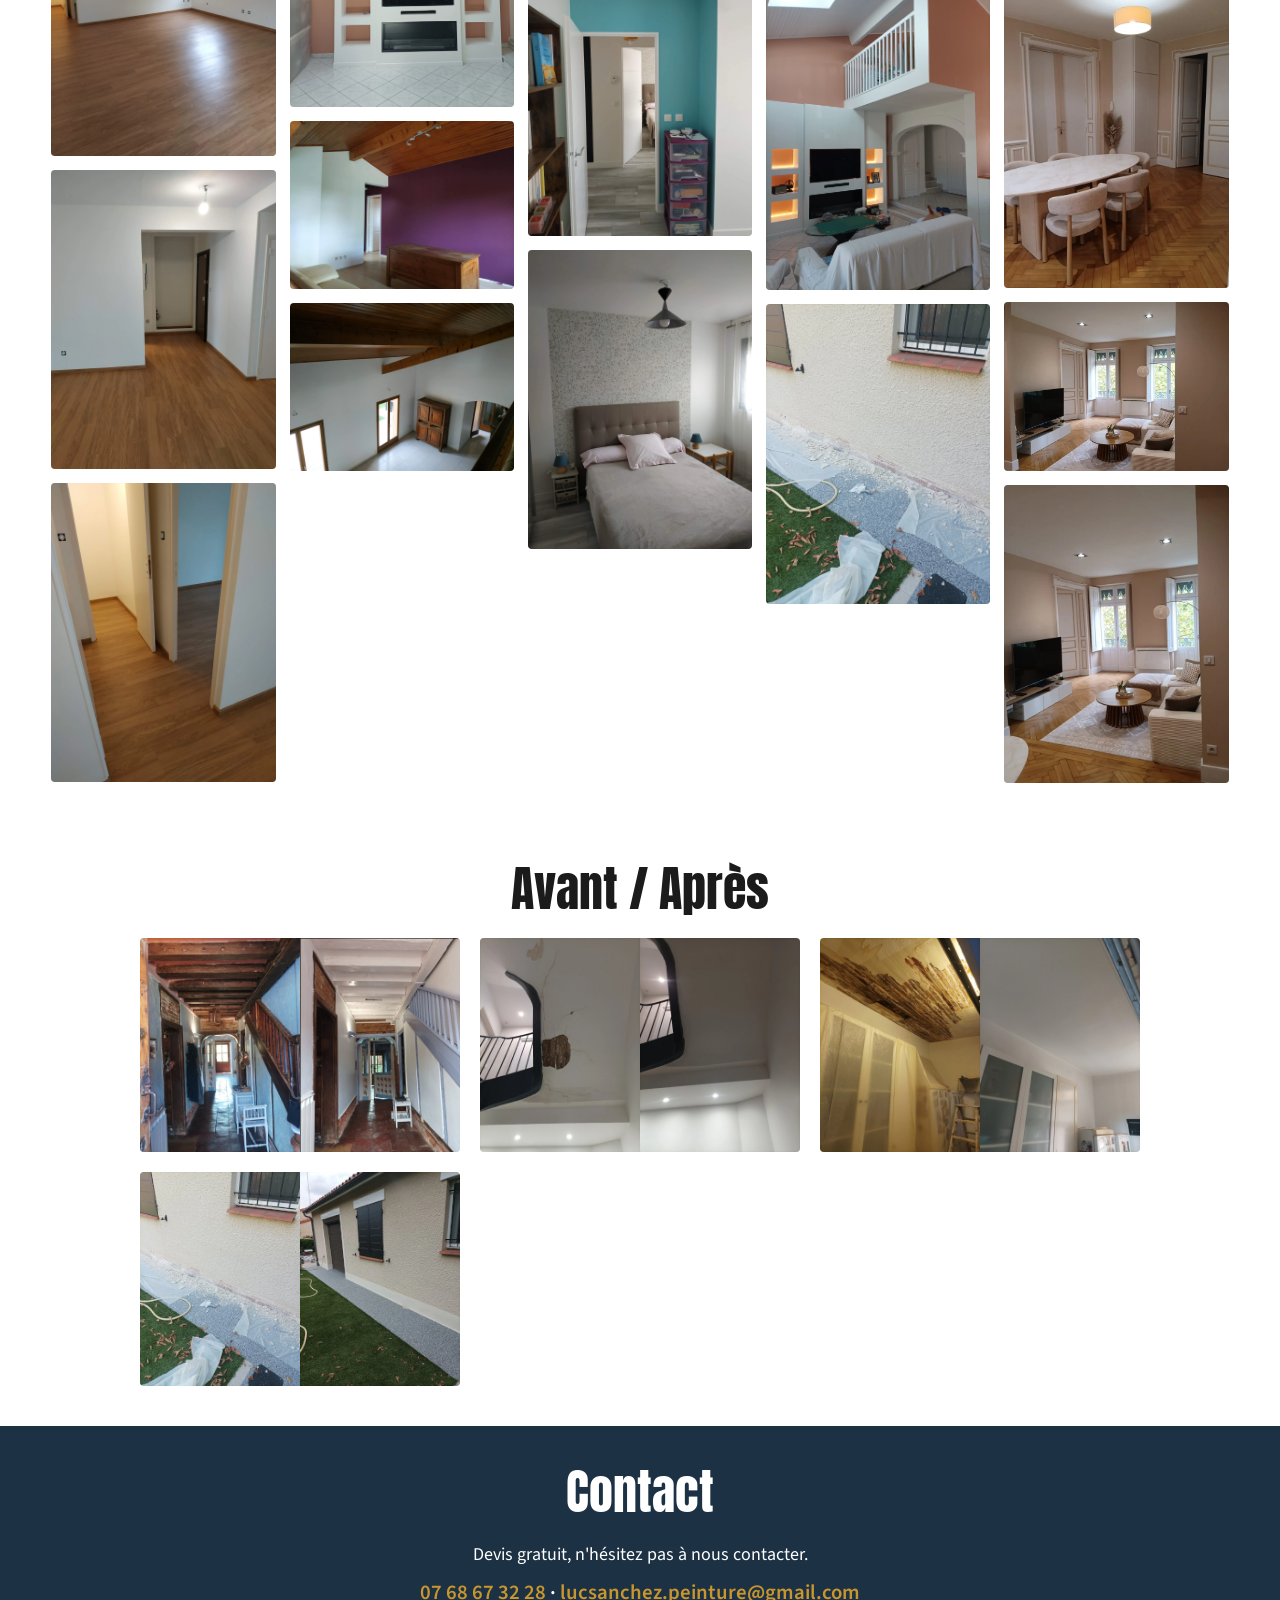
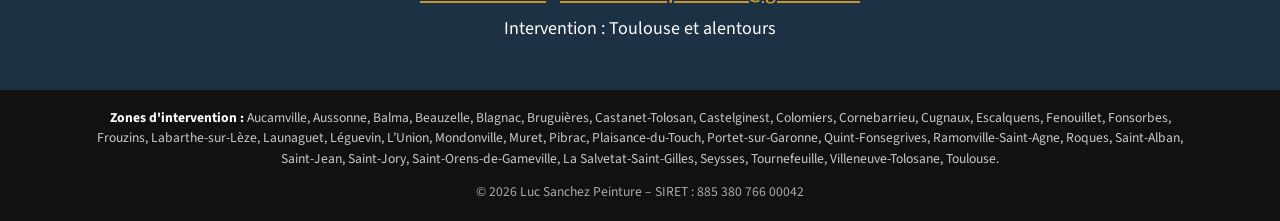
==== commit b56aa6c1: "Mise à jour du nom de domaine" ====
--- a/index.html
+++ b/index.html
@@ -4,9 +4,12 @@
 <meta charset="utf-8">
 <meta name="viewport" content="width=device-width,initial-scale=1">
 <title>Luc Sanchez Peinture – Peintre en bâtiment à Toulouse</title>
-<meta name="description" content="Vos envies, notre savoir faire">
+<meta name="description" content="Peintre en bâtiment à Toulouse et environs : peinture intérieure et extérieure, décoration, pose de parquet, rénovation. 15 ans d&#x27;expérience. Devis gratuit.">
+<link rel="canonical" href="https://lsz-peinture.fr/">
+<meta property="og:url" content="https://lsz-peinture.fr/">
+<meta property="og:image" content="https://lsz-peinture.fr/images/hero.jpg">
 <meta property="og:title" content="Luc Sanchez Peinture – Peintre en bâtiment à Toulouse">
-<meta property="og:description" content="Vos envies, notre savoir faire">
+<meta property="og:description" content="Peintre en bâtiment à Toulouse et environs : peinture intérieure et extérieure, décoration, pose de parquet, rénovation. 15 ans d&#x27;expérience. Devis gratuit.">
 <meta property="og:type" content="website">
 <meta property="og:locale" content="fr_FR">
 <meta name="twitter:card" content="summary_large_image">
@@ -22,15 +25,173 @@
  "@context": "https://schema.org",
  "@type": "HousePainter",
  "name": "Luc Sanchez Peinture",
+ "alternateName": "Luc Peinture",
+ "url": "https://lsz-peinture.fr/",
  "telephone": "+33768673228",
  "email": "lucsanchez.peinture@gmail.com",
- "description": "Vos envies, notre savoir faire",
+ "description": "Peintre en bâtiment à Toulouse et environs : peinture intérieure et extérieure, décoration, pose de parquet, rénovation. 15 ans d'expérience. Devis gratuit.",
+ "image": "https://lsz-peinture.fr/images/hero.jpg",
+ "logo": "https://lsz-peinture.fr/images/logo.png",
  "address": {
   "@type": "PostalAddress",
   "addressLocality": "Toulouse",
   "addressRegion": "Occitanie",
   "addressCountry": "FR"
  },
+ "areaServed": [
+  {
+   "@type": "City",
+   "name": "Aucamville"
+  },
+  {
+   "@type": "City",
+   "name": "Aussonne"
+  },
+  {
+   "@type": "City",
+   "name": "Balma"
+  },
+  {
+   "@type": "City",
+   "name": "Beauzelle"
+  },
+  {
+   "@type": "City",
+   "name": "Blagnac"
+  },
+  {
+   "@type": "City",
+   "name": "Bruguières"
+  },
+  {
+   "@type": "City",
+   "name": "Castanet-Tolosan"
+  },
+  {
+   "@type": "City",
+   "name": "Castelginest"
+  },
+  {
+   "@type": "City",
+   "name": "Colomiers"
+  },
+  {
+   "@type": "City",
+   "name": "Cornebarrieu"
+  },
+  {
+   "@type": "City",
+   "name": "Cugnaux"
+  },
+  {
+   "@type": "City",
+   "name": "Escalquens"
+  },
+  {
+   "@type": "City",
+   "name": "Fenouillet"
+  },
+  {
+   "@type": "City",
+   "name": "Fonsorbes"
+  },
+  {
+   "@type": "City",
+   "name": "Frouzins"
+  },
+  {
+   "@type": "City",
+   "name": "Labarthe-sur-Lèze"
+  },
+  {
+   "@type": "City",
+   "name": "Launaguet"
+  },
+  {
+   "@type": "City",
+   "name": "Léguevin"
+  },
+  {
+   "@type": "City",
+   "name": "L’Union"
+  },
+  {
+   "@type": "City",
+   "name": "Mondonville"
+  },
+  {
+   "@type": "City",
+   "name": "Muret"
+  },
+  {
+   "@type": "City",
+   "name": "Pibrac"
+  },
+  {
+   "@type": "City",
+   "name": "Plaisance-du-Touch"
+  },
+  {
+   "@type": "City",
+   "name": "Portet-sur-Garonne"
+  },
+  {
+   "@type": "City",
+   "name": "Quint-Fonsegrives"
+  },
+  {
+   "@type": "City",
+   "name": "Ramonville-Saint-Agne"
+  },
+  {
+   "@type": "City",
+   "name": "Roques"
+  },
+  {
+   "@type": "City",
+   "name": "Saint-Alban"
+  },
+  {
+   "@type": "City",
+   "name": "Saint-Jean"
+  },
+  {
+   "@type": "City",
+   "name": "Saint-Jory"
+  },
+  {
+   "@type": "City",
+   "name": "Saint-Orens-de-Gameville"
+  },
+  {
+   "@type": "City",
+   "name": "La Salvetat-Saint-Gilles"
+  },
+  {
+   "@type": "City",
+   "name": "Seysses"
+  },
+  {
+   "@type": "City",
+   "name": "Tournefeuille"
+  },
+  {
+   "@type": "City",
+   "name": "Villeneuve-Tolosane"
+  },
+  {
+   "@type": "City",
+   "name": "Toulouse"
+  }
+ ],
+ "knowsAbout": [
+  "Peintre en bâtiment",
+  "Décorateur",
+  "Pose de parquet",
+  "Rénovation",
+  "Peinture intérieure",
+  "Peinture extérieure"
+ ],
  "makesOffer": [
   {
    "@type": "Offer",
@@ -115,7 +276,7 @@
   <section id="contact" class="centre"><h2>Contact</h2><p>Devis gratuit, n&#x27;hésitez pas à nous contacter.</p>
     <p class="coord"><a href="tel:0768673228">07 68 67 32 28</a> · <a href="mailto:lucsanchez.peinture@gmail.com">lucsanchez.peinture@gmail.com</a></p><p>Intervention : Toulouse et alentours</p></section>
 </main>
-<footer><p>© 2026 Luc Sanchez Peinture – SIRET : 885 380 766 00042</p></footer>
+<footer><p class="zones"><strong>Zones d'intervention :</strong> Aucamville, Aussonne, Balma, Beauzelle, Blagnac, Bruguières, Castanet-Tolosan, Castelginest, Colomiers, Cornebarrieu, Cugnaux, Escalquens, Fenouillet, Fonsorbes, Frouzins, Labarthe-sur-Lèze, Launaguet, Léguevin, L’Union, Mondonville, Muret, Pibrac, Plaisance-du-Touch, Portet-sur-Garonne, Quint-Fonsegrives, Ramonville-Saint-Agne, Roques, Saint-Alban, Saint-Jean, Saint-Jory, Saint-Orens-de-Gameville, La Salvetat-Saint-Gilles, Seysses, Tournefeuille, Villeneuve-Tolosane, Toulouse.</p><p>© 2026 Luc Sanchez Peinture – SIRET : 885 380 766 00042</p></footer>
 <dialog id="devis" aria-labelledby="devis-titre"><div class="cadre">
   <h2 id="devis-titre">Demande de devis</h2>
   <form action="https://formspree.io/f/xljjzvwq" method="POST">
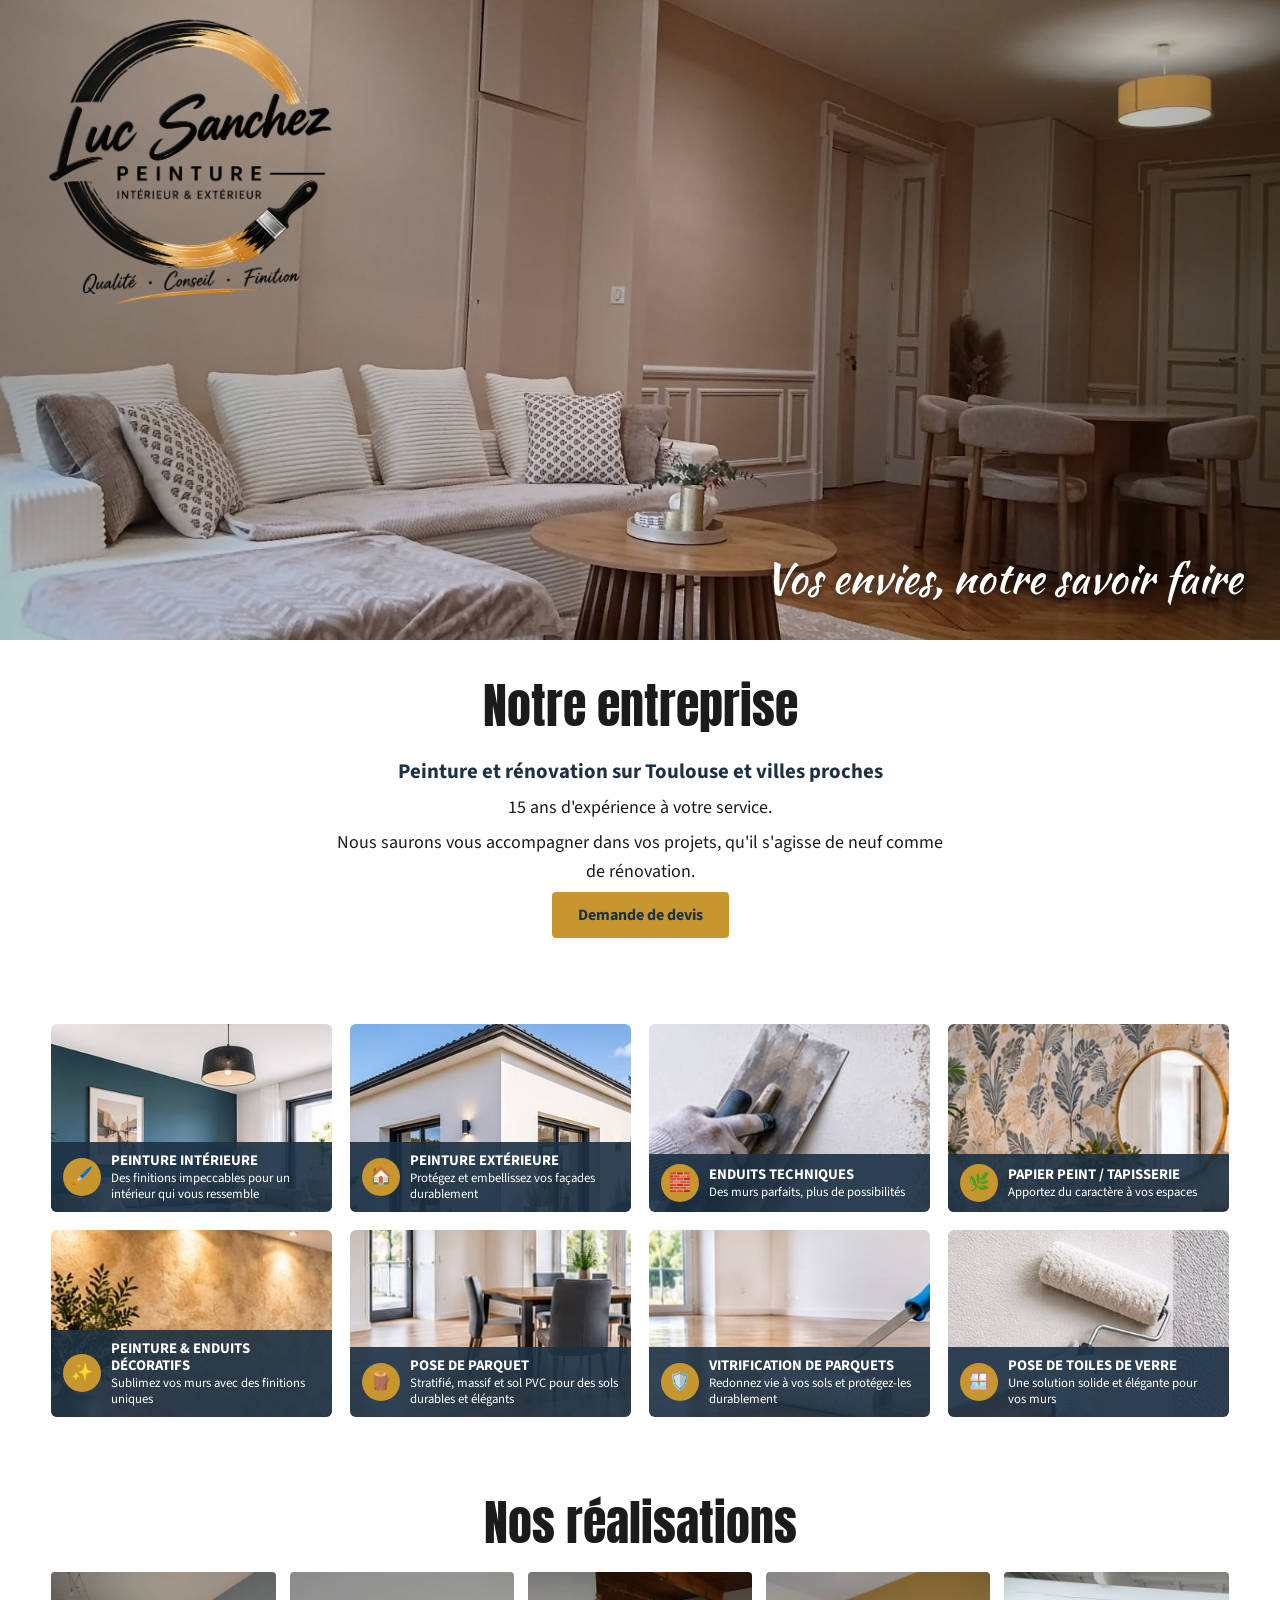
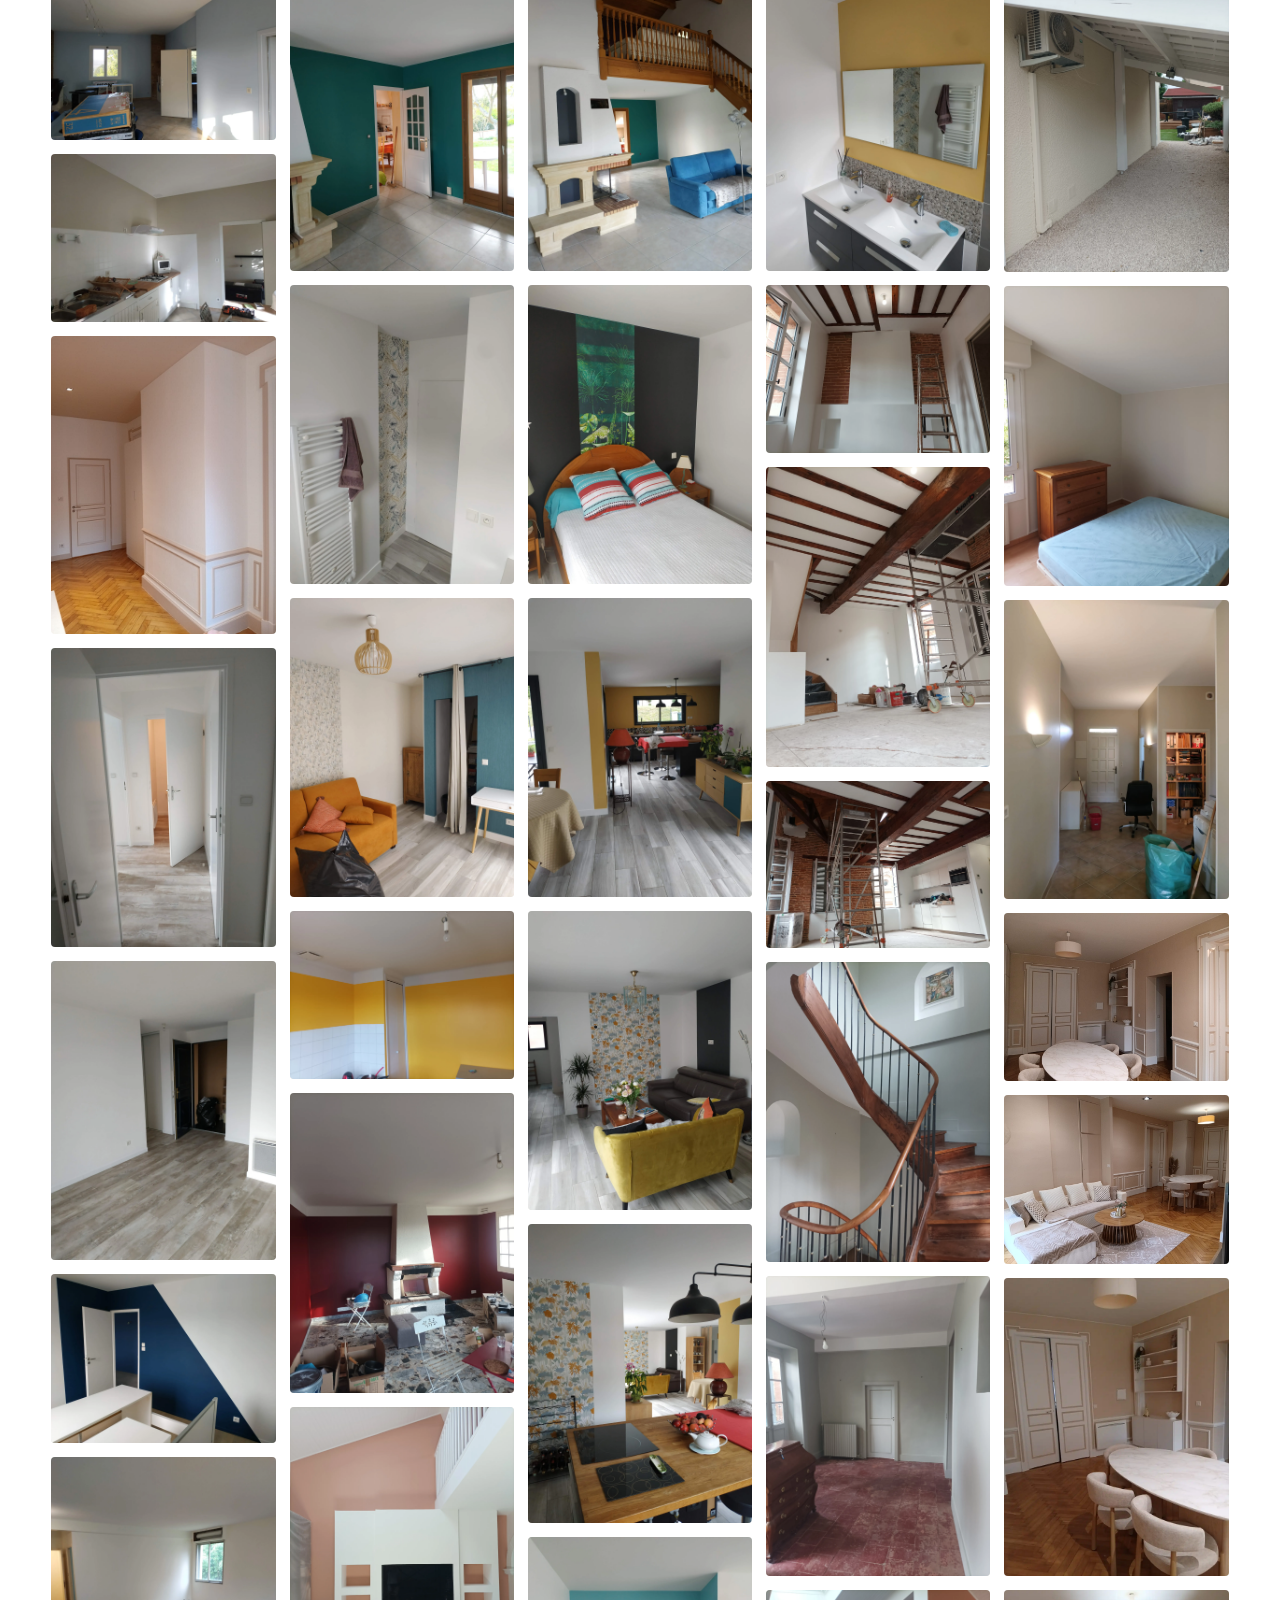
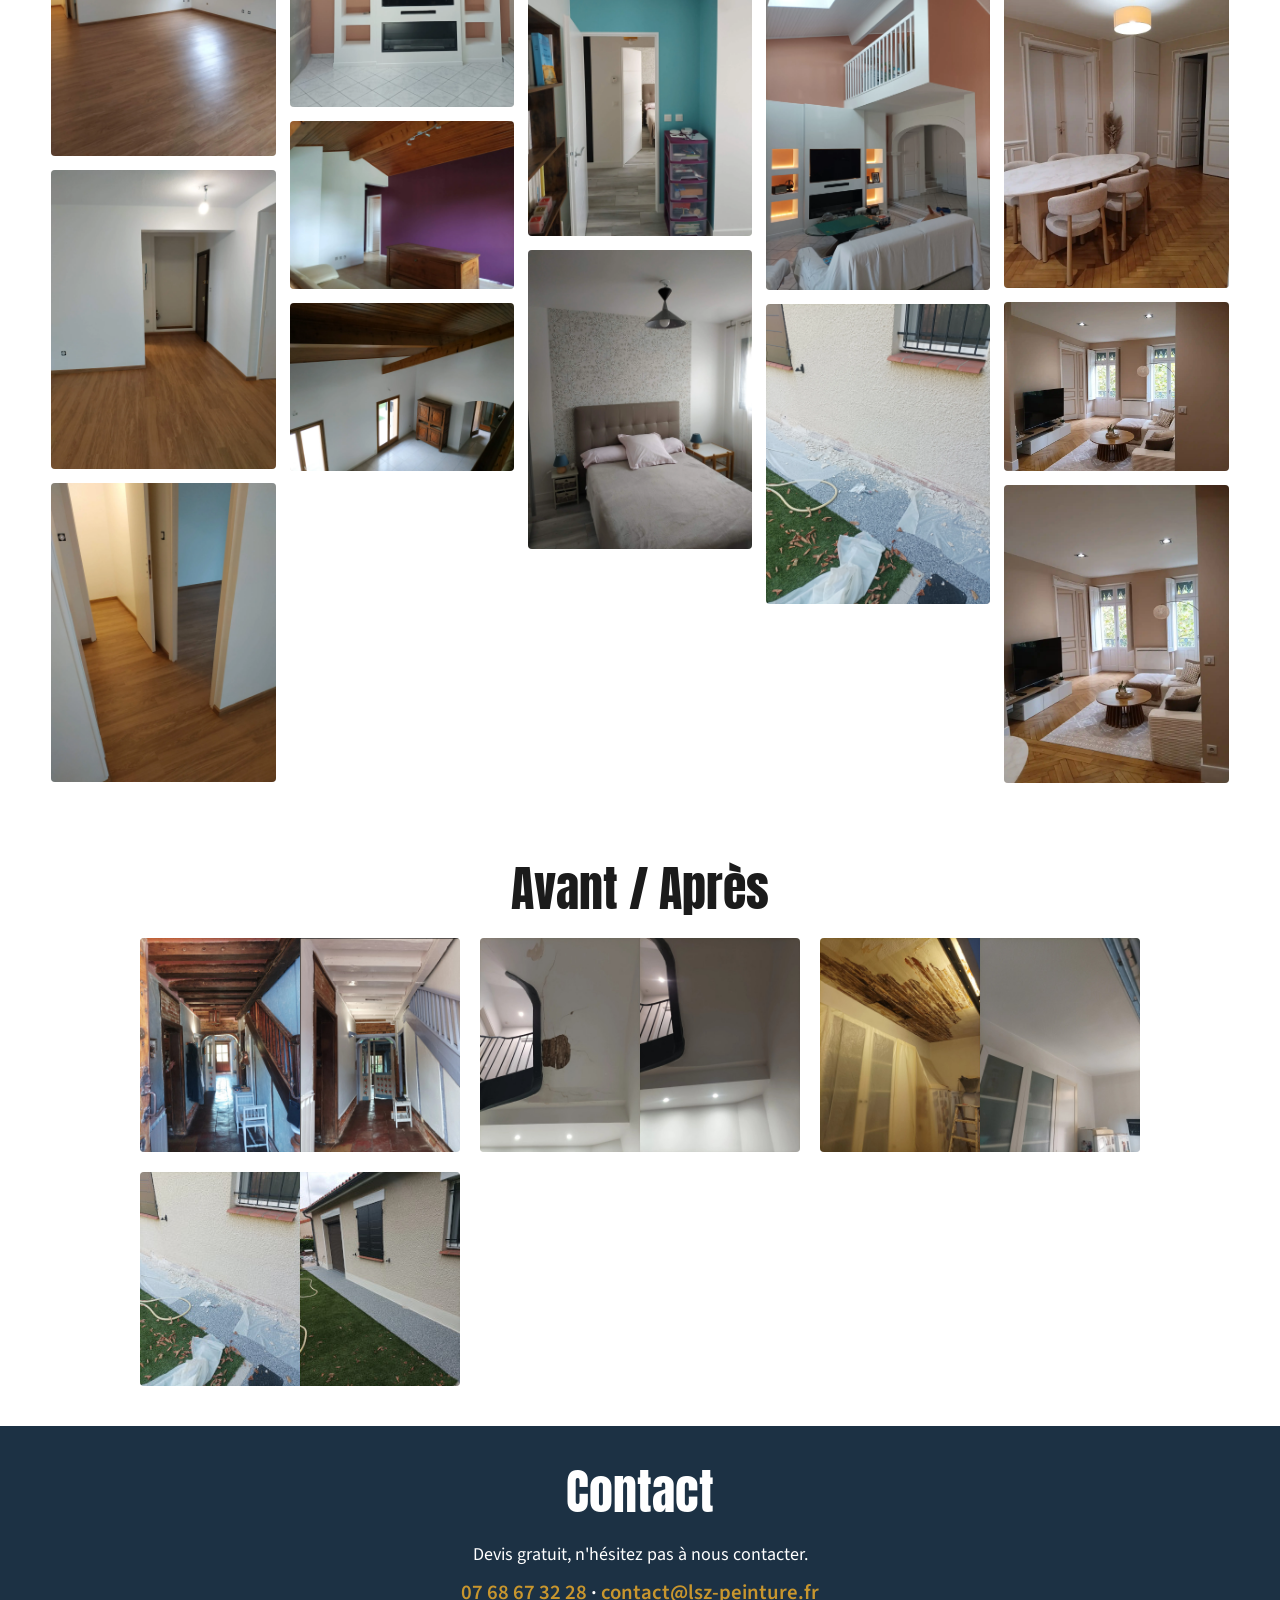
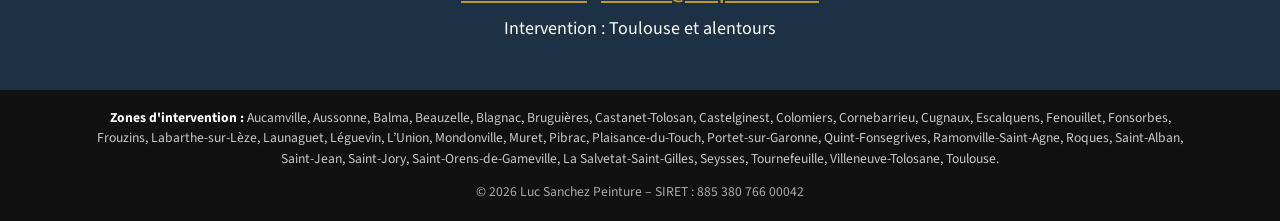
==== commit 4b4dc930: "maj contac" ====
--- a/index.html
+++ b/index.html
@@ -28,7 +28,7 @@
  "alternateName": "Luc Peinture",
  "url": "https://lsz-peinture.fr/",
  "telephone": "+33768673228",
- "email": "lucsanchez.peinture@gmail.com",
+ "email": "contact@lsz-peinture.fr",
  "description": "Peintre en bâtiment à Toulouse et environs : peinture intérieure et extérieure, décoration, pose de parquet, rénovation. 15 ans d'expérience. Devis gratuit.",
  "image": "https://lsz-peinture.fr/images/hero.jpg",
  "logo": "https://lsz-peinture.fr/images/logo.png",
@@ -274,7 +274,7 @@
   <section id="realisations"><h2>Nos réalisations</h2><div class="galerie"><img src="images/realisations/01.webp" alt="Réalisation 1 – peinture et rénovation à Toulouse" loading="lazy" tabindex="0" onerror="this.onerror=null;this.src='images/placeholder.svg'"><img src="images/realisations/02.webp" alt="Réalisation 2 – peinture et rénovation à Toulouse" loading="lazy" tabindex="0" onerror="this.onerror=null;this.src='images/placeholder.svg'"><img src="images/realisations/03.webp" alt="Réalisation 3 – peinture et rénovation à Toulouse" loading="lazy" tabindex="0" onerror="this.onerror=null;this.src='images/placeholder.svg'"><img src="images/realisations/04.webp" alt="Réalisation 4 – peinture et rénovation à Toulouse" loading="lazy" tabindex="0" onerror="this.onerror=null;this.src='images/placeholder.svg'"><img src="images/realisations/05.webp" alt="Réalisation 5 – peinture et rénovation à Toulouse" loading="lazy" tabindex="0" onerror="this.onerror=null;this.src='images/placeholder.svg'"><img src="images/realisations/06.webp" alt="Réalisation 6 – peinture et rénovation à Toulouse" loading="lazy" tabindex="0" onerror="this.onerror=null;this.src='images/placeholder.svg'"><img src="images/realisations/07.webp" alt="Réalisation 7 – peinture et rénovation à Toulouse" loading="lazy" tabindex="0" onerror="this.onerror=null;this.src='images/placeholder.svg'"><img src="images/realisations/08.webp" alt="Réalisation 8 – peinture et rénovation à Toulouse" loading="lazy" tabindex="0" onerror="this.onerror=null;this.src='images/placeholder.svg'"><img src="images/realisations/09.webp" alt="Réalisation 9 – peinture et rénovation à Toulouse" loading="lazy" tabindex="0" onerror="this.onerror=null;this.src='images/placeholder.svg'"><img src="images/realisations/10.webp" alt="Réalisation 10 – peinture et rénovation à Toulouse" loading="lazy" tabindex="0" onerror="this.onerror=null;this.src='images/placeholder.svg'"><img src="images/realisations/11.webp" alt="Réalisation 11 – peinture et rénovation à Toulouse" loading="lazy" tabindex="0" onerror="this.onerror=null;this.src='images/placeholder.svg'"><img src="images/realisations/12.webp" alt="Réalisation 12 – peinture et rénovation à Toulouse" loading="lazy" tabindex="0" onerror="this.onerror=null;this.src='images/placeholder.svg'"><img src="images/realisations/13.webp" alt="Réalisation 13 – peinture et rénovation à Toulouse" loading="lazy" tabindex="0" onerror="this.onerror=null;this.src='images/placeholder.svg'"><img src="images/realisations/14.webp" alt="Réalisation 14 – peinture et rénovation à Toulouse" loading="lazy" tabindex="0" onerror="this.onerror=null;this.src='images/placeholder.svg'"><img src="images/realisations/15.webp" alt="Réalisation 15 – peinture et rénovation à Toulouse" loading="lazy" tabindex="0" onerror="this.onerror=null;this.src='images/placeholder.svg'"><img src="images/realisations/16.webp" alt="Réalisation 16 – peinture et rénovation à Toulouse" loading="lazy" tabindex="0" onerror="this.onerror=null;this.src='images/placeholder.svg'"><img src="images/realisations/17.webp" alt="Réalisation 17 – peinture et rénovation à Toulouse" loading="lazy" tabindex="0" onerror="this.onerror=null;this.src='images/placeholder.svg'"><img src="images/realisations/18.webp" alt="Réalisation 18 – peinture et rénovation à Toulouse" loading="lazy" tabindex="0" onerror="this.onerror=null;this.src='images/placeholder.svg'"><img src="images/realisations/19.webp" alt="Réalisation 19 – peinture et rénovation à Toulouse" loading="lazy" tabindex="0" onerror="this.onerror=null;this.src='images/placeholder.svg'"><img src="images/realisations/20.webp" alt="Réalisation 20 – peinture et rénovation à Toulouse" loading="lazy" tabindex="0" onerror="this.onerror=null;this.src='images/placeholder.svg'"><img src="images/realisations/21.webp" alt="Réalisation 21 – peinture et rénovation à Toulouse" loading="lazy" tabindex="0" onerror="this.onerror=null;this.src='images/placeholder.svg'"><img src="images/realisations/22.webp" alt="Réalisation 22 – peinture et rénovation à Toulouse" loading="lazy" tabindex="0" onerror="this.onerror=null;this.src='images/placeholder.svg'"><img src="images/realisations/23.webp" alt="Réalisation 23 – peinture et rénovation à Toulouse" loading="lazy" tabindex="0" onerror="this.onerror=null;this.src='images/placeholder.svg'"><img src="images/realisations/24.webp" alt="Réalisation 24 – peinture et rénovation à Toulouse" loading="lazy" tabindex="0" onerror="this.onerror=null;this.src='images/placeholder.svg'"><img src="images/realisations/25.webp" alt="Réalisation 25 – peinture et rénovation à Toulouse" loading="lazy" tabindex="0" onerror="this.onerror=null;this.src='images/placeholder.svg'"><img src="images/realisations/26.webp" alt="Réalisation 26 – peinture et rénovation à Toulouse" loading="lazy" tabindex="0" onerror="this.onerror=null;this.src='images/placeholder.svg'"><img src="images/realisations/27.webp" alt="Réalisation 27 – peinture et rénovation à Toulouse" loading="lazy" tabindex="0" onerror="this.onerror=null;this.src='images/placeholder.svg'"><img src="images/realisations/28.webp" alt="Réalisation 28 – peinture et rénovation à Toulouse" loading="lazy" tabindex="0" onerror="this.onerror=null;this.src='images/placeholder.svg'"><img src="images/realisations/29.webp" alt="Réalisation 29 – peinture et rénovation à Toulouse" loading="lazy" tabindex="0" onerror="this.onerror=null;this.src='images/placeholder.svg'"><img src="images/realisations/30.webp" alt="Réalisation 30 – peinture et rénovation à Toulouse" loading="lazy" tabindex="0" onerror="this.onerror=null;this.src='images/placeholder.svg'"><img src="images/realisations/31.webp" alt="Réalisation 31 – peinture et rénovation à Toulouse" loading="lazy" tabindex="0" onerror="this.onerror=null;this.src='images/placeholder.svg'"><img src="images/realisations/32.webp" alt="Réalisation 32 – peinture et rénovation à Toulouse" loading="lazy" tabindex="0" onerror="this.onerror=null;this.src='images/placeholder.svg'"><img src="images/realisations/33.webp" alt="Réalisation 33 – peinture et rénovation à Toulouse" loading="lazy" tabindex="0" onerror="this.onerror=null;this.src='images/placeholder.svg'"><img src="images/realisations/34.webp" alt="Réalisation 34 – peinture et rénovation à Toulouse" loading="lazy" tabindex="0" onerror="this.onerror=null;this.src='images/placeholder.svg'"><img src="images/realisations/35.webp" alt="Réalisation 35 – peinture et rénovation à Toulouse" loading="lazy" tabindex="0" onerror="this.onerror=null;this.src='images/placeholder.svg'"><img src="images/realisations/36.webp" alt="Réalisation 36 – peinture et rénovation à Toulouse" loading="lazy" tabindex="0" onerror="this.onerror=null;this.src='images/placeholder.svg'"><img src="images/realisations/37.webp" alt="Réalisation 37 – peinture et rénovation à Toulouse" loading="lazy" tabindex="0" onerror="this.onerror=null;this.src='images/placeholder.svg'"><img src="images/realisations/38.webp" alt="Réalisation 38 – peinture et rénovation à Toulouse" loading="lazy" tabindex="0" onerror="this.onerror=null;this.src='images/placeholder.svg'"><img src="images/realisations/39.webp" alt="Réalisation 39 – peinture et rénovation à Toulouse" loading="lazy" tabindex="0" onerror="this.onerror=null;this.src='images/placeholder.svg'"><img src="images/realisations/40.webp" alt="Réalisation 40 – peinture et rénovation à Toulouse" loading="lazy" tabindex="0" onerror="this.onerror=null;this.src='images/placeholder.svg'"><img src="images/realisations/Sans-titre3.webp" alt="Réalisation 41 – peinture et rénovation à Toulouse" loading="lazy" tabindex="0" onerror="this.onerror=null;this.src='images/placeholder.svg'"></div></section>
   <section id="avant-apres"><h2>Avant / Après</h2><div class="duo"><img src="images/avant-apres/1.jpg" alt="Avant / après 1 – Luc Sanchez Peinture" loading="lazy" tabindex="0" onerror="this.onerror=null;this.src='images/placeholder.svg'"><img src="images/avant-apres/2.jpg" alt="Avant / après 2 – Luc Sanchez Peinture" loading="lazy" tabindex="0" onerror="this.onerror=null;this.src='images/placeholder.svg'"><img src="images/avant-apres/3.jpg" alt="Avant / après 3 – Luc Sanchez Peinture" loading="lazy" tabindex="0" onerror="this.onerror=null;this.src='images/placeholder.svg'"><img src="images/avant-apres/4.jpg" alt="Avant / après 4 – Luc Sanchez Peinture" loading="lazy" tabindex="0" onerror="this.onerror=null;this.src='images/placeholder.svg'"></div></section>
   <section id="contact" class="centre"><h2>Contact</h2><p>Devis gratuit, n&#x27;hésitez pas à nous contacter.</p>
-    <p class="coord"><a href="tel:0768673228">07 68 67 32 28</a> · <a href="mailto:lucsanchez.peinture@gmail.com">lucsanchez.peinture@gmail.com</a></p><p>Intervention : Toulouse et alentours</p></section>
+    <p class="coord"><a href="tel:0768673228">07 68 67 32 28</a> · <a href="mailto:contact@lsz-peinture.fr">contact@lsz-peinture.fr</a></p><p>Intervention : Toulouse et alentours</p></section>
 </main>
 <footer><p class="zones"><strong>Zones d'intervention :</strong> Aucamville, Aussonne, Balma, Beauzelle, Blagnac, Bruguières, Castanet-Tolosan, Castelginest, Colomiers, Cornebarrieu, Cugnaux, Escalquens, Fenouillet, Fonsorbes, Frouzins, Labarthe-sur-Lèze, Launaguet, Léguevin, L’Union, Mondonville, Muret, Pibrac, Plaisance-du-Touch, Portet-sur-Garonne, Quint-Fonsegrives, Ramonville-Saint-Agne, Roques, Saint-Alban, Saint-Jean, Saint-Jory, Saint-Orens-de-Gameville, La Salvetat-Saint-Gilles, Seysses, Tournefeuille, Villeneuve-Tolosane, Toulouse.</p><p>© 2026 Luc Sanchez Peinture – SIRET : 885 380 766 00042</p></footer>
 <dialog id="devis" aria-labelledby="devis-titre"><div class="cadre">
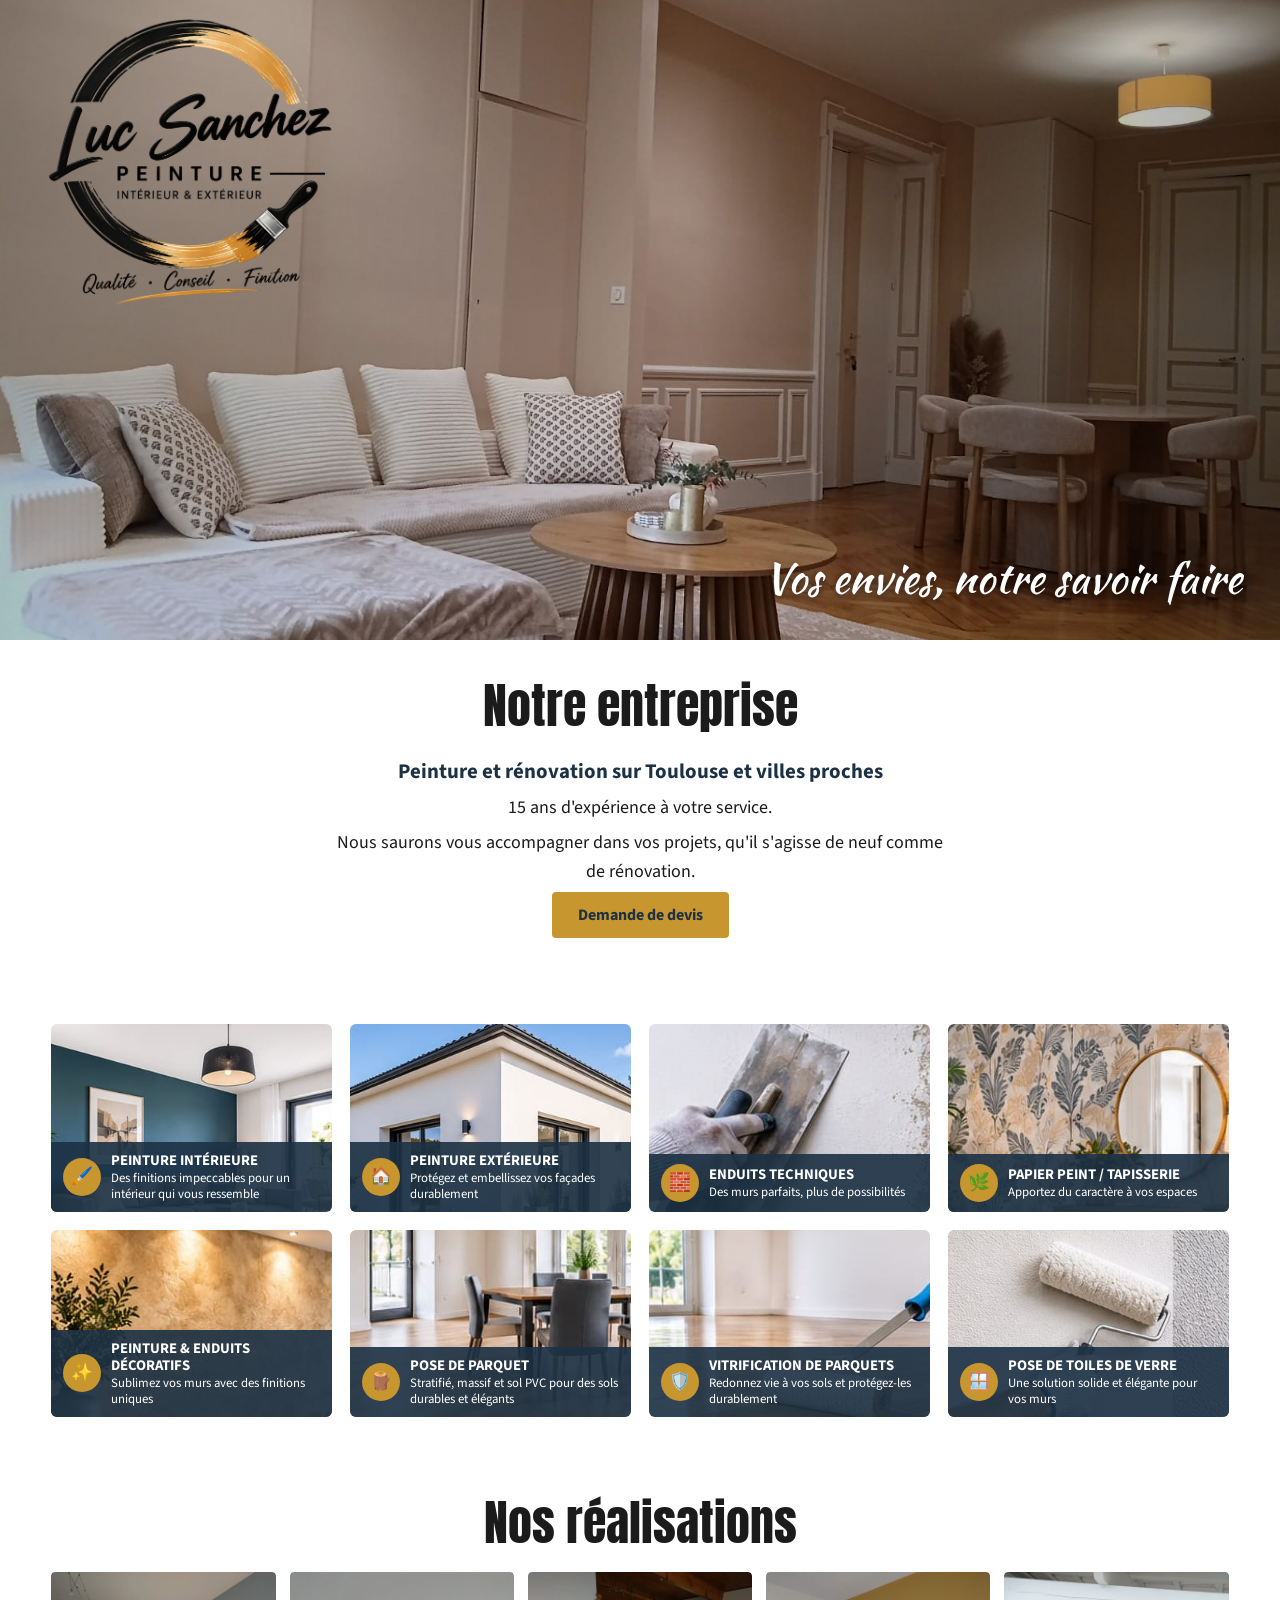
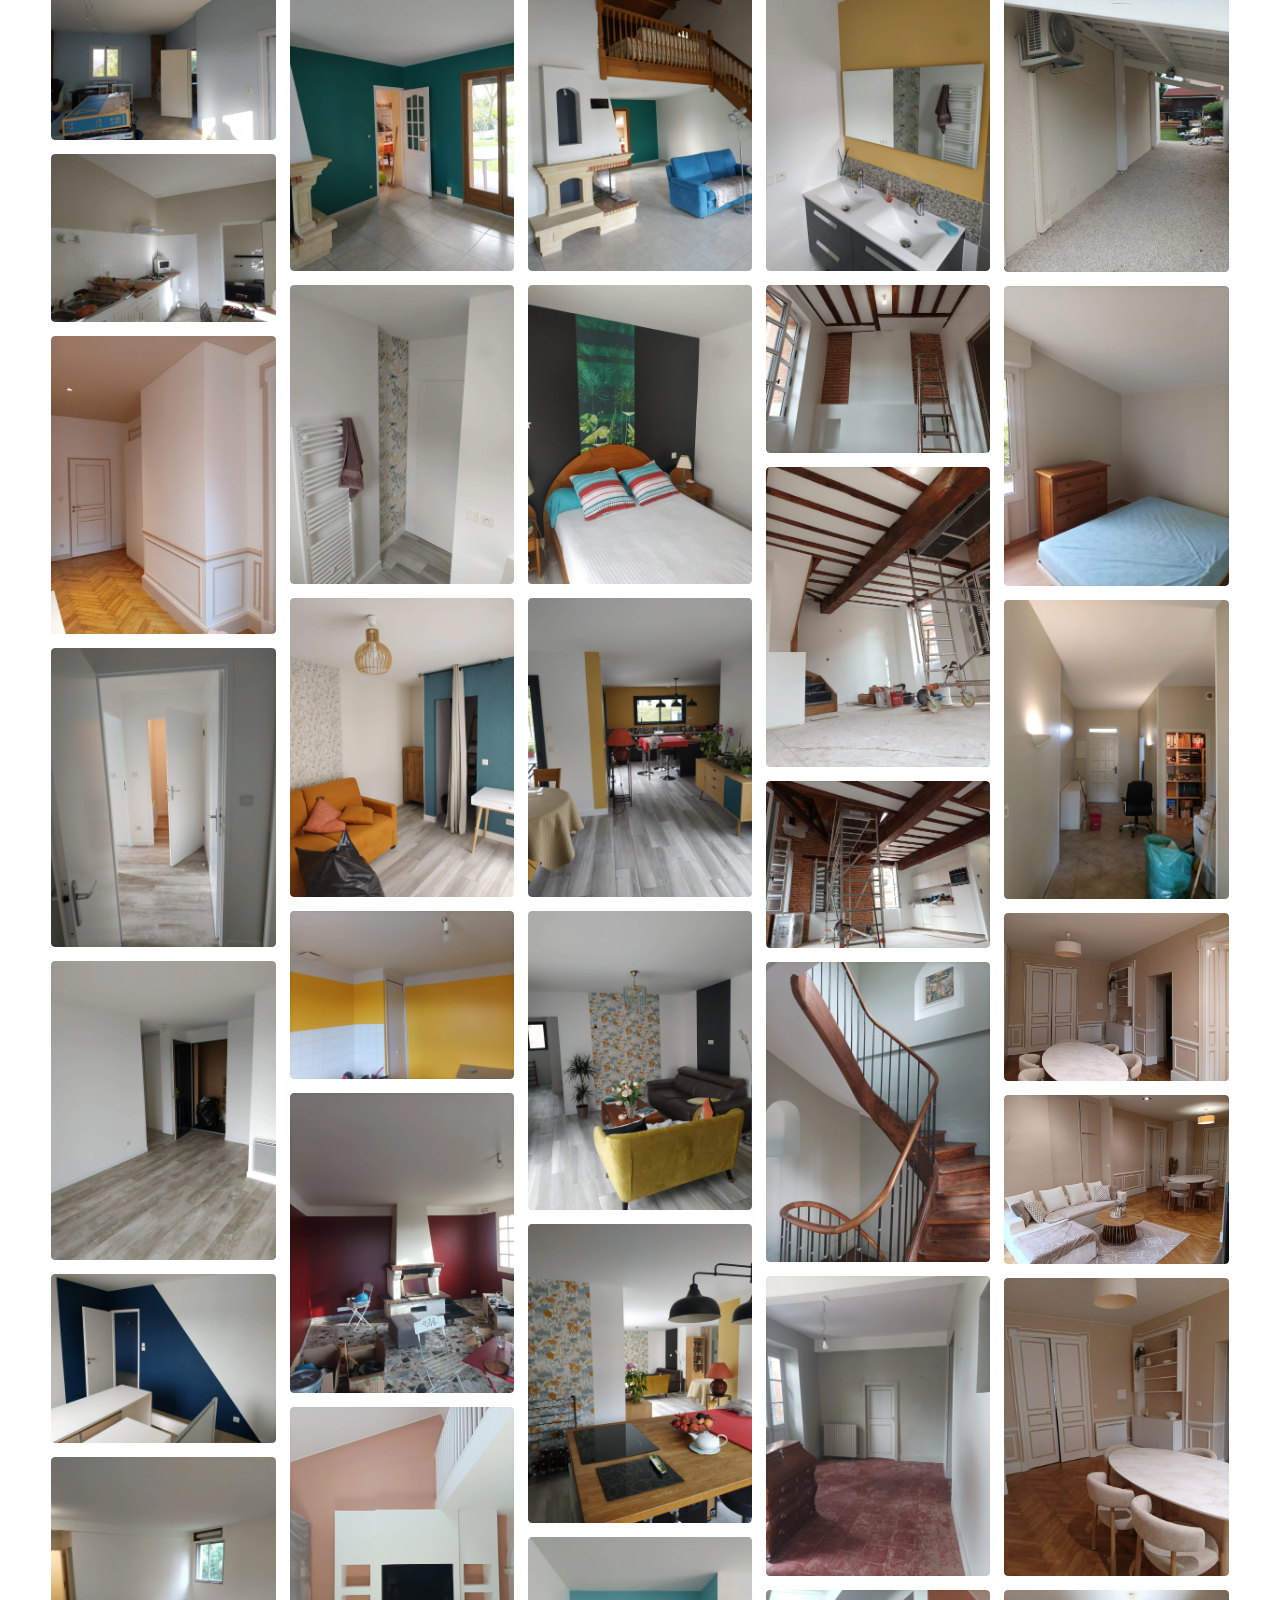
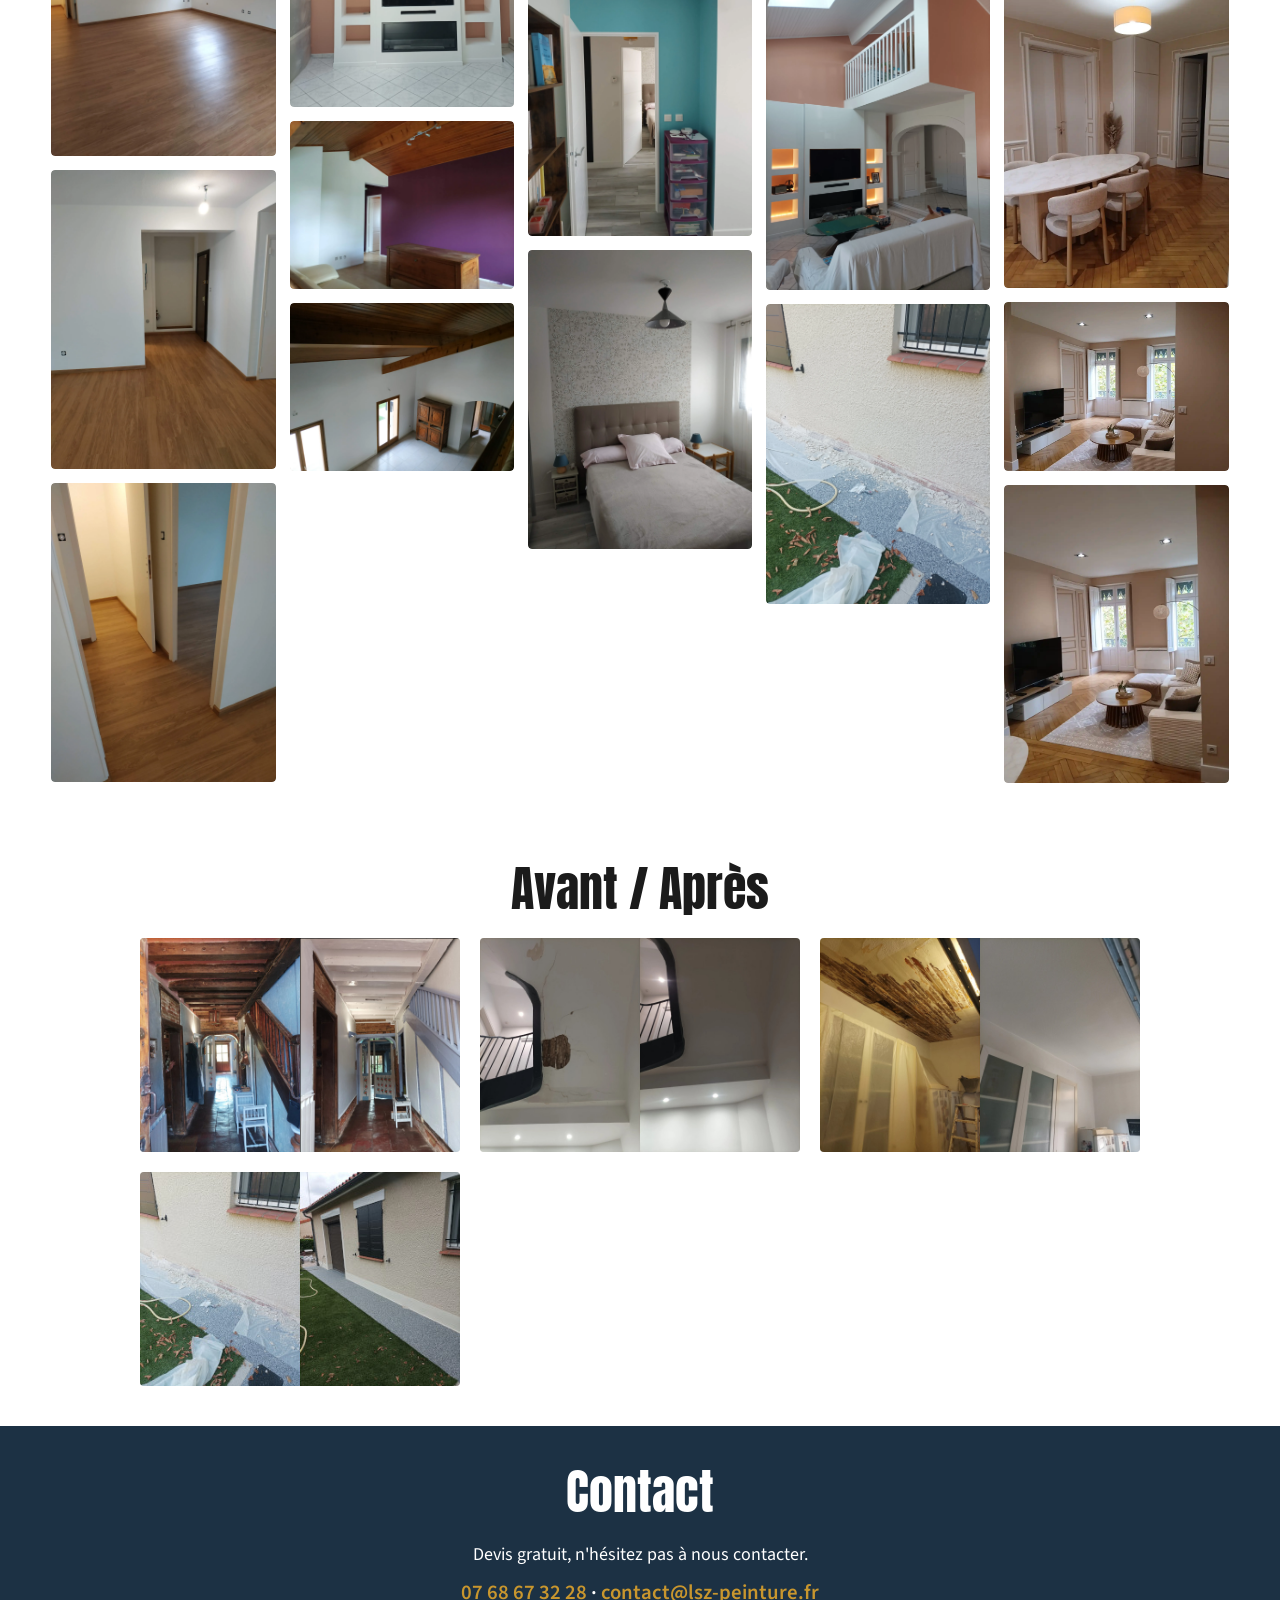
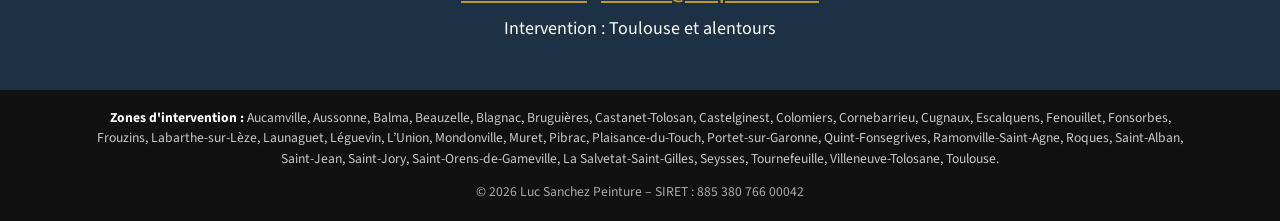
==== commit d2d7d774: "Correction bug réalisations" ====
--- a/index.html
+++ b/index.html
@@ -271,7 +271,7 @@
 <main>
   <section id="entreprise" class="centre"><h2>Notre entreprise</h2><p class="accroche">Peinture et rénovation sur Toulouse et villes proches</p><p>15 ans d&#x27;expérience à votre service.</p><p>Nous saurons vous accompagner dans vos projets, qu&#x27;il s&#x27;agisse de neuf comme de rénovation.</p><p class="cta"><button class="btn" type="button" data-devis>Demande de devis</button></p></section>
   <section id="services"><ul class="services"><li><img src="images/services/peinture-interieure.jpg" alt="Peinture intérieure" loading="lazy" onerror="this.onerror=null;this.src='images/placeholder.svg'"><div class="bandeau"><span class="ico" aria-hidden="true">🖌️</span><div><h3>Peinture intérieure</h3><p>Des finitions impeccables pour un intérieur qui vous ressemble</p></div></div></li><li><img src="images/services/peinture-exterieure.jpg" alt="Peinture extérieure" loading="lazy" onerror="this.onerror=null;this.src='images/placeholder.svg'"><div class="bandeau"><span class="ico" aria-hidden="true">🏠</span><div><h3>Peinture extérieure</h3><p>Protégez et embellissez vos façades durablement</p></div></div></li><li><img src="images/services/enduits-techniques.jpg" alt="Enduits techniques" loading="lazy" onerror="this.onerror=null;this.src='images/placeholder.svg'"><div class="bandeau"><span class="ico" aria-hidden="true">🧱</span><div><h3>Enduits techniques</h3><p>Des murs parfaits, plus de possibilités</p></div></div></li><li><img src="images/services/papier-peint.jpg" alt="Papier peint / Tapisserie" loading="lazy" onerror="this.onerror=null;this.src='images/placeholder.svg'"><div class="bandeau"><span class="ico" aria-hidden="true">🌿</span><div><h3>Papier peint / Tapisserie</h3><p>Apportez du caractère à vos espaces</p></div></div></li><li><img src="images/services/enduits-decoratifs.jpg" alt="Peinture &amp; enduits décoratifs" loading="lazy" onerror="this.onerror=null;this.src='images/placeholder.svg'"><div class="bandeau"><span class="ico" aria-hidden="true">✨</span><div><h3>Peinture &amp; enduits décoratifs</h3><p>Sublimez vos murs avec des finitions uniques</p></div></div></li><li><img src="images/services/pose-parquet.jpg" alt="Pose de parquet" loading="lazy" onerror="this.onerror=null;this.src='images/placeholder.svg'"><div class="bandeau"><span class="ico" aria-hidden="true">🪵</span><div><h3>Pose de parquet</h3><p>Stratifié, massif et sol PVC pour des sols durables et élégants</p></div></div></li><li><img src="images/services/vitrification.jpg" alt="Vitrification de parquets" loading="lazy" onerror="this.onerror=null;this.src='images/placeholder.svg'"><div class="bandeau"><span class="ico" aria-hidden="true">🛡️</span><div><h3>Vitrification de parquets</h3><p>Redonnez vie à vos sols et protégez-les durablement</p></div></div></li><li><img src="images/services/toile-de-verre.jpg" alt="Pose de toiles de verre" loading="lazy" onerror="this.onerror=null;this.src='images/placeholder.svg'"><div class="bandeau"><span class="ico" aria-hidden="true">🪟</span><div><h3>Pose de toiles de verre</h3><p>Une solution solide et élégante pour vos murs</p></div></div></li></ul></section>
-  <section id="realisations"><h2>Nos réalisations</h2><div class="galerie"><img src="images/realisations/01.webp" alt="Réalisation 1 – peinture et rénovation à Toulouse" loading="lazy" tabindex="0" onerror="this.onerror=null;this.src='images/placeholder.svg'"><img src="images/realisations/02.webp" alt="Réalisation 2 – peinture et rénovation à Toulouse" loading="lazy" tabindex="0" onerror="this.onerror=null;this.src='images/placeholder.svg'"><img src="images/realisations/03.webp" alt="Réalisation 3 – peinture et rénovation à Toulouse" loading="lazy" tabindex="0" onerror="this.onerror=null;this.src='images/placeholder.svg'"><img src="images/realisations/04.webp" alt="Réalisation 4 – peinture et rénovation à Toulouse" loading="lazy" tabindex="0" onerror="this.onerror=null;this.src='images/placeholder.svg'"><img src="images/realisations/05.webp" alt="Réalisation 5 – peinture et rénovation à Toulouse" loading="lazy" tabindex="0" onerror="this.onerror=null;this.src='images/placeholder.svg'"><img src="images/realisations/06.webp" alt="Réalisation 6 – peinture et rénovation à Toulouse" loading="lazy" tabindex="0" onerror="this.onerror=null;this.src='images/placeholder.svg'"><img src="images/realisations/07.webp" alt="Réalisation 7 – peinture et rénovation à Toulouse" loading="lazy" tabindex="0" onerror="this.onerror=null;this.src='images/placeholder.svg'"><img src="images/realisations/08.webp" alt="Réalisation 8 – peinture et rénovation à Toulouse" loading="lazy" tabindex="0" onerror="this.onerror=null;this.src='images/placeholder.svg'"><img src="images/realisations/09.webp" alt="Réalisation 9 – peinture et rénovation à Toulouse" loading="lazy" tabindex="0" onerror="this.onerror=null;this.src='images/placeholder.svg'"><img src="images/realisations/10.webp" alt="Réalisation 10 – peinture et rénovation à Toulouse" loading="lazy" tabindex="0" onerror="this.onerror=null;this.src='images/placeholder.svg'"><img src="images/realisations/11.webp" alt="Réalisation 11 – peinture et rénovation à Toulouse" loading="lazy" tabindex="0" onerror="this.onerror=null;this.src='images/placeholder.svg'"><img src="images/realisations/12.webp" alt="Réalisation 12 – peinture et rénovation à Toulouse" loading="lazy" tabindex="0" onerror="this.onerror=null;this.src='images/placeholder.svg'"><img src="images/realisations/13.webp" alt="Réalisation 13 – peinture et rénovation à Toulouse" loading="lazy" tabindex="0" onerror="this.onerror=null;this.src='images/placeholder.svg'"><img src="images/realisations/14.webp" alt="Réalisation 14 – peinture et rénovation à Toulouse" loading="lazy" tabindex="0" onerror="this.onerror=null;this.src='images/placeholder.svg'"><img src="images/realisations/15.webp" alt="Réalisation 15 – peinture et rénovation à Toulouse" loading="lazy" tabindex="0" onerror="this.onerror=null;this.src='images/placeholder.svg'"><img src="images/realisations/16.webp" alt="Réalisation 16 – peinture et rénovation à Toulouse" loading="lazy" tabindex="0" onerror="this.onerror=null;this.src='images/placeholder.svg'"><img src="images/realisations/17.webp" alt="Réalisation 17 – peinture et rénovation à Toulouse" loading="lazy" tabindex="0" onerror="this.onerror=null;this.src='images/placeholder.svg'"><img src="images/realisations/18.webp" alt="Réalisation 18 – peinture et rénovation à Toulouse" loading="lazy" tabindex="0" onerror="this.onerror=null;this.src='images/placeholder.svg'"><img src="images/realisations/19.webp" alt="Réalisation 19 – peinture et rénovation à Toulouse" loading="lazy" tabindex="0" onerror="this.onerror=null;this.src='images/placeholder.svg'"><img src="images/realisations/20.webp" alt="Réalisation 20 – peinture et rénovation à Toulouse" loading="lazy" tabindex="0" onerror="this.onerror=null;this.src='images/placeholder.svg'"><img src="images/realisations/21.webp" alt="Réalisation 21 – peinture et rénovation à Toulouse" loading="lazy" tabindex="0" onerror="this.onerror=null;this.src='images/placeholder.svg'"><img src="images/realisations/22.webp" alt="Réalisation 22 – peinture et rénovation à Toulouse" loading="lazy" tabindex="0" onerror="this.onerror=null;this.src='images/placeholder.svg'"><img src="images/realisations/23.webp" alt="Réalisation 23 – peinture et rénovation à Toulouse" loading="lazy" tabindex="0" onerror="this.onerror=null;this.src='images/placeholder.svg'"><img src="images/realisations/24.webp" alt="Réalisation 24 – peinture et rénovation à Toulouse" loading="lazy" tabindex="0" onerror="this.onerror=null;this.src='images/placeholder.svg'"><img src="images/realisations/25.webp" alt="Réalisation 25 – peinture et rénovation à Toulouse" loading="lazy" tabindex="0" onerror="this.onerror=null;this.src='images/placeholder.svg'"><img src="images/realisations/26.webp" alt="Réalisation 26 – peinture et rénovation à Toulouse" loading="lazy" tabindex="0" onerror="this.onerror=null;this.src='images/placeholder.svg'"><img src="images/realisations/27.webp" alt="Réalisation 27 – peinture et rénovation à Toulouse" loading="lazy" tabindex="0" onerror="this.onerror=null;this.src='images/placeholder.svg'"><img src="images/realisations/28.webp" alt="Réalisation 28 – peinture et rénovation à Toulouse" loading="lazy" tabindex="0" onerror="this.onerror=null;this.src='images/placeholder.svg'"><img src="images/realisations/29.webp" alt="Réalisation 29 – peinture et rénovation à Toulouse" loading="lazy" tabindex="0" onerror="this.onerror=null;this.src='images/placeholder.svg'"><img src="images/realisations/30.webp" alt="Réalisation 30 – peinture et rénovation à Toulouse" loading="lazy" tabindex="0" onerror="this.onerror=null;this.src='images/placeholder.svg'"><img src="images/realisations/31.webp" alt="Réalisation 31 – peinture et rénovation à Toulouse" loading="lazy" tabindex="0" onerror="this.onerror=null;this.src='images/placeholder.svg'"><img src="images/realisations/32.webp" alt="Réalisation 32 – peinture et rénovation à Toulouse" loading="lazy" tabindex="0" onerror="this.onerror=null;this.src='images/placeholder.svg'"><img src="images/realisations/33.webp" alt="Réalisation 33 – peinture et rénovation à Toulouse" loading="lazy" tabindex="0" onerror="this.onerror=null;this.src='images/placeholder.svg'"><img src="images/realisations/34.webp" alt="Réalisation 34 – peinture et rénovation à Toulouse" loading="lazy" tabindex="0" onerror="this.onerror=null;this.src='images/placeholder.svg'"><img src="images/realisations/35.webp" alt="Réalisation 35 – peinture et rénovation à Toulouse" loading="lazy" tabindex="0" onerror="this.onerror=null;this.src='images/placeholder.svg'"><img src="images/realisations/36.webp" alt="Réalisation 36 – peinture et rénovation à Toulouse" loading="lazy" tabindex="0" onerror="this.onerror=null;this.src='images/placeholder.svg'"><img src="images/realisations/37.webp" alt="Réalisation 37 – peinture et rénovation à Toulouse" loading="lazy" tabindex="0" onerror="this.onerror=null;this.src='images/placeholder.svg'"><img src="images/realisations/38.webp" alt="Réalisation 38 – peinture et rénovation à Toulouse" loading="lazy" tabindex="0" onerror="this.onerror=null;this.src='images/placeholder.svg'"><img src="images/realisations/39.webp" alt="Réalisation 39 – peinture et rénovation à Toulouse" loading="lazy" tabindex="0" onerror="this.onerror=null;this.src='images/placeholder.svg'"><img src="images/realisations/40.webp" alt="Réalisation 40 – peinture et rénovation à Toulouse" loading="lazy" tabindex="0" onerror="this.onerror=null;this.src='images/placeholder.svg'"><img src="images/realisations/Sans-titre3.webp" alt="Réalisation 41 – peinture et rénovation à Toulouse" loading="lazy" tabindex="0" onerror="this.onerror=null;this.src='images/placeholder.svg'"></div></section>
+  <section id="realisations"><h2>Nos réalisations</h2><div class="galerie"><figure><img src="images/realisations/01.webp" alt="Réalisation 1 – peinture et rénovation à Toulouse" loading="lazy" tabindex="0" onerror="this.onerror=null;this.src='images/placeholder.svg'"></figure><figure><img src="images/realisations/02.webp" alt="Réalisation 2 – peinture et rénovation à Toulouse" loading="lazy" tabindex="0" onerror="this.onerror=null;this.src='images/placeholder.svg'"></figure><figure><img src="images/realisations/03.webp" alt="Réalisation 3 – peinture et rénovation à Toulouse" loading="lazy" tabindex="0" onerror="this.onerror=null;this.src='images/placeholder.svg'"></figure><figure><img src="images/realisations/04.webp" alt="Réalisation 4 – peinture et rénovation à Toulouse" loading="lazy" tabindex="0" onerror="this.onerror=null;this.src='images/placeholder.svg'"></figure><figure><img src="images/realisations/05.webp" alt="Réalisation 5 – peinture et rénovation à Toulouse" loading="lazy" tabindex="0" onerror="this.onerror=null;this.src='images/placeholder.svg'"></figure><figure><img src="images/realisations/06.webp" alt="Réalisation 6 – peinture et rénovation à Toulouse" loading="lazy" tabindex="0" onerror="this.onerror=null;this.src='images/placeholder.svg'"></figure><figure><img src="images/realisations/07.webp" alt="Réalisation 7 – peinture et rénovation à Toulouse" loading="lazy" tabindex="0" onerror="this.onerror=null;this.src='images/placeholder.svg'"></figure><figure><img src="images/realisations/08.webp" alt="Réalisation 8 – peinture et rénovation à Toulouse" loading="lazy" tabindex="0" onerror="this.onerror=null;this.src='images/placeholder.svg'"></figure><figure><img src="images/realisations/09.webp" alt="Réalisation 9 – peinture et rénovation à Toulouse" loading="lazy" tabindex="0" onerror="this.onerror=null;this.src='images/placeholder.svg'"></figure><figure><img src="images/realisations/10.webp" alt="Réalisation 10 – peinture et rénovation à Toulouse" loading="lazy" tabindex="0" onerror="this.onerror=null;this.src='images/placeholder.svg'"></figure><figure><img src="images/realisations/11.webp" alt="Réalisation 11 – peinture et rénovation à Toulouse" loading="lazy" tabindex="0" onerror="this.onerror=null;this.src='images/placeholder.svg'"></figure><figure><img src="images/realisations/12.webp" alt="Réalisation 12 – peinture et rénovation à Toulouse" loading="lazy" tabindex="0" onerror="this.onerror=null;this.src='images/placeholder.svg'"></figure><figure><img src="images/realisations/13.webp" alt="Réalisation 13 – peinture et rénovation à Toulouse" loading="lazy" tabindex="0" onerror="this.onerror=null;this.src='images/placeholder.svg'"></figure><figure><img src="images/realisations/14.webp" alt="Réalisation 14 – peinture et rénovation à Toulouse" loading="lazy" tabindex="0" onerror="this.onerror=null;this.src='images/placeholder.svg'"></figure><figure><img src="images/realisations/15.webp" alt="Réalisation 15 – peinture et rénovation à Toulouse" loading="lazy" tabindex="0" onerror="this.onerror=null;this.src='images/placeholder.svg'"></figure><figure><img src="images/realisations/16.webp" alt="Réalisation 16 – peinture et rénovation à Toulouse" loading="lazy" tabindex="0" onerror="this.onerror=null;this.src='images/placeholder.svg'"></figure><figure><img src="images/realisations/17.webp" alt="Réalisation 17 – peinture et rénovation à Toulouse" loading="lazy" tabindex="0" onerror="this.onerror=null;this.src='images/placeholder.svg'"></figure><figure><img src="images/realisations/18.webp" alt="Réalisation 18 – peinture et rénovation à Toulouse" loading="lazy" tabindex="0" onerror="this.onerror=null;this.src='images/placeholder.svg'"></figure><figure><img src="images/realisations/19.webp" alt="Réalisation 19 – peinture et rénovation à Toulouse" loading="lazy" tabindex="0" onerror="this.onerror=null;this.src='images/placeholder.svg'"></figure><figure><img src="images/realisations/20.webp" alt="Réalisation 20 – peinture et rénovation à Toulouse" loading="lazy" tabindex="0" onerror="this.onerror=null;this.src='images/placeholder.svg'"></figure><figure><img src="images/realisations/21.webp" alt="Réalisation 21 – peinture et rénovation à Toulouse" loading="lazy" tabindex="0" onerror="this.onerror=null;this.src='images/placeholder.svg'"></figure><figure><img src="images/realisations/22.webp" alt="Réalisation 22 – peinture et rénovation à Toulouse" loading="lazy" tabindex="0" onerror="this.onerror=null;this.src='images/placeholder.svg'"></figure><figure><img src="images/realisations/23.webp" alt="Réalisation 23 – peinture et rénovation à Toulouse" loading="lazy" tabindex="0" onerror="this.onerror=null;this.src='images/placeholder.svg'"></figure><figure><img src="images/realisations/24.webp" alt="Réalisation 24 – peinture et rénovation à Toulouse" loading="lazy" tabindex="0" onerror="this.onerror=null;this.src='images/placeholder.svg'"></figure><figure><img src="images/realisations/25.webp" alt="Réalisation 25 – peinture et rénovation à Toulouse" loading="lazy" tabindex="0" onerror="this.onerror=null;this.src='images/placeholder.svg'"></figure><figure><img src="images/realisations/26.webp" alt="Réalisation 26 – peinture et rénovation à Toulouse" loading="lazy" tabindex="0" onerror="this.onerror=null;this.src='images/placeholder.svg'"></figure><figure><img src="images/realisations/27.webp" alt="Réalisation 27 – peinture et rénovation à Toulouse" loading="lazy" tabindex="0" onerror="this.onerror=null;this.src='images/placeholder.svg'"></figure><figure><img src="images/realisations/28.webp" alt="Réalisation 28 – peinture et rénovation à Toulouse" loading="lazy" tabindex="0" onerror="this.onerror=null;this.src='images/placeholder.svg'"></figure><figure><img src="images/realisations/29.webp" alt="Réalisation 29 – peinture et rénovation à Toulouse" loading="lazy" tabindex="0" onerror="this.onerror=null;this.src='images/placeholder.svg'"></figure><figure><img src="images/realisations/30.webp" alt="Réalisation 30 – peinture et rénovation à Toulouse" loading="lazy" tabindex="0" onerror="this.onerror=null;this.src='images/placeholder.svg'"></figure><figure><img src="images/realisations/31.webp" alt="Réalisation 31 – peinture et rénovation à Toulouse" loading="lazy" tabindex="0" onerror="this.onerror=null;this.src='images/placeholder.svg'"></figure><figure><img src="images/realisations/32.webp" alt="Réalisation 32 – peinture et rénovation à Toulouse" loading="lazy" tabindex="0" onerror="this.onerror=null;this.src='images/placeholder.svg'"></figure><figure><img src="images/realisations/33.webp" alt="Réalisation 33 – peinture et rénovation à Toulouse" loading="lazy" tabindex="0" onerror="this.onerror=null;this.src='images/placeholder.svg'"></figure><figure><img src="images/realisations/34.webp" alt="Réalisation 34 – peinture et rénovation à Toulouse" loading="lazy" tabindex="0" onerror="this.onerror=null;this.src='images/placeholder.svg'"></figure><figure><img src="images/realisations/35.webp" alt="Réalisation 35 – peinture et rénovation à Toulouse" loading="lazy" tabindex="0" onerror="this.onerror=null;this.src='images/placeholder.svg'"></figure><figure><img src="images/realisations/36.webp" alt="Réalisation 36 – peinture et rénovation à Toulouse" loading="lazy" tabindex="0" onerror="this.onerror=null;this.src='images/placeholder.svg'"></figure><figure><img src="images/realisations/37.webp" alt="Réalisation 37 – peinture et rénovation à Toulouse" loading="lazy" tabindex="0" onerror="this.onerror=null;this.src='images/placeholder.svg'"></figure><figure><img src="images/realisations/38.webp" alt="Réalisation 38 – peinture et rénovation à Toulouse" loading="lazy" tabindex="0" onerror="this.onerror=null;this.src='images/placeholder.svg'"></figure><figure><img src="images/realisations/39.webp" alt="Réalisation 39 – peinture et rénovation à Toulouse" loading="lazy" tabindex="0" onerror="this.onerror=null;this.src='images/placeholder.svg'"></figure><figure><img src="images/realisations/40.webp" alt="Réalisation 40 – peinture et rénovation à Toulouse" loading="lazy" tabindex="0" onerror="this.onerror=null;this.src='images/placeholder.svg'"></figure><figure><img src="images/realisations/Sans-titre3.webp" alt="Réalisation 41 – peinture et rénovation à Toulouse" loading="lazy" tabindex="0" onerror="this.onerror=null;this.src='images/placeholder.svg'"></figure></div></section>
   <section id="avant-apres"><h2>Avant / Après</h2><div class="duo"><img src="images/avant-apres/1.jpg" alt="Avant / après 1 – Luc Sanchez Peinture" loading="lazy" tabindex="0" onerror="this.onerror=null;this.src='images/placeholder.svg'"><img src="images/avant-apres/2.jpg" alt="Avant / après 2 – Luc Sanchez Peinture" loading="lazy" tabindex="0" onerror="this.onerror=null;this.src='images/placeholder.svg'"><img src="images/avant-apres/3.jpg" alt="Avant / après 3 – Luc Sanchez Peinture" loading="lazy" tabindex="0" onerror="this.onerror=null;this.src='images/placeholder.svg'"><img src="images/avant-apres/4.jpg" alt="Avant / après 4 – Luc Sanchez Peinture" loading="lazy" tabindex="0" onerror="this.onerror=null;this.src='images/placeholder.svg'"></div></section>
   <section id="contact" class="centre"><h2>Contact</h2><p>Devis gratuit, n&#x27;hésitez pas à nous contacter.</p>
     <p class="coord"><a href="tel:0768673228">07 68 67 32 28</a> · <a href="mailto:contact@lsz-peinture.fr">contact@lsz-peinture.fr</a></p><p>Intervention : Toulouse et alentours</p></section>
@@ -292,7 +292,7 @@
     <p class="retour" role="status" aria-live="polite"></p>
     <div class="actions"><button class="btn" type="submit">Envoyer ma demande</button><button class="btn sec" type="button" data-fermer>Fermer</button></div>
   </form></div></dialog>
-<dialog id="zoom"><img alt=""><button aria-label="Fermer">×</button></dialog>
+<dialog id="zoom"><img alt=""><p class="legende"></p><button aria-label="Fermer">×</button></dialog>
 <script src="script.js"></script>
 </body>
 </html>
--- a/seo.css
+++ b/seo.css
@@ -17,3 +17,13 @@
 #devis .actions{display:flex;gap:10px;flex-wrap:wrap}
 #devis .rgpd{font-size:.8rem;color:#555}
 #devis .retour{min-height:1.4em;font-weight:600}
+
+/* Légendes des réalisations : au survol (ordinateur) et dans l'agrandissement (téléphone) */
+.galerie figure{position:relative;margin:0 0 14px;overflow:hidden;border-radius:4px;break-inside:avoid}
+.galerie figure img{margin-bottom:0}
+.galerie figcaption{position:absolute;left:0;right:0;bottom:0;padding:28px 12px 10px;background:linear-gradient(transparent,rgba(28,49,68,.92));color:#fff;font-size:.9rem;line-height:1.3;opacity:0;transform:translateY(6px);transition:opacity .2s,transform .2s;pointer-events:none}
+.galerie figure:hover figcaption,.galerie figure:focus-within figcaption{opacity:1;transform:none}
+@media (hover:none){.galerie figcaption{display:none}}
+#zoom img{max-height:80vh}
+.legende{margin-top:10px;text-align:center;color:#fff;font-size:1rem}
+.legende:empty{display:none}
